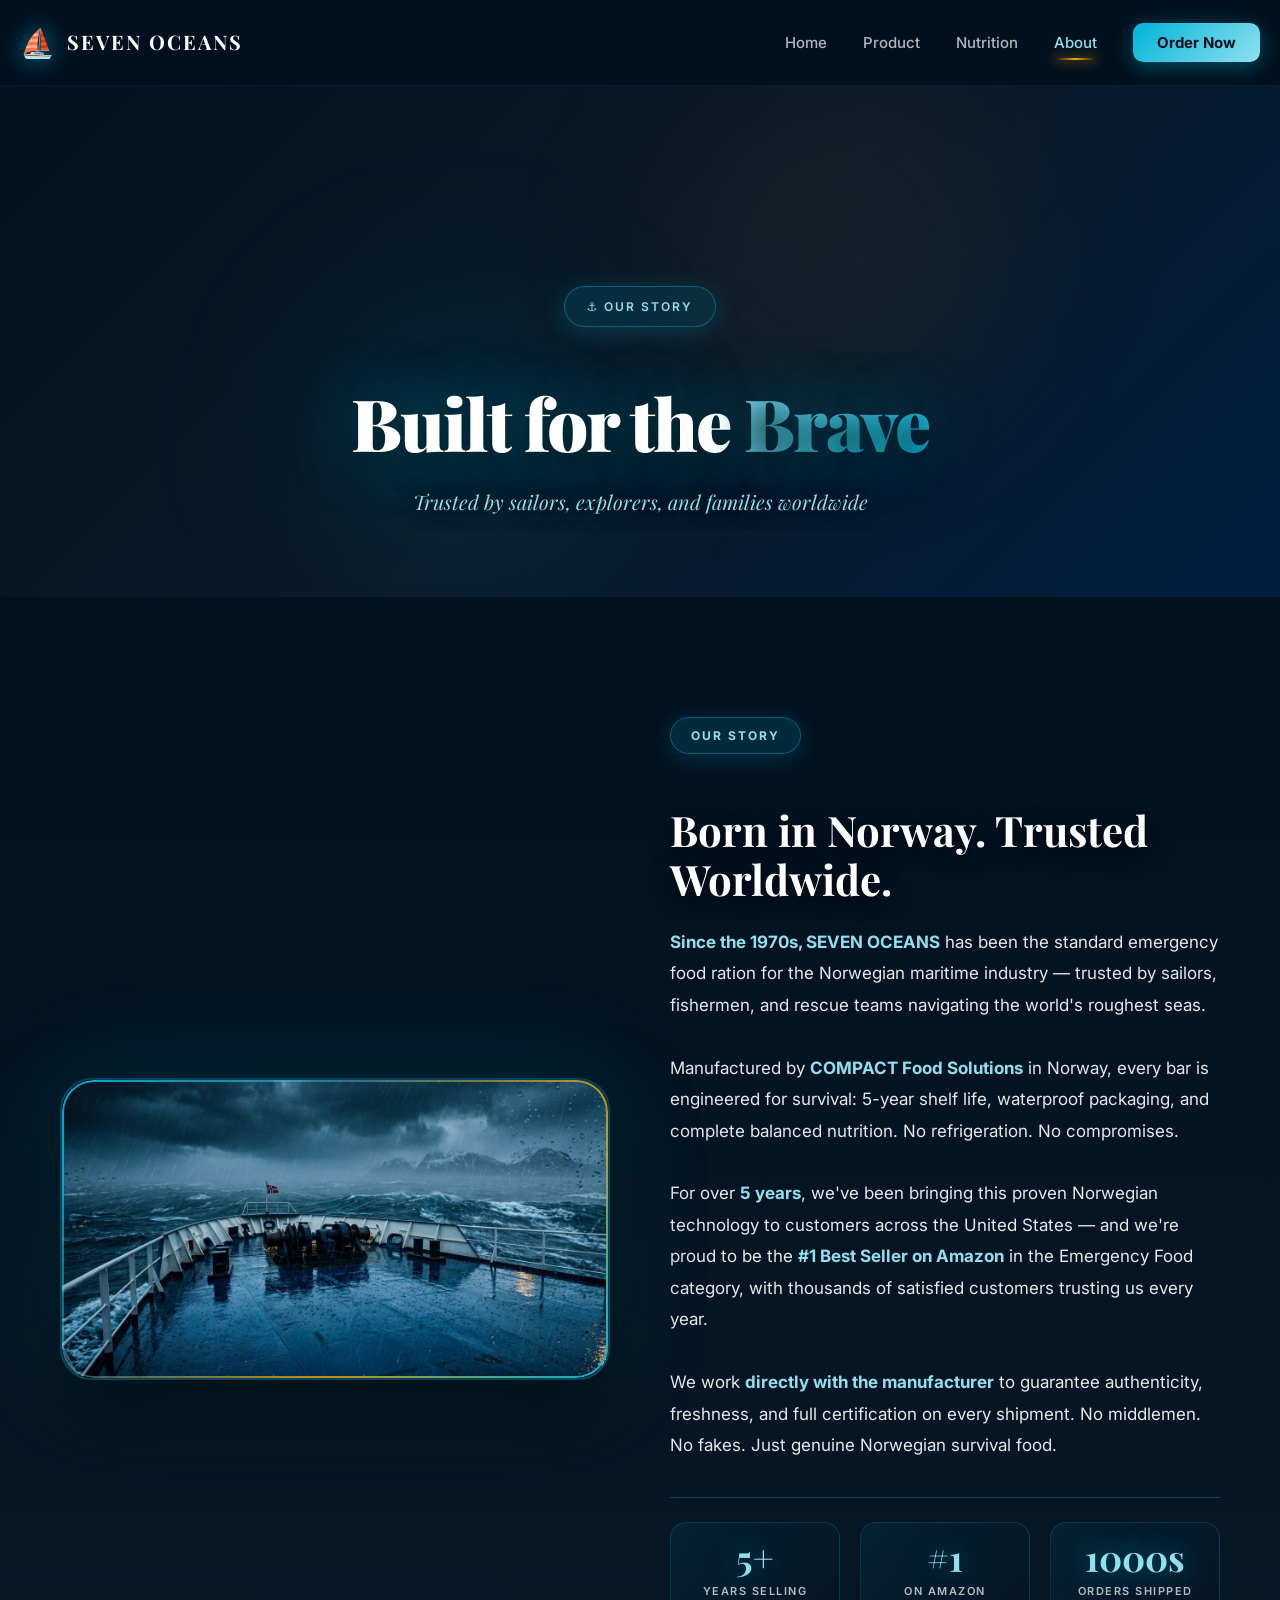
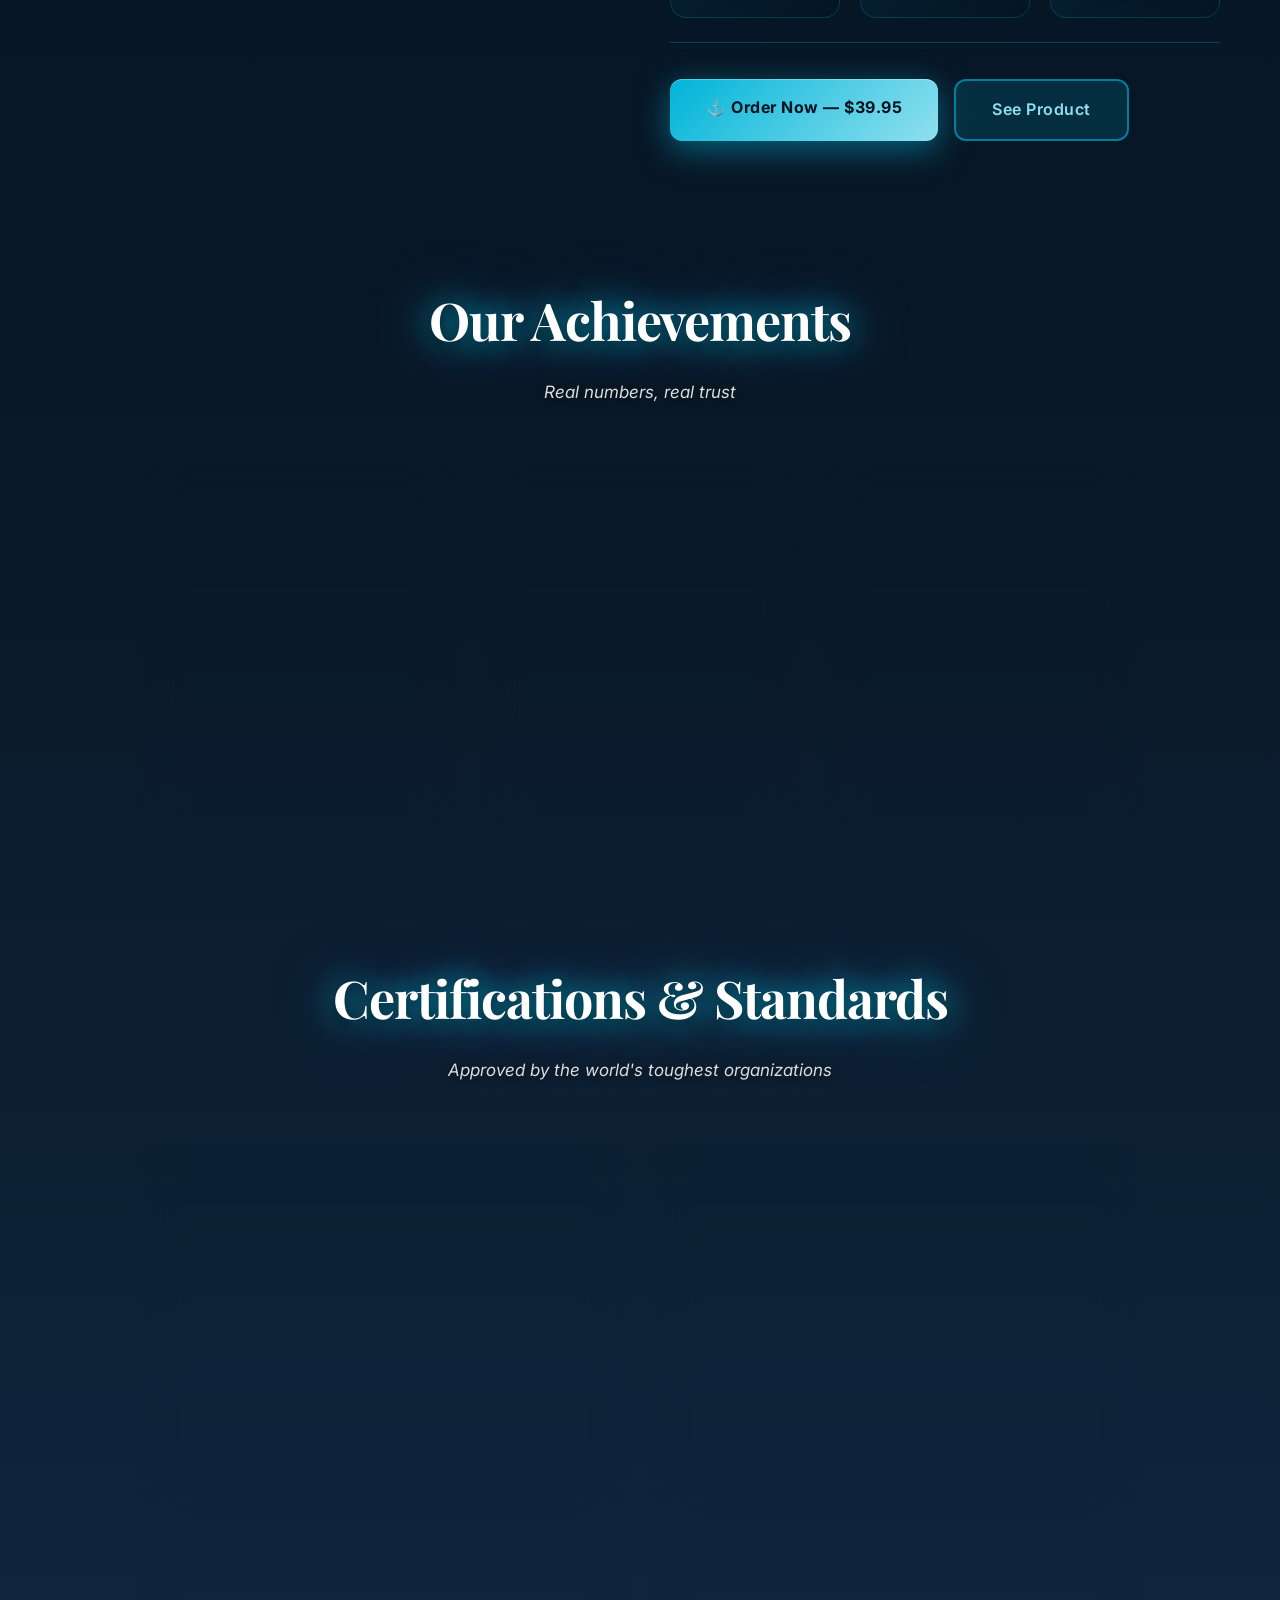
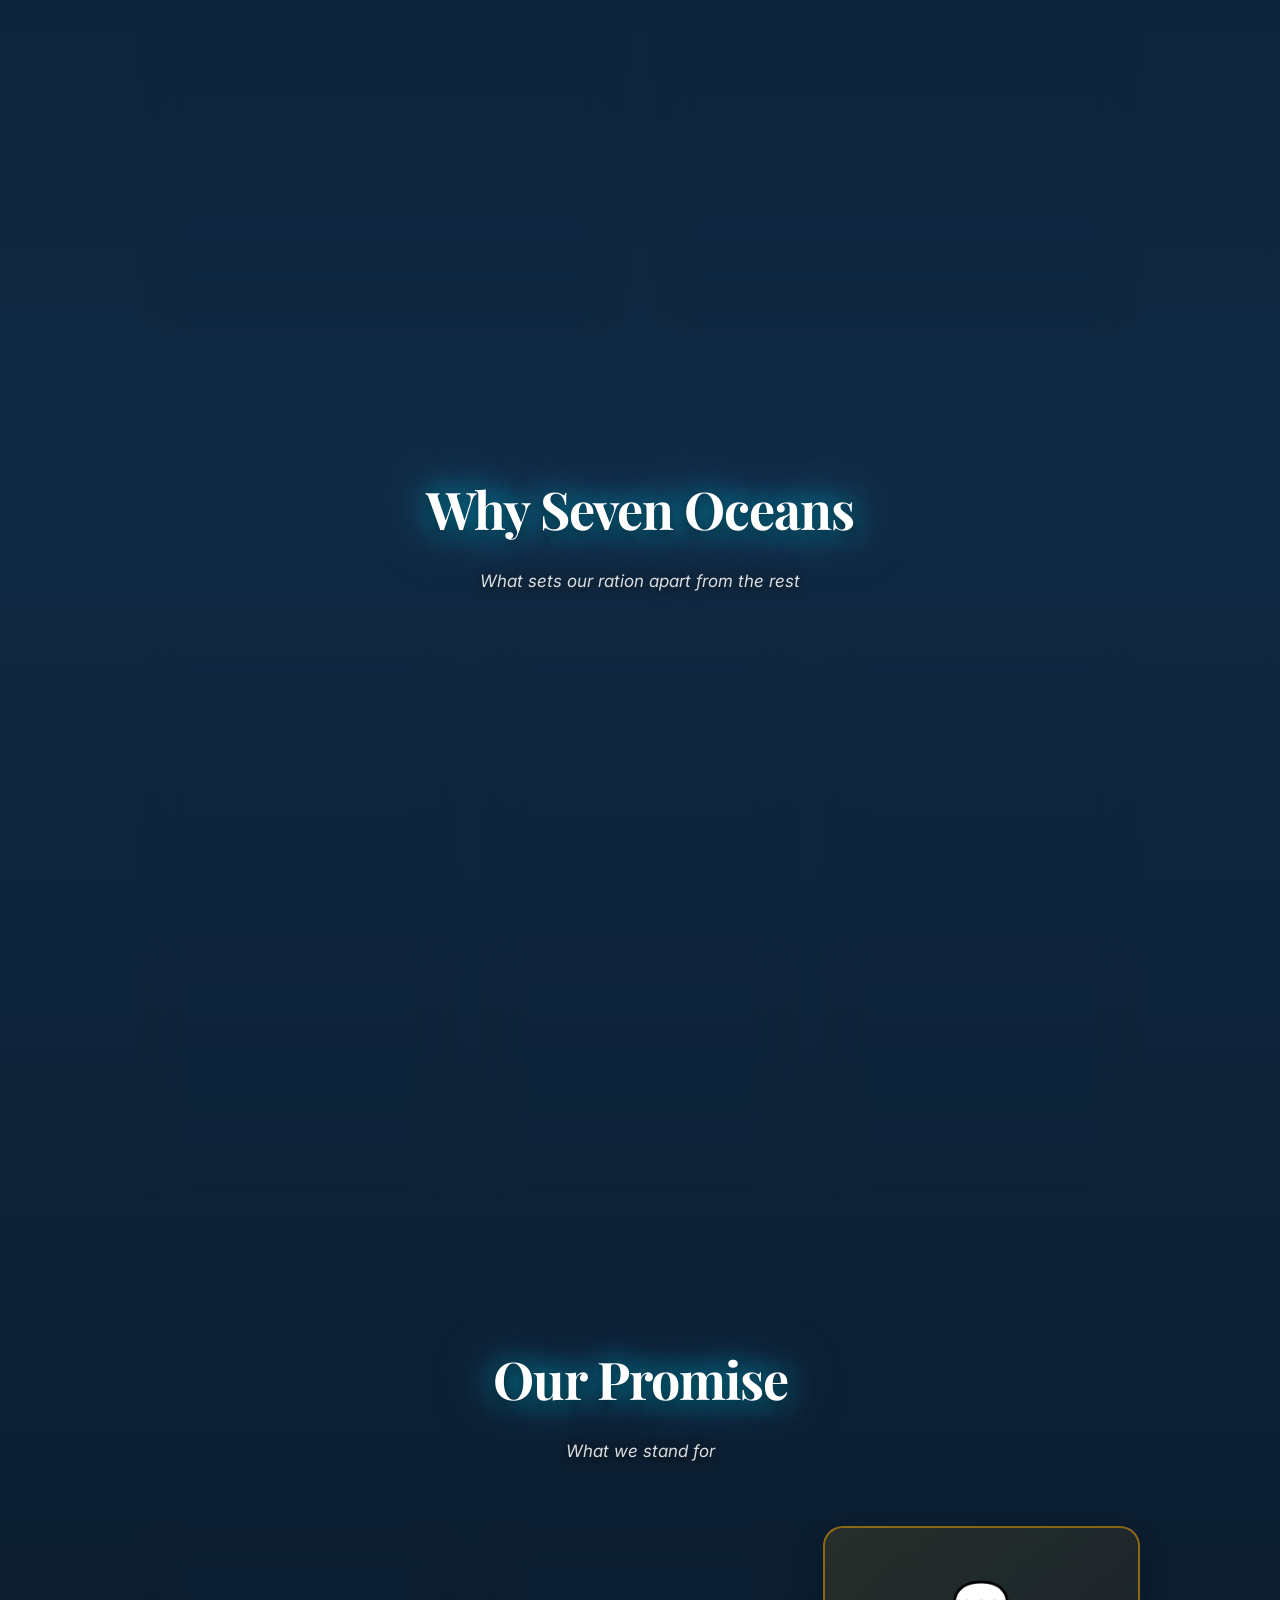
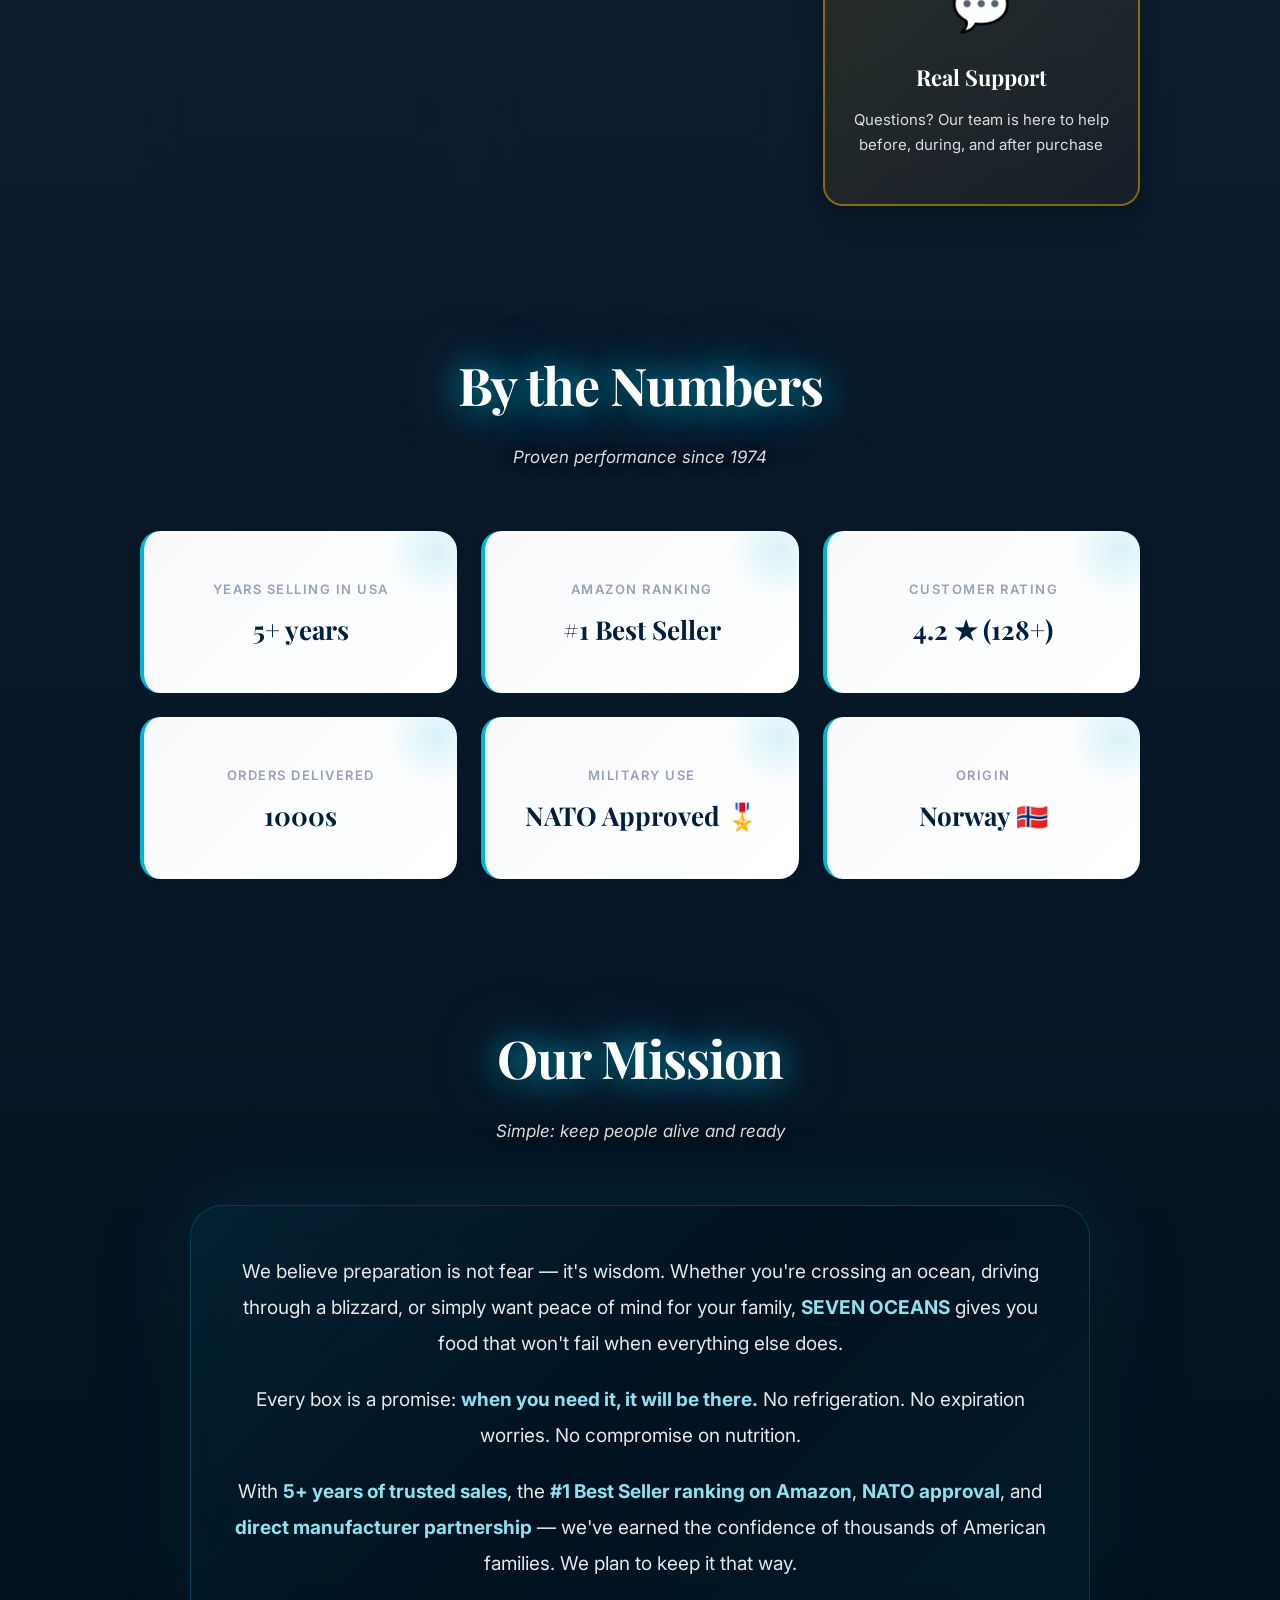
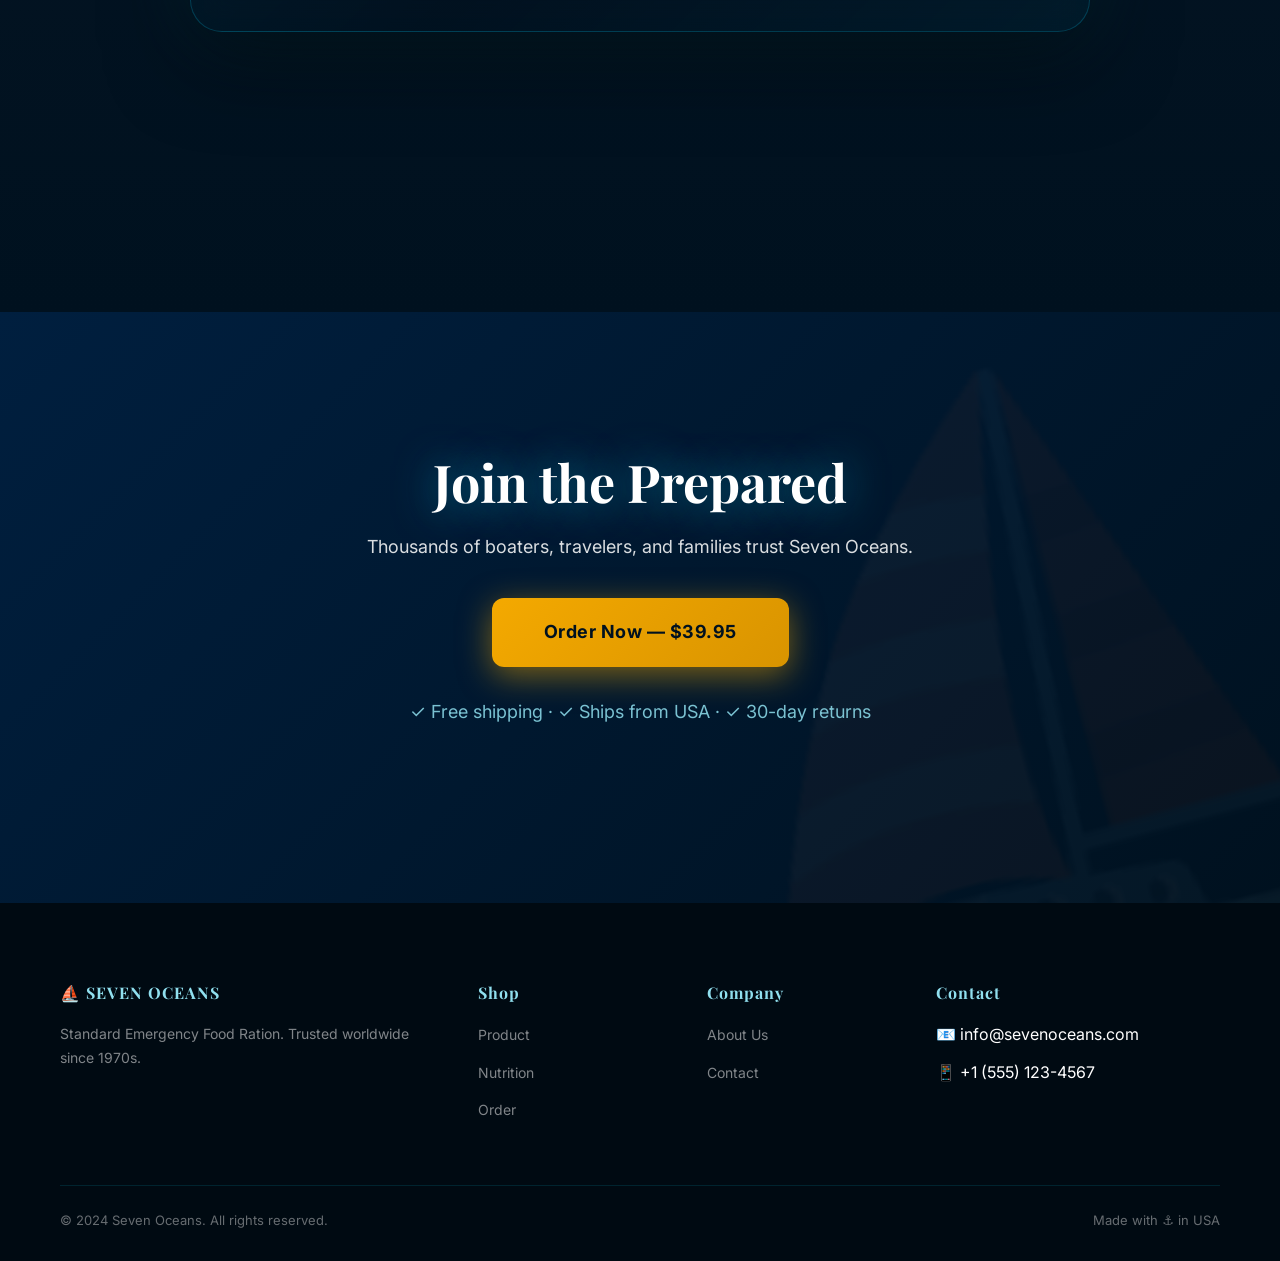
==== about.html @ dc9777b7 "Create about.html" ====
<!DOCTYPE html>
<html lang="en">
<head>
  <meta charset="UTF-8">
  <meta name="viewport" content="width=device-width, initial-scale=1.0">
  <title>About — Seven Oceans Emergency Food Ration</title>
  <link rel="preconnect" href="https://fonts.googleapis.com">
  <link rel="preconnect" href="https://fonts.gstatic.com" crossorigin>
  <link href="https://fonts.googleapis.com/css2?family=Playfair+Display:wght@600;700;900&family=Inter:wght@300;400;500;600;700&display=swap" rel="stylesheet">
  <link rel="stylesheet" href="style.css">
  <link rel="stylesheet" href="pages.css">
</head>
<body>

  <nav class="navbar">
    <div class="nav-container">
      <a href="index.html" class="logo">
        <span class="logo-ship">⛵</span>
        <span class="logo-text">SEVEN OCEANS</span>
      </a>
      <button class="menu-toggle" id="menuToggle">☰</button>
      <ul class="nav-menu" id="navMenu">
        <li><a href="index.html">Home</a></li>
        <li><a href="product.html">Product</a></li>
        <li><a href="nutrition.html">Nutrition</a></li>
        <li><a href="about.html" class="active">About</a></li>
        <li><a href="contact.html" class="btn-nav">Order Now</a></li>
      </ul>
    </div>
  </nav>

  <section class="page-hero">
    <div class="page-hero-content">
      <div class="hero-badge">⚓ Our Story</div>
      <h1 class="page-title">Built for the <span>Brave</span></h1>
      <p class="page-subtitle">Trusted by sailors, explorers, and families worldwide</p>
    </div>
  </section>

  <section class="page-content">
    <div class="container">

      <div class="about-grid">
        <div class="about-image">
          <img src="images/hero-ship.jpg" alt="Seven Oceans Story">
        </div>

        <div class="about-info">
          <div class="hero-badge">Our Story</div>
          <h2>Born in Norway. Trusted Worldwide.</h2>

          <p class="about-desc">
            <strong>Since the 1970s, SEVEN OCEANS</strong> has been the standard emergency food ration for the Norwegian maritime industry — trusted by sailors, fishermen, and rescue teams navigating the world's roughest seas.<br><br>
            Manufactured by <strong>COMPACT Food Solutions</strong> in Norway, every bar is engineered for survival: 5-year shelf life, waterproof packaging, and complete balanced nutrition. No refrigeration. No compromises.<br><br>
            For over <strong>5 years</strong>, we've been bringing this proven Norwegian technology to customers across the United States — and we're proud to be the <strong>#1 Best Seller on Amazon</strong> in the Emergency Food category, with thousands of satisfied customers trusting us every year.<br><br>
            We work <strong>directly with the manufacturer</strong> to guarantee authenticity, freshness, and full certification on every shipment. No middlemen. No fakes. Just genuine Norwegian survival food.
          </p>

          <div class="about-highlights">
            <div class="highlight-item">
              <div class="highlight-value">5+</div>
              <div class="highlight-label">Years Selling</div>
            </div>
            <div class="highlight-item">
              <div class="highlight-value">#1</div>
              <div class="highlight-label">On Amazon</div>
            </div>
            <div class="highlight-item">
              <div class="highlight-value">1000s</div>
              <div class="highlight-label">Orders Shipped</div>
            </div>
          </div>

          <div class="product-actions">
            <a href="contact.html" class="btn btn-primary">⚓ Order Now — $39.95</a>
            <a href="product.html" class="btn btn-secondary">See Product</a>
          </div>
        </div>
      </div>

      <div class="specs-section">
        <h2 class="section-title">Our Achievements</h2>
        <p class="section-subtitle">Real numbers, real trust</p>

        <div class="achievements-grid">
          <div class="achievement-card gold">
            <div class="achievement-icon">🥇</div>
            <div class="achievement-value">#1</div>
            <h3>Best Seller on Amazon</h3>
            <p>Top-ranked Emergency Food Ration in the United States</p>
          </div>
          <div class="achievement-card blue">
            <div class="achievement-icon">⭐</div>
            <div class="achievement-value">4.2★</div>
            <h3>128+ Reviews</h3>
            <p>Consistently rated 4+ stars by verified customers</p>
          </div>
          <div class="achievement-card cyan">
            <div class="achievement-icon">📦</div>
            <div class="achievement-value">1000s</div>
            <h3>Orders Shipped</h3>
            <p>Sold across all 50 US states and beyond</p>
          </div>
        </div>
      </div>

      <div class="specs-section">
        <h2 class="section-title">Certifications & Standards</h2>
        <p class="section-subtitle">Approved by the world's toughest organizations</p>

        <div class="cert-grid">
          <div class="cert-card nato">
            <div class="cert-icon">🎖️</div>
            <h3>NATO Approved</h3>
            <p><strong>On active duty with NATO forces.</strong> This ration is officially approved and used by NATO military forces for field operations and emergency deployments.</p>
            <div class="cert-badge">NATO STANAG</div>
          </div>
          <div class="cert-card solas">
            <div class="cert-icon">🚢</div>
            <h3>SOLAS Certified</h3>
            <p>Meets <strong>International Maritime Organization</strong> safety standards for lifeboat and life raft rations.</p>
            <div class="cert-badge">IMO SOLAS</div>
          </div>
          <div class="cert-card halal">
            <div class="cert-icon">✅</div>
            <h3>Halal & Vegetarian</h3>
            <p>Officially certified <strong>Halal</strong> and <strong>Vegetarian</strong> — no meat, no animal fat, suitable for all diets.</p>
            <div class="cert-badge">HALAL</div>
          </div>
          <div class="cert-card direct">
            <div class="cert-icon">🤝</div>
            <h3>Direct from Manufacturer</h3>
            <p>We work <strong>directly with COMPACT Food Solutions</strong> in Norway. Guaranteed authenticity — no middlemen, no fakes.</p>
            <div class="cert-badge">AUTHORIZED</div>
          </div>
        </div>
      </div>

      <div class="specs-section">
        <h2 class="section-title">Why Seven Oceans</h2>
        <p class="section-subtitle">What sets our ration apart from the rest</p>

        <div class="ingredients-grid">
          <div class="ingredient-card">
            <div class="ingredient-icon">⏱️</div>
            <h3>5-Year Shelf Life</h3>
            <p>Store it for years without refrigeration — it's ready when you need it</p>
          </div>
          <div class="ingredient-card">
            <div class="ingredient-icon">💧</div>
            <h3>Waterproof Packaging</h3>
            <p>Airtight, floating box engineered for the harshest maritime conditions</p>
          </div>
          <div class="ingredient-card">
            <div class="ingredient-icon">🔥</div>
            <h3>2,430 kcal per Box</h3>
            <p>9 bars of complete balanced nutrition — enough for 1 full day of survival</p>
          </div>
          <div class="ingredient-card">
            <div class="ingredient-icon">✅</div>
            <h3>Halal & Vegetarian</h3>
            <p>No meat, no animal fat — suitable for all diets and religions</p>
          </div>
          <div class="ingredient-card">
            <div class="ingredient-icon">🏆</div>
            <h3>SOLAS Approved</h3>
            <p>Meets international maritime safety standards for lifeboat rations</p>
          </div>
          <div class="ingredient-card">
            <div class="ingredient-icon">🚚</div>
            <h3>Ships from USA</h3>
            <p>Fast delivery across the United States — usually within 3-5 business days</p>
          </div>
        </div>
      </div>

      <div class="specs-section">
        <h2 class="section-title">Our Promise</h2>
        <p class="section-subtitle">What we stand for</p>

        <div class="info-grid">
          <div class="info-card good">
            <div class="info-icon">🛡️</div>
            <h3>Quality First</h3>
            <p>Every bar is tested and certified before it leaves Norway</p>
          </div>
          <div class="info-card storage">
            <div class="info-icon">🤝</div>
            <h3>Trusted Worldwide</h3>
            <p>Used by NATO forces, maritime professionals, and rescue teams</p>
          </div>
          <div class="info-card warning">
            <div class="info-icon">💬</div>
            <h3>Real Support</h3>
            <p>Questions? Our team is here to help before, during, and after purchase</p>
          </div>
        </div>
      </div>

      <div class="specs-section">
        <h2 class="section-title">By the Numbers</h2>
        <p class="section-subtitle">Proven performance since 1974</p>

        <div class="specs-grid">
          <div class="spec-item">
            <div class="spec-label">Years Selling in USA</div>
            <div class="spec-value">5+ years</div>
          </div>
          <div class="spec-item">
            <div class="spec-label">Amazon Ranking</div>
            <div class="spec-value">#1 Best Seller</div>
          </div>
          <div class="spec-item">
            <div class="spec-label">Customer Rating</div>
            <div class="spec-value">4.2 ★ (128+)</div>
          </div>
          <div class="spec-item">
            <div class="spec-label">Orders Delivered</div>
            <div class="spec-value">1000s</div>
          </div>
          <div class="spec-item">
            <div class="spec-label">Military Use</div>
            <div class="spec-value">NATO Approved 🎖️</div>
          </div>
          <div class="spec-item">
            <div class="spec-label">Origin</div>
            <div class="spec-value">Norway 🇳🇴</div>
          </div>
        </div>
      </div>

      <div class="specs-section">
        <h2 class="section-title">Our Mission</h2>
        <p class="section-subtitle">Simple: keep people alive and ready</p>

        <div class="about-mission">
          <p>
            We believe preparation is not fear — it's wisdom. Whether you're crossing an ocean, driving through a blizzard, or simply want peace of mind for your family, <strong>SEVEN OCEANS</strong> gives you food that won't fail when everything else does.
          </p>
          <p>
            Every box is a promise: <strong>when you need it, it will be there.</strong> No refrigeration. No expiration worries. No compromise on nutrition.
          </p>
          <p>
            With <strong>5+ years of trusted sales</strong>, the <strong>#1 Best Seller ranking on Amazon</strong>, <strong>NATO approval</strong>, and <strong>direct manufacturer partnership</strong> — we've earned the confidence of thousands of American families. We plan to keep it that way.
          </p>
        </div>
      </div>

    </div>
  </section>

  <section class="cta">
    <div class="container">
      <h2>Join the Prepared</h2>
      <p>Thousands of boaters, travelers, and families trust Seven Oceans.</p>
      <div class="cta-buttons">
        <a href="contact.html" class="btn btn-primary btn-large">Order Now — $39.95</a>
      </div>
      <p class="cta-note">✓ Free shipping · ✓ Ships from USA · ✓ 30-day returns</p>
    </div>
  </section>

  <footer class="footer">
    <div class="container">
      <div class="footer-grid">
        <div class="footer-col">
          <h4>⛵ SEVEN OCEANS</h4>
          <p>Standard Emergency Food Ration. Trusted worldwide since 1970s.</p>
        </div>
        <div class="footer-col">
          <h4>Shop</h4>
          <ul>
            <li><a href="product.html">Product</a></li>
            <li><a href="nutrition.html">Nutrition</a></li>
            <li><a href="contact.html">Order</a></li>
          </ul>
        </div>
        <div class="footer-col">
          <h4>Company</h4>
          <ul>
            <li><a href="about.html">About Us</a></li>
            <li><a href="contact.html">Contact</a></li>
          </ul>
        </div>
        <div class="footer-col">
          <h4>Contact</h4>
          <ul>
            <li>📧 info@sevenoceans.com</li>
            <li>📱 +1 (555) 123-4567</li>
          </ul>
        </div>
      </div>
      <div class="footer-bottom">
        <p>© 2024 Seven Oceans. All rights reserved.</p>
        <p>Made with ⚓ in USA</p>
      </div>
    </div>
  </footer>

  <script src="script.js"></script>
</body>
</html>
---- style.css ----
/* ===== RESET ===== */
* { margin: 0; padding: 0; box-sizing: border-box; }

:root {
  --navy: #001f3f;
  --navy-deep: #00111f;
  --blue: #00b4d8;
  --blue-light: #90e0ef;
  --gold: #f4a900;
  --white: #ffffff;
  --gray: #94a3b8;
}

html { scroll-behavior: smooth; }

body {
  font-family: 'Inter', system-ui, sans-serif;
  color: var(--white);
  background: var(--navy-deep);
  line-height: 1.6;
  overflow-x: hidden;
  min-height: 100vh;
}

h1, h2, h3, h4 {
  font-family: 'Playfair Display', serif;
  font-weight: 700;
  line-height: 1.2;
}

.container { max-width: 1200px; margin: 0 auto; padding: 0 20px; }

/* ===== NAVBAR ===== */
.navbar {
  position: sticky; top: 0; z-index: 1000;
  background: rgba(0,17,31,0.75);
  backdrop-filter: blur(24px);
  -webkit-backdrop-filter: blur(24px);
  border-bottom: 1px solid rgba(0,180,216,0.1);
}
.nav-container {
  max-width: 1300px; margin: 0 auto; padding: 20px;
  display: flex; justify-content: space-between; align-items: center;
}
.logo {
  display: flex; align-items: center; gap: 10px;
  text-decoration: none; color: var(--white);
  font-family: 'Playfair Display', serif;
  font-weight: 700; font-size: 20px; letter-spacing: 2px;
}
.logo-ship { font-size: 28px; filter: drop-shadow(0 0 12px rgba(0,180,216,0.8)); }
.nav-menu { display: flex; list-style: none; gap: 36px; align-items: center; }
.nav-menu a {
  text-decoration: none; color: rgba(255,255,255,0.7);
  font-weight: 500; font-size: 15px;
  transition: all 0.3s; position: relative;
}
.nav-menu a:hover, .nav-menu a.active { color: var(--blue-light); }
.nav-menu a.active::after {
  content: ''; position: absolute;
  bottom: -8px; left: 0; right: 0; height: 2px;
  background: linear-gradient(90deg, transparent, var(--gold), transparent);
  box-shadow: 0 0 12px var(--gold);
}
.btn-nav {
  background: linear-gradient(135deg, var(--blue), var(--blue-light)) !important;
  color: var(--navy-deep) !important;
  padding: 10px 24px; border-radius: 10px;
  font-weight: 700 !important;
  transition: all 0.3s;
  box-shadow: 0 4px 20px rgba(0,180,216,0.4);
}
.btn-nav:hover { transform: translateY(-2px); box-shadow: 0 8px 30px rgba(0,180,216,0.7); }
.btn-nav.active::after { display: none; }
.menu-toggle {
  display: none; background: none; border: none;
  font-size: 24px; color: var(--white); cursor: pointer;
}

/* ===== HERO ===== */
.hero {
  position: relative; min-height: 100vh;
  display: grid; grid-template-columns: 1fr 1fr;
  align-items: center; gap: 60px;
  max-width: 1400px; margin: 0 auto;
  padding: 140px 40px 60px;
  overflow: hidden; z-index: 2;
}
.hero::before {
  content: '';
  position: absolute; top: 0; left: 50%;
  transform: translateX(-50%);
  width: 100vw; height: 100%;
  z-index: -2;
  background-image: url('images/hero-ship.jpg');
  background-size: cover; background-position: center;
  animation: shipSway 12s ease-in-out infinite;
}
.hero::after {
  content: '';
  position: absolute; top: 0; left: 50%;
  transform: translateX(-50%);
  width: 100vw; height: 100%;
  z-index: -1;
  background: linear-gradient(90deg,
    rgba(0,11,20,0.92) 0%,
    rgba(0,17,31,0.75) 35%,
    rgba(0,17,31,0.4) 60%,
    rgba(0,17,31,0.15) 100%
  );
}
@keyframes shipSway {
  0%, 100% { transform: translateX(-50%) translateY(0) scale(1.05); }
  25% { transform: translateX(-50%) translateY(-6px) scale(1.05); }
  50% { transform: translateX(-50%) translateY(3px) scale(1.05); }
  75% { transform: translateX(-50%) translateY(-3px) scale(1.05); }
}
.hero-content { position: relative; z-index: 3; animation: fadeInUp 1.2s ease; }

@keyframes fadeInUp {
  from { opacity: 0; transform: translateY(40px); }
  to { opacity: 1; transform: translateY(0); }
}

.hero-badge {
  display: inline-block; padding: 10px 22px;
  background: rgba(0,180,216,0.12);
  color: var(--blue-light);
  border: 1px solid rgba(0,180,216,0.4);
  border-radius: 40px; font-size: 12px;
  font-weight: 600; letter-spacing: 2px;
  margin-bottom: 32px; text-transform: uppercase;
  backdrop-filter: blur(12px);
  box-shadow: 0 4px 24px rgba(0,180,216,0.2);
  animation: badgeGlow 3s ease-in-out infinite;
}

@keyframes badgeGlow {
  0%, 100% { box-shadow: 0 4px 24px rgba(0,180,216,0.2); }
  50% { box-shadow: 0 4px 32px rgba(0,180,216,0.5); }
}

.hero-title {
  font-family: 'Playfair Display', serif;
  font-size: 92px; font-weight: 900;
  line-height: 0.95; letter-spacing: -2px;
  margin-bottom: 24px;
  display: flex; flex-direction: column;
  position: relative; padding-left: 4px;
}
.title-line1 {
  color: var(--blue-light);
  text-shadow: 0 0 60px rgba(0,180,216,0.7), 0 6px 30px rgba(0,0,0,0.9);
}
.title-line2 {
  background: linear-gradient(135deg, var(--white) 0%, var(--blue-light) 100%);
  -webkit-background-clip: text;
  -webkit-text-fill-color: transparent;
  background-clip: text;
  filter: drop-shadow(0 8px 30px rgba(0,180,216,0.6));
}

.hero-divider {
  width: 100px; height: 3px;
  background: linear-gradient(90deg, var(--gold), transparent);
  margin-bottom: 24px;
  box-shadow: 0 0 15px var(--gold);
  animation: dividerPulse 4s ease-in-out infinite;
}

@keyframes dividerPulse {
  0%, 100% { width: 100px; opacity: 1; }
  50% { width: 140px; opacity: 0.8; }
}

.hero-subtitle {
  font-size: 22px; color: var(--blue-light);
  font-weight: 400; margin-bottom: 28px;
  font-family: 'Playfair Display', serif;
  font-style: italic; letter-spacing: 0.5px;
  text-shadow: 0 3px 20px rgba(0,0,0,0.9);
}
.hero-desc {
  font-size: 16px; color: rgba(255,255,255,0.85);
  margin-bottom: 32px; max-width: 520px;
  line-height: 1.75;
  text-shadow: 0 2px 15px rgba(0,0,0,0.9);
}
.hero-desc strong { color: var(--blue-light); font-weight: 600; }
.hero-desc em { color: var(--gold); font-style: italic; }

.hero-stats {
  display: flex; gap: 36px;
  margin-bottom: 32px; padding: 20px 0;
  border-top: 1px solid rgba(0,180,216,0.3);
  border-bottom: 1px solid rgba(0,180,216,0.3);
}
.stat { display: flex; flex-direction: column; }
.stat-value {
  font-family: 'Playfair Display', serif;
  font-size: 30px; font-weight: 700;
  color: var(--white); line-height: 1;
  text-shadow: 0 3px 20px rgba(0,0,0,0.9);
  transition: all 0.3s;
}
.stat:hover .stat-value { color: var(--blue-light); transform: scale(1.05); }
.stat-value span {
  font-size: 15px; color: var(--blue-light);
  margin-left: 4px;
  font-family: 'Inter', sans-serif;
}
.stat-label {
  font-size: 11px; color: rgba(255,255,255,0.65);
  text-transform: uppercase; letter-spacing: 2px;
  margin-top: 8px; font-weight: 600;
}
.hero-rating { display: flex; align-items: center; gap: 12px; margin-bottom: 20px; }
.stars { font-size: 18px; filter: drop-shadow(0 0 10px rgba(244,169,0,0.9)); }
.rating-text {
  font-size: 14px; color: rgba(255,255,255,0.75);
  font-weight: 500;
  text-shadow: 0 2px 10px rgba(0,0,0,0.9);
}
.hero-price { display: flex; align-items: baseline; gap: 14px; margin-bottom: 32px; }
.price {
  font-family: 'Playfair Display', serif;
  font-size: 52px; font-weight: 700;
  color: var(--white);
  text-shadow: 0 0 40px rgba(0,180,216,0.8), 0 6px 30px rgba(0,0,0,0.9);
}
.price-detail {
  font-size: 14px; color: rgba(255,255,255,0.7);
  text-shadow: 0 2px 10px rgba(0,0,0,0.9);
}
.hero-buttons { display: flex; gap: 16px; flex-wrap: wrap; }

/* ===== PRODUCT CARD ===== */
.hero-product {
  position: relative; z-index: 3;
  display: flex; justify-content: center; align-items: center;
  animation: fadeInRight 1.4s ease;
}

@keyframes fadeInRight {
  from { opacity: 0; transform: translateX(60px); }
  to { opacity: 1; transform: translateX(0); }
}

.product-card {
  position: relative; width: 100%; max-width: 620px;
  padding: 32px 28px; border-radius: 32px;
  background: linear-gradient(135deg, rgba(0,180,216,0.08) 0%, rgba(0,17,31,0.5) 50%, rgba(0,180,216,0.05) 100%);
  backdrop-filter: blur(20px);
  -webkit-backdrop-filter: blur(20px);
  border: 1px solid rgba(0,180,216,0.35);
  box-shadow: 0 30px 80px rgba(0,0,0,0.7), 0 0 100px rgba(0,180,216,0.25), inset 0 1px 0 rgba(255,255,255,0.15);
  animation: productFloat 6s ease-in-out infinite;
  overflow: visible;
  transition: all 0.4s ease;
}
.product-card:hover {
  border-color: rgba(0,180,216,0.7);
  box-shadow: 0 40px 100px rgba(0,0,0,0.8), 0 0 150px rgba(0,180,216,0.5), inset 0 1px 0 rgba(255,255,255,0.25);
  transform: translateY(-6px);
}
.product-card::before {
  content: ''; position: absolute;
  inset: -2px; border-radius: 34px; padding: 2px;
  background: linear-gradient(135deg, rgba(0,180,216,0.9), rgba(144,224,239,0.3), rgba(244,169,0,0.7), rgba(0,180,216,0.9));
  -webkit-mask: linear-gradient(#fff 0 0) content-box, linear-gradient(#fff 0 0);
  -webkit-mask-composite: xor;
  mask-composite: exclude;
  animation: borderRotate 4s linear infinite;
  pointer-events: none; z-index: 0;
}

@keyframes borderRotate {
  0% { background-position: 0% 0%; }
  100% { background-position: 200% 200%; }
}

.product-card::after {
  content: ''; position: absolute;
  inset: 0; border-radius: 32px;
  pointer-events: none;
  background-image: 
    radial-gradient(circle 8px at 0% 0%, rgba(0,180,216,1), transparent 60%),
    radial-gradient(circle 8px at 100% 0%, rgba(0,180,216,1), transparent 60%),
    radial-gradient(circle 8px at 0% 100%, rgba(0,180,216,1), transparent 60%),
    radial-gradient(circle 8px at 100% 100%, rgba(0,180,216,1), transparent 60%);
  z-index: 1;
  animation: cornerPulse 3s ease-in-out infinite;
}

@keyframes cornerPulse {
  0%, 100% { opacity: 0.7; }
  50% { opacity: 1; }
}

@keyframes productFloat {
  0%, 100% { transform: translateY(0); }
  50% { transform: translateY(-14px); }
}

.product-card img {
  position: relative; z-index: 2;
  width: 100%; max-width: 100%; height: auto;
  margin: 0 auto; display: block;
  background: transparent; border-radius: 20px;
  filter: drop-shadow(0 20px 40px rgba(0,0,0,0.7)) drop-shadow(0 0 40px rgba(0,180,216,0.2));
  transition: transform 0.5s ease;
}
.product-card:hover img { transform: scale(1.03); }

/* ===== BUTTONS ===== */
.btn {
  display: inline-block; padding: 16px 36px;
  border-radius: 12px; font-weight: 600;
  text-decoration: none; transition: all 0.3s ease;
  font-size: 16px; cursor: pointer;
  border: none; font-family: 'Inter', sans-serif;
  letter-spacing: 0.5px;
  position: relative;
  overflow: hidden;
}
.btn-primary {
  background: linear-gradient(135deg, var(--blue), var(--blue-light));
  color: var(--navy-deep); font-weight: 700;
  box-shadow: 0 8px 32px rgba(0,180,216,0.5), inset 0 1px 0 rgba(255,255,255,0.3);
}
.btn-primary:hover {
  transform: translateY(-3px);
  box-shadow: 0 16px 48px rgba(0,180,216,0.8);
}
.btn-secondary {
  background: rgba(255,255,255,0.08); color: var(--white);
  border: 2px solid rgba(255,255,255,0.4);
  backdrop-filter: blur(12px);
}
.btn-secondary:hover {
  background: rgba(255,255,255,0.2);
  border-color: var(--blue-light);
  transform: translateY(-3px);
  box-shadow: 0 12px 32px rgba(0,180,216,0.4);
}
.btn-large { padding: 20px 52px; font-size: 18px; }

/* ============================================ */
/* ===== SECTION TITLES — СВІТЛІ + GLOW ===== */
/* ============================================ */

.section-title {
  font-family: 'Playfair Display', serif;
  font-size: 52px;
  text-align: center;
  margin-bottom: 20px;
  font-weight: 700;
  letter-spacing: -1px;
  color: #ffffff;
  text-shadow: 
    0 0 20px rgba(255, 255, 255, 0.9),
    0 0 40px rgba(144, 224, 239, 0.8),
    0 0 80px rgba(0, 180, 216, 0.6),
    0 4px 12px rgba(0, 0, 0, 0.9);
  position: relative;
  z-index: 10;
  padding: 8px 24px;
}

.section-subtitle {
  text-align: center;
  font-size: 17px;
  margin-bottom: 60px;
  font-style: italic;
  position: relative;
  z-index: 10;
  color: rgba(255, 255, 255, 0.9);
  text-shadow: 
    0 2px 10px rgba(0, 0, 0, 0.95),
    0 0 20px rgba(0, 0, 0, 0.7);
}

/* Центрування */
.features .container,
.gallery .container,
.specs .container {
  text-align: center;
}

/* ===== FEATURES ===== */
.features {
  position: relative;
  padding: 140px 0 120px;
  background: linear-gradient(180deg, 
    #00111f 0%, 
    #0a1929 30%,
    #1a3a5c 70%,
    #102a44 100%
  );
  z-index: 2;
  margin-top: -1px;
}

.features-grid {
  display: grid;
  grid-template-columns: repeat(auto-fit, minmax(280px, 1fr));
  gap: 30px;
  position: relative;
  z-index: 5;
}
.feature-card {
  padding: 44px 32px; background: var(--white);
  border-radius: 24px; text-align: center;
  transition: all 0.4s ease;
  border: 1px solid rgba(0,61,122,0.08);
  box-shadow: 0 4px 20px rgba(0,61,122,0.06);
  position: relative;
  overflow: hidden;
}
.feature-card::before {
  content: '';
  position: absolute;
  top: 0; left: 0; right: 0;
  height: 3px;
  background: linear-gradient(90deg, var(--blue), var(--blue-light));
  transform: scaleX(0);
  transition: transform 0.4s ease;
}
.feature-card:hover::before { transform: scaleX(1); }
.feature-card:hover {
  transform: translateY(-10px);
  box-shadow: 0 30px 60px rgba(0,61,122,0.15);
  border-color: rgba(0,180,216,0.3);
}
.feature-icon {
  font-size: 56px; margin-bottom: 24px;
  display: inline-block;
  filter: drop-shadow(0 8px 16px rgba(0,180,216,0.3));
  transition: transform 0.4s ease;
}
.feature-card:hover .feature-icon { transform: scale(1.15) rotate(5deg); }
.feature-card h3 {
  font-family: 'Playfair Display', serif;
  font-size: 24px; color: var(--navy);
  margin-bottom: 14px; font-weight: 700;
}
.feature-card p { color: var(--gray); font-size: 15px; line-height: 1.7; }

/* ===== GALLERY ===== */
.gallery {
  padding: 140px 0 120px;
  background: linear-gradient(180deg,
    #102a44 0%,
    #0a1929 20%,
    #001f3f 50%,
    #0a1929 80%,
    #00111f 100%
  );
  position: relative;
  overflow: hidden;
  margin-top: -1px;
}

.gallery .container { position: relative; z-index: 5; }

.gallery-grid {
  display: grid; grid-template-columns: repeat(4, 1fr);
  grid-auto-rows: 220px; gap: 16px;
  position: relative;
  z-index: 5;
}
.gallery-item {
  overflow: hidden; border-radius: 16px;
  cursor: pointer;
  transition: transform 0.4s ease, box-shadow 0.4s ease;
  background: rgba(255,255,255,0.05);
  border: 1px solid rgba(0,180,216,0.2);
  position: relative;
}
.gallery-item::after {
  content: '';
  position: absolute;
  inset: 0;
  background: linear-gradient(135deg, transparent 0%, rgba(0,180,216,0.2) 100%);
  opacity: 0;
  transition: opacity 0.4s ease;
  pointer-events: none;
}
.gallery-item:hover::after { opacity: 1; }
.gallery-item.large { grid-column: span 2; grid-row: span 2; }
.gallery-item img {
  width: 100%; height: 100%;
  object-fit: cover; transition: transform 0.6s ease;
}
.gallery-item:hover {
  transform: translateY(-4px);
  box-shadow: 0 20px 40px rgba(0,180,216,0.3);
  border-color: rgba(0,180,216,0.5);
}
.gallery-item:hover img { transform: scale(1.08); }

/* ===== SPECS ===== */
.specs {
  position: relative;
  padding: 140px 0 120px;
  background: linear-gradient(180deg,
    #00111f 0%,
    #0a1929 30%,
    #102a44 70%,
    #001f3f 100%
  );
  margin-top: -1px;
}

.specs-grid {
  display: grid;
  grid-template-columns: repeat(3, 1fr);
  gap: 24px;
  max-width: 1000px;
  margin: 0 auto;
  position: relative;
  z-index: 5;
}
.spec-item {
  padding: 48px 32px;
  background: linear-gradient(135deg, #f8fafc, #ffffff);
  border-radius: 20px;
  border-left: 4px solid var(--blue);
  transition: all 0.3s ease;
  box-shadow: 0 4px 12px rgba(0,61,122,0.05);
  position: relative;
  overflow: hidden;
  text-align: center;
}
.spec-item::before {
  content: '';
  position: absolute;
  top: 0; right: 0;
  width: 100px; height: 100px;
  background: radial-gradient(circle, rgba(0,180,216,0.15), transparent 70%);
  border-radius: 50%;
  transform: translate(30%, -30%);
  transition: all 0.4s ease;
}
.spec-item:hover::before {
  width: 180px; height: 180px;
}
.spec-item:hover {
  transform: translateY(-6px);
  box-shadow: 0 20px 40px rgba(0,180,216,0.2);
  border-left-color: var(--gold);
}
.spec-label {
  font-size: 13px;
  color: var(--gray);
  text-transform: uppercase;
  letter-spacing: 1.5px;
  font-weight: 600;
  margin-bottom: 14px;
}
.spec-value {
  font-size: 26px;
  font-weight: 700;
  color: var(--navy);
  font-family: 'Playfair Display', serif;
  line-height: 1.2;
}

/* ===== CTA ===== */
.cta {
  padding: 140px 0;
  background: linear-gradient(135deg, var(--navy) 0%, var(--navy-deep) 100%);
  color: var(--white); text-align: center;
  position: relative; overflow: hidden;
  margin-top: -1px;
}

.cta::before {
  content: '⛵'; position: absolute;
  font-size: 600px; opacity: 0.04;
  right: -100px; top: -100px;
  transform: rotate(-15deg);
  animation: shipRotate 20s ease-in-out infinite;
}

@keyframes shipRotate {
  0%, 100% { transform: rotate(-15deg) translateY(0); }
  50% { transform: rotate(-12deg) translateY(-20px); }
}

.cta .container { position: relative; z-index: 2; }
.cta h2 {
  font-family: 'Playfair Display', serif;
  font-size: 52px; margin-bottom: 20px;
  color: var(--white);
  text-shadow: 0 0 40px rgba(0, 180, 216, 0.6);
}
.cta p { font-size: 18px; opacity: 0.85; margin-bottom: 36px; }
.cta-buttons { margin-bottom: 24px; }
.cta .btn-primary {
  background: linear-gradient(135deg, var(--gold), #d99400);
  color: var(--navy-deep);
  box-shadow: 0 8px 32px rgba(244,169,0,0.5);
}
.cta .btn-primary:hover { box-shadow: 0 16px 48px rgba(244,169,0,0.7); }
.cta-note { font-size: 14px; opacity: 0.7; margin-top: 20px; color: var(--blue-light); }

/* ===== FOOTER ===== */
.footer { background: #000a12; color: var(--white); padding: 80px 0 30px; position: relative; z-index: 2; }
.footer-grid {
  display: grid; grid-template-columns: 2fr 1fr 1fr 1.5fr;
  gap: 40px; margin-bottom: 50px;
}
.footer-col h4 {
  color: var(--blue-light); margin-bottom: 20px;
  font-size: 16px; letter-spacing: 1px;
  font-family: 'Playfair Display', serif;
}
.footer-col p { color: rgba(255,255,255,0.5); font-size: 14px; line-height: 1.7; }
.footer-col ul { list-style: none; }
.footer-col ul li { margin-bottom: 12px; }
.footer-col a {
  color: rgba(255,255,255,0.5);
  text-decoration: none; font-size: 14px;
  transition: color 0.2s;
}
.footer-col a:hover { color: var(--blue-light); }
.footer-bottom {
  border-top: 1px solid rgba(0,180,216,0.15);
  padding-top: 24px;
  display: flex; justify-content: space-between;
  flex-wrap: wrap; gap: 12px;
  font-size: 13px; color: rgba(255,255,255,0.4);
}

/* ===== RESPONSIVE ===== */
@media (max-width: 1024px) {
  .hero { grid-template-columns: 1fr; text-align: center; padding: 120px 20px 60px; }
  .hero-content { margin: 0 auto; }
  .hero-desc { margin-left: auto; margin-right: auto; }
  .hero-rating, .hero-price, .hero-buttons, .hero-stats { justify-content: center; }
  .hero-divider { margin-left: auto; margin-right: auto; }
  .hero-title { font-size: 72px; }
  .product-card { max-width: 520px; padding: 24px 20px; }
}

@media (max-width: 968px) {
  .specs-grid { grid-template-columns: repeat(2, 1fr); }
  .section-title { font-size: 40px; }
}

@media (max-width: 768px) {
  .menu-toggle { display: block; }
  .nav-menu {
    position: absolute; top: 100%; left: 0; right: 0;
    background: rgba(0,17,31,0.98);
    flex-direction: column; padding: 24px; gap: 20px;
    display: none;
    border-bottom: 1px solid rgba(0,180,216,0.3);
    backdrop-filter: blur(20px);
  }
  .nav-menu.active { display: flex; }
  .section-title { font-size: 32px; padding: 6px 16px; }
  .hero-title { font-size: 56px; letter-spacing: -2px; }
  .hero-subtitle { font-size: 19px; }
  .price { font-size: 44px; }
  .cta h2 { font-size: 32px; }
  .footer-grid { grid-template-columns: 1fr; text-align: center; }
  .footer-bottom { justify-content: center; text-align: center; }
  .gallery-grid { grid-template-columns: repeat(2, 1fr); }
  .gallery-item.large { grid-column: span 2; grid-row: span 1; }
  .product-card { max-width: 440px; padding: 20px 16px; }
}

@media (max-width: 480px) {
  .hero-title { font-size: 42px; letter-spacing: -1.5px; }
  .product-card { padding: 16px 12px; }
  .hero-stats { flex-wrap: wrap; gap: 20px; }
  .gallery-grid { grid-template-columns: 1fr; grid-auto-rows: 240px; }
  .gallery-item.large { grid-column: span 1; grid-row: span 1; }
  .btn { width: 100%; text-align: center; }
  .specs-grid { grid-template-columns: 1fr; }
}
---- pages.css ----
/* ============================================= */
/* ===== STYLES FOR INNER PAGES ===== */
/* ============================================= */

/* ===== PAGE HERO ===== */
.page-hero {
  position: relative;
  min-height: 50vh;
  display: flex;
  align-items: center;
  justify-content: center;
  text-align: center;
  padding: 200px 20px 80px;
  overflow: hidden;
  background: linear-gradient(135deg, #00111f 0%, #0a1929 50%, #001f3f 100%);
  z-index: 2;
}
.page-hero::before {
  content: '';
  position: absolute;
  top: 30%; left: 20%;
  width: 400px; height: 400px;
  background: radial-gradient(circle, rgba(0, 180, 216, 0.15) 0%, transparent 70%);
  border-radius: 50%;
  filter: blur(80px);
  animation: floatGlow 8s ease-in-out infinite;
}
.page-hero::after {
  content: '';
  position: absolute;
  bottom: 20%; right: 15%;
  width: 500px; height: 500px;
  background: radial-gradient(circle, rgba(244, 169, 0, 0.08) 0%, transparent 70%);
  border-radius: 50%;
  filter: blur(80px);
  animation: floatGlow 10s ease-in-out infinite reverse;
}
@keyframes floatGlow {
  0%, 100% { transform: translate(0, 0) scale(1); }
  50% { transform: translate(30px, -20px) scale(1.1); }
}
.page-hero-content {
  position: relative;
  z-index: 3;
  max-width: 900px;
  margin: 0 auto;
  animation: fadeInUp 1.2s ease;
}
@keyframes fadeInUp {
  from { opacity: 0; transform: translateY(40px); }
  to { opacity: 1; transform: translateY(0); }
}
.page-title {
  font-family: 'Playfair Display', serif;
  font-size: 72px;
  font-weight: 900;
  line-height: 1.1;
  letter-spacing: -2px;
  margin: 24px 0;
  color: var(--white);
  text-shadow: 0 0 60px rgba(0, 180, 216, 0.5), 0 6px 30px rgba(0, 0, 0, 0.9);
}
.page-title span {
  background: linear-gradient(135deg, var(--blue-light), var(--blue));
  -webkit-background-clip: text;
  -webkit-text-fill-color: transparent;
  background-clip: text;
}
.page-subtitle {
  font-size: 20px;
  color: var(--blue-light);
  font-style: italic;
  font-family: 'Playfair Display', serif;
  margin-top: 16px;
  text-shadow: 0 2px 20px rgba(0, 0, 0, 0.9);
}

/* ===== PAGE CONTENT ===== */
.page-content {
  position: relative;
  padding: 120px 0 140px;
  background: linear-gradient(180deg, #00111f 0%, #0a1929 25%, #102a44 50%, #0a1929 75%, #00111f 100%);
  z-index: 2;
  margin-top: -1px;
}

/* ===== PRODUCT DETAIL GRID (product.html) ===== */
.product-detail-grid {
  display: grid;
  grid-template-columns: 1fr 1fr;
  gap: 60px;
  align-items: center;
  margin-bottom: 140px;
}
.product-detail-image {
  position: relative;
  display: flex;
  justify-content: center;
  align-items: center;
  padding: 48px 40px;
  background: linear-gradient(135deg, rgba(0, 180, 216, 0.06) 0%, rgba(0, 17, 31, 0.4) 50%, rgba(0, 180, 216, 0.04) 100%);
  border-radius: 32px;
  backdrop-filter: blur(20px);
  box-shadow: 0 30px 80px rgba(0, 0, 0, 0.5), 0 0 120px rgba(0, 180, 216, 0.2), inset 0 1px 0 rgba(255, 255, 255, 0.08);
  overflow: hidden;
}
.product-detail-image::before {
  content: '';
  position: absolute;
  inset: 0;
  border-radius: 32px;
  padding: 2px;
  background: linear-gradient(135deg, rgba(0, 180, 216, 1), rgba(144, 224, 239, 0.3), rgba(244, 169, 0, 0.8), rgba(0, 180, 216, 1));
  -webkit-mask: linear-gradient(#fff 0 0) content-box, linear-gradient(#fff 0 0);
  -webkit-mask-composite: xor;
  mask-composite: exclude;
  animation: borderRotate 4s linear infinite;
  pointer-events: none;
  z-index: 1;
}
.product-detail-image::after {
  content: '';
  position: absolute;
  inset: 0;
  border-radius: 32px;
  pointer-events: none;
  background-image: 
    radial-gradient(circle 8px at 0% 0%, rgba(0, 180, 216, 1), transparent 60%),
    radial-gradient(circle 8px at 100% 0%, rgba(0, 180, 216, 1), transparent 60%),
    radial-gradient(circle 8px at 0% 100%, rgba(0, 180, 216, 1), transparent 60%),
    radial-gradient(circle 8px at 100% 100%, rgba(0, 180, 216, 1), transparent 60%);
  z-index: 2;
  animation: cornerPulse 3s ease-in-out infinite;
}
@keyframes cornerPulse {
  0%, 100% { opacity: 0.7; }
  50% { opacity: 1; }
}
@keyframes borderRotate {
  0% { background-position: 0% 0%; }
  100% { background-position: 200% 200%; }
}
.product-detail-image img {
  width: 100%;
  max-width: 520px;
  height: auto;
  display: block;
  background: transparent;
  position: relative;
  z-index: 3;
  filter: drop-shadow(0 20px 40px rgba(0, 0, 0, 0.6)) drop-shadow(0 0 40px rgba(0, 180, 216, 0.2));
}
.product-detail-info h2 {
  font-family: 'Playfair Display', serif;
  font-size: 42px;
  color: var(--white);
  margin: 20px 0 16px;
  line-height: 1.1;
  letter-spacing: -1px;
  text-shadow: 0 4px 20px rgba(0, 0, 0, 0.7);
}
.product-detail-info .hero-badge {
  display: inline-block;
  padding: 8px 20px;
  background: rgba(0, 180, 216, 0.15);
  color: var(--blue-light);
  border: 1px solid rgba(0, 180, 216, 0.4);
  border-radius: 40px;
  font-size: 12px;
  font-weight: 700;
  letter-spacing: 2px;
  text-transform: uppercase;
  backdrop-filter: blur(8px);
}
.product-price {
  font-family: 'Playfair Display', serif;
  font-size: 48px;
  color: var(--blue-light);
  font-weight: 700;
  margin-bottom: 24px;
  text-shadow: 0 0 30px rgba(0, 180, 216, 0.5);
}
.product-price span {
  font-size: 16px;
  color: rgba(255, 255, 255, 0.6);
  font-family: 'Inter', sans-serif;
  font-weight: 400;
  margin-left: 8px;
}
.product-desc {
  font-size: 17px;
  color: rgba(255, 255, 255, 0.85);
  line-height: 1.8;
  margin-bottom: 32px;
}
.product-features {
  list-style: none;
  padding: 0;
  margin-bottom: 36px;
}
.product-features li {
  padding: 12px 0;
  font-size: 16px;
  color: rgba(255, 255, 255, 0.85);
  border-bottom: 1px solid rgba(0, 180, 216, 0.15);
}
.product-actions {
  display: flex;
  gap: 16px;
  flex-wrap: wrap;
}
.product-actions .btn-secondary {
  background: rgba(0, 180, 216, 0.15);
  color: var(--blue-light);
  border: 2px solid rgba(0, 180, 216, 0.6);
  backdrop-filter: blur(12px);
  font-weight: 600;
}
.product-actions .btn-secondary:hover {
  background: rgba(0, 180, 216, 0.3);
  border-color: var(--blue-light);
  color: var(--white);
  transform: translateY(-3px);
}

/* ============================================= */
/* ===== NUTRITION PAGE STYLES ===== */
/* ============================================= */

.nutrition-grid {
  display: grid;
  grid-template-columns: 1fr 1fr;
  gap: 60px;
  align-items: center;
  margin-bottom: 140px;
}
.nutrition-image {
  position: relative;
  display: flex;
  justify-content: center;
  align-items: center;
  padding: 48px 40px;
  background: linear-gradient(135deg, rgba(0, 180, 216, 0.06) 0%, rgba(0, 17, 31, 0.4) 50%, rgba(0, 180, 216, 0.04) 100%);
  border-radius: 32px;
  backdrop-filter: blur(20px);
  box-shadow: 0 30px 80px rgba(0, 0, 0, 0.5), 0 0 120px rgba(0, 180, 216, 0.2), inset 0 1px 0 rgba(255, 255, 255, 0.08);
  overflow: hidden;
}
.nutrition-image::before {
  content: '';
  position: absolute;
  inset: 0;
  border-radius: 32px;
  padding: 2px;
  background: linear-gradient(135deg, rgba(0, 180, 216, 1), rgba(144, 224, 239, 0.3), rgba(244, 169, 0, 0.8), rgba(0, 180, 216, 1));
  -webkit-mask: linear-gradient(#fff 0 0) content-box, linear-gradient(#fff 0 0);
  -webkit-mask-composite: xor;
  mask-composite: exclude;
  animation: borderRotate 4s linear infinite;
  pointer-events: none;
  z-index: 1;
}
.nutrition-image::after {
  content: '';
  position: absolute;
  inset: 0;
  border-radius: 32px;
  pointer-events: none;
  background-image: 
    radial-gradient(circle 8px at 0% 0%, rgba(0, 180, 216, 1), transparent 60%),
    radial-gradient(circle 8px at 100% 0%, rgba(0, 180, 216, 1), transparent 60%),
    radial-gradient(circle 8px at 0% 100%, rgba(0, 180, 216, 1), transparent 60%),
    radial-gradient(circle 8px at 100% 100%, rgba(0, 180, 216, 1), transparent 60%);
  z-index: 2;
  animation: cornerPulse 3s ease-in-out infinite;
}
.nutrition-image img {
  width: 100%;
  max-width: 450px;
  height: auto;
  display: block;
  position: relative;
  z-index: 3;
  filter: drop-shadow(0 20px 40px rgba(0, 0, 0, 0.6));
}
.nutrition-info h2 {
  font-family: 'Playfair Display', serif;
  font-size: 42px;
  color: var(--white);
  margin: 20px 0 20px;
  line-height: 1.1;
  text-shadow: 0 4px 20px rgba(0, 0, 0, 0.7);
}
.nutrition-info .hero-badge {
  display: inline-block;
  padding: 8px 20px;
  background: rgba(0, 180, 216, 0.15);
  color: var(--blue-light);
  border: 1px solid rgba(0, 180, 216, 0.4);
  border-radius: 40px;
  font-size: 12px;
  font-weight: 700;
  letter-spacing: 2px;
  text-transform: uppercase;
  backdrop-filter: blur(8px);
}
.nutrition-desc {
  font-size: 17px;
  color: rgba(255, 255, 255, 0.9);
  line-height: 1.8;
  margin-bottom: 32px;
}
.nutrition-highlights {
  display: grid;
  grid-template-columns: repeat(3, 1fr);
  gap: 20px;
  margin-bottom: 36px;
  padding: 24px 0;
  border-top: 1px solid rgba(0, 180, 216, 0.3);
  border-bottom: 1px solid rgba(0, 180, 216, 0.3);
}
.highlight-item {
  text-align: center;
  padding: 16px 12px;
  background: linear-gradient(135deg, rgba(0, 180, 216, 0.08), rgba(0, 17, 31, 0.3));
  border-radius: 16px;
  border: 1px solid rgba(0, 180, 216, 0.2);
  transition: all 0.3s ease;
}
.highlight-item:hover {
  transform: translateY(-4px);
  border-color: rgba(0, 180, 216, 0.6);
  box-shadow: 0 12px 24px rgba(0, 180, 216, 0.2);
}
.highlight-value {
  font-family: 'Playfair Display', serif;
  font-size: 36px;
  font-weight: 700;
  color: var(--blue-light);
  text-shadow: 0 0 30px rgba(0, 180, 216, 0.6);
  line-height: 1;
}
.highlight-label {
  font-size: 11px;
  color: rgba(255, 255, 255, 0.7);
  text-transform: uppercase;
  letter-spacing: 1.5px;
  margin-top: 8px;
  font-weight: 600;
}

/* ===== SECTION ===== */
.specs-section {
  margin-bottom: 140px;
  position: relative;
}
.specs-section .section-title {
  color: var(--white);
  text-shadow: 
    0 0 30px rgba(0, 180, 216, 0.9),
    0 0 60px rgba(0, 180, 216, 0.6),
    0 4px 12px rgba(0, 0, 0, 0.9);
}
.specs-section .section-subtitle {
  color: rgba(255, 255, 255, 0.85);
  text-shadow: 0 2px 12px rgba(0, 0, 0, 0.9);
}

/* ===== NUTRITION TABLE ===== */
.nutrition-table {
  max-width: 800px;
  margin: 0 auto;
  background: linear-gradient(135deg, rgba(30, 41, 59, 0.85), rgba(15, 23, 42, 0.9));
  border-radius: 24px;
  padding: 24px 32px;
  backdrop-filter: blur(20px);
  box-shadow: 
    0 20px 60px rgba(0, 0, 0, 0.5),
    0 0 60px rgba(0, 180, 216, 0.15),
    inset 0 1px 0 rgba(255, 255, 255, 0.05);
  border: 1px solid rgba(0, 180, 216, 0.25);
}
.nutrition-row {
  display: grid;
  grid-template-columns: 2fr 1fr 1fr;
  gap: 16px;
  padding: 16px 0;
  border-bottom: 1px solid rgba(0, 180, 216, 0.1);
  transition: all 0.2s ease;
  align-items: center;
}
.nutrition-row:last-child {
  border-bottom: none;
}
.nutrition-row.header {
  border-bottom: 2px solid rgba(0, 180, 216, 0.4);
  padding-bottom: 16px;
  margin-bottom: 8px;
}
.nutrition-row.header .nutrition-key,
.nutrition-row.header .nutrition-val,
.nutrition-row.header .nutrition-dv {
  font-size: 12px;
  color: var(--blue-light);
  text-transform: uppercase;
  letter-spacing: 1.5px;
  font-weight: 700;
}
.nutrition-row.highlight {
  background: rgba(244, 169, 0, 0.1);
  margin: 0 -32px;
  padding-left: 32px;
  padding-right: 32px;
  border-left: 4px solid var(--gold);
  border-radius: 8px;
}
.nutrition-row.highlight .nutrition-key {
  color: var(--gold);
  font-size: 17px;
}
.nutrition-row.highlight .nutrition-val {
  color: var(--gold);
  font-size: 20px;
  text-shadow: 0 0 20px rgba(244, 169, 0, 0.5);
}
.nutrition-row.sub {
  padding-left: 24px;
}
.nutrition-row.sub .nutrition-key {
  font-size: 14px;
  color: rgba(255, 255, 255, 0.65);
}
.nutrition-row.vitamin .nutrition-key {
  color: var(--blue-light);
}
.nutrition-row:hover {
  background: rgba(0, 180, 216, 0.08);
  margin: 0 -32px;
  padding-left: 32px;
  padding-right: 32px;
  border-radius: 8px;
}
.nutrition-key {
  font-size: 15px;
  color: rgba(255, 255, 255, 0.9);
  font-weight: 500;
}
.nutrition-val {
  font-family: 'Playfair Display', serif;
  font-size: 16px;
  font-weight: 700;
  color: var(--white);
  text-align: center;
}
.nutrition-dv {
  font-size: 14px;
  color: var(--blue-light);
  font-weight: 600;
  text-align: right;
}

/* ===== INGREDIENTS GRID ===== */
.ingredients-grid {
  display: grid;
  grid-template-columns: repeat(3, 1fr);
  gap: 24px;
  max-width: 1000px;
  margin: 0 auto;
}
.ingredient-card {
  padding: 40px 28px;
  background: linear-gradient(135deg, rgba(30, 41, 59, 0.85), rgba(15, 23, 42, 0.9));
  border-radius: 20px;
  border: 1px solid rgba(0, 180, 216, 0.25);
  text-align: center;
  transition: all 0.3s ease;
  backdrop-filter: blur(20px);
  box-shadow: 0 10px 30px rgba(0, 0, 0, 0.3);
}
.ingredient-card:hover {
  transform: translateY(-6px);
  border-color: rgba(0, 180, 216, 0.6);
  box-shadow: 0 20px 40px rgba(0, 180, 216, 0.25);
}
.ingredient-icon {
  font-size: 48px;
  margin-bottom: 20px;
  display: block;
  filter: drop-shadow(0 8px 16px rgba(0, 180, 216, 0.4));
}
.ingredient-card h3 {
  font-family: 'Playfair Display', serif;
  font-size: 20px;
  color: var(--white);
  margin-bottom: 10px;
  font-weight: 700;
}
.ingredient-card p {
  color: rgba(255, 255, 255, 0.75);
  font-size: 14px;
  line-height: 1.7;
}

/* ===== INFO GRID (Allergens) ===== */
.info-grid {
  display: grid;
  grid-template-columns: repeat(3, 1fr);
  gap: 24px;
  max-width: 1000px;
  margin: 0 auto;
}
.info-card {
  padding: 40px 28px;
  border-radius: 20px;
  text-align: center;
  transition: all 0.3s ease;
  backdrop-filter: blur(20px);
  border: 2px solid;
  box-shadow: 0 10px 30px rgba(0, 0, 0, 0.3);
}
.info-card.warning {
  background: linear-gradient(135deg, rgba(244, 169, 0, 0.12), rgba(217, 119, 6, 0.06));
  border-color: rgba(244, 169, 0, 0.5);
}
.info-card.good {
  background: linear-gradient(135deg, rgba(0, 180, 216, 0.12), rgba(0, 100, 140, 0.06));
  border-color: rgba(0, 180, 216, 0.5);
}
.info-card.storage {
  background: linear-gradient(135deg, rgba(144, 224, 239, 0.12), rgba(0, 180, 216, 0.06));
  border-color: rgba(144, 224, 239, 0.5);
}
.info-card:hover {
  transform: translateY(-6px);
  box-shadow: 0 20px 40px rgba(0, 180, 216, 0.25);
}
.info-icon {
  font-size: 48px;
  margin-bottom: 20px;
  display: block;
}
.info-card h3 {
  font-family: 'Playfair Display', serif;
  font-size: 22px;
  color: var(--white);
  margin-bottom: 16px;
  font-weight: 700;
}
.info-card p {
  color: rgba(255, 255, 255, 0.85);
  font-size: 15px;
  line-height: 1.7;
  margin-bottom: 6px;
}
.info-card p strong {
  color: var(--blue-light);
}

/* ============================================= */
/* ===== ABOUT PAGE STYLES ===== */
/* ============================================= */

.about-grid {
  display: grid;
  grid-template-columns: 1fr 1fr;
  gap: 60px;
  align-items: center;
  margin-bottom: 140px;
}
.about-image {
  position: relative;
  display: flex;
  justify-content: center;
  align-items: center;
  padding: 0;
  border-radius: 32px;
  overflow: hidden;
  box-shadow: 0 30px 80px rgba(0, 0, 0, 0.6), 0 0 100px rgba(0, 180, 216, 0.2);
  border: 2px solid rgba(0, 180, 216, 0.3);
}
.about-image::before {
  content: '';
  position: absolute;
  inset: 0;
  border-radius: 32px;
  padding: 2px;
  background: linear-gradient(135deg, rgba(0, 180, 216, 1), rgba(144, 224, 239, 0.3), rgba(244, 169, 0, 0.8), rgba(0, 180, 216, 1));
  -webkit-mask: linear-gradient(#fff 0 0) content-box, linear-gradient(#fff 0 0);
  -webkit-mask-composite: xor;
  mask-composite: exclude;
  animation: borderRotate 4s linear infinite;
  pointer-events: none;
  z-index: 2;
}
.about-image img {
  width: 100%;
  height: auto;
  display: block;
  transition: transform 0.6s ease;
}
.about-image:hover img {
  transform: scale(1.05);
}
.about-info h2 {
  font-family: 'Playfair Display', serif;
  font-size: 42px;
  color: var(--white);
  margin: 20px 0 24px;
  line-height: 1.15;
  text-shadow: 0 4px 20px rgba(0, 0, 0, 0.7);
}
.about-info .hero-badge {
  display: inline-block;
  padding: 8px 20px;
  background: rgba(0, 180, 216, 0.15);
  color: var(--blue-light);
  border: 1px solid rgba(0, 180, 216, 0.4);
  border-radius: 40px;
  font-size: 12px;
  font-weight: 700;
  letter-spacing: 2px;
  text-transform: uppercase;
  backdrop-filter: blur(8px);
}
.about-desc {
  font-size: 17px;
  color: rgba(255, 255, 255, 0.9);
  line-height: 1.85;
  margin-bottom: 36px;
}
.about-desc strong {
  color: var(--blue-light);
  font-weight: 700;
}
.about-highlights {
  display: grid;
  grid-template-columns: repeat(3, 1fr);
  gap: 20px;
  margin-bottom: 36px;
  padding: 24px 0;
  border-top: 1px solid rgba(0, 180, 216, 0.3);
  border-bottom: 1px solid rgba(0, 180, 216, 0.3);
}
.about-mission {
  max-width: 900px;
  margin: 0 auto;
  padding: 48px 40px;
  background: linear-gradient(135deg, rgba(0, 180, 216, 0.08) 0%, rgba(0, 17, 31, 0.5) 50%, rgba(0, 180, 216, 0.05) 100%);
  border-radius: 32px;
  backdrop-filter: blur(20px);
  border: 1px solid rgba(0, 180, 216, 0.25);
  box-shadow: 0 30px 80px rgba(0, 0, 0, 0.5), 0 0 80px rgba(0, 180, 216, 0.15);
  text-align: center;
}
.about-mission p {
  font-size: 19px;
  color: rgba(255, 255, 255, 0.9);
  line-height: 1.9;
  margin-bottom: 20px;
}
.about-mission p:last-child {
  margin-bottom: 0;
}
.about-mission strong {
  color: var(--blue-light);
  font-weight: 700;
}

/* ===== ACHIEVEMENTS GRID ===== */
.achievements-grid {
  display: grid;
  grid-template-columns: repeat(3, 1fr);
  gap: 24px;
  max-width: 1000px;
  margin: 0 auto;
}
.achievement-card {
  padding: 48px 32px;
  border-radius: 24px;
  text-align: center;
  transition: all 0.4s ease;
  backdrop-filter: blur(20px);
  border: 2px solid;
  position: relative;
  overflow: hidden;
}
.achievement-card::before {
  content: '';
  position: absolute;
  top: -50%;
  right: -50%;
  width: 200%;
  height: 200%;
  border-radius: 50%;
  opacity: 0.1;
  transition: all 0.6s ease;
}
.achievement-card.gold {
  background: linear-gradient(135deg, rgba(244, 169, 0, 0.15), rgba(217, 119, 6, 0.05));
  border-color: rgba(244, 169, 0, 0.5);
  box-shadow: 0 10px 40px rgba(244, 169, 0, 0.2);
}
.achievement-card.gold::before {
  background: radial-gradient(circle, rgba(244, 169, 0, 0.4), transparent 70%);
}
.achievement-card.blue {
  background: linear-gradient(135deg, rgba(0, 180, 216, 0.15), rgba(0, 100, 140, 0.05));
  border-color: rgba(0, 180, 216, 0.5);
  box-shadow: 0 10px 40px rgba(0, 180, 216, 0.2);
}
.achievement-card.blue::before {
  background: radial-gradient(circle, rgba(0, 180, 216, 0.4), transparent 70%);
}
.achievement-card.cyan {
  background: linear-gradient(135deg, rgba(144, 224, 239, 0.15), rgba(0, 180, 216, 0.05));
  border-color: rgba(144, 224, 239, 0.5);
  box-shadow: 0 10px 40px rgba(144, 224, 239, 0.2);
}
.achievement-card.cyan::before {
  background: radial-gradient(circle, rgba(144, 224, 239, 0.4), transparent 70%);
}
.achievement-card:hover {
  transform: translateY(-10px) scale(1.02);
  box-shadow: 0 25px 60px rgba(0, 180, 216, 0.35);
}
.achievement-card.gold:hover {
  box-shadow: 0 25px 60px rgba(244, 169, 0, 0.4);
}
.achievement-card:hover::before {
  transform: scale(1.2);
  opacity: 0.2;
}
.achievement-icon {
  font-size: 56px;
  margin-bottom: 16px;
  display: block;
  filter: drop-shadow(0 8px 16px rgba(0, 0, 0, 0.4));
  position: relative;
  z-index: 1;
}
.achievement-value {
  font-family: 'Playfair Display', serif;
  font-size: 52px;
  font-weight: 900;
  line-height: 1;
  margin-bottom: 16px;
  position: relative;
  z-index: 1;
  background: linear-gradient(135deg, #ffffff, #90e0ef);
  -webkit-background-clip: text;
  -webkit-text-fill-color: transparent;
  background-clip: text;
  filter: drop-shadow(0 4px 12px rgba(0, 180, 216, 0.5));
}
.achievement-card.gold .achievement-value {
  background: linear-gradient(135deg, #ffd700, #f4a900);
  -webkit-background-clip: text;
  -webkit-text-fill-color: transparent;
  background-clip: text;
  filter: drop-shadow(0 4px 12px rgba(244, 169, 0, 0.6));
}
.achievement-card h3 {
  font-family: 'Playfair Display', serif;
  font-size: 20px;
  color: var(--white);
  margin-bottom: 10px;
  font-weight: 700;
  position: relative;
  z-index: 1;
}
.achievement-card p {
  color: rgba(255, 255, 255, 0.8);
  font-size: 14px;
  line-height: 1.6;
  position: relative;
  z-index: 1;
}

/* ============================================= */
/* ===== CERTIFICATIONS GRID (About page) ===== */
/* ============================================= */

.cert-grid {
  display: grid;
  grid-template-columns: repeat(2, 1fr);
  gap: 24px;
  max-width: 1000px;
  margin: 0 auto;
}
.cert-card {
  padding: 44px 32px;
  border-radius: 24px;
  text-align: center;
  transition: all 0.4s ease;
  backdrop-filter: blur(20px);
  border: 2px solid;
  position: relative;
  overflow: hidden;
}
.cert-card::before {
  content: '';
  position: absolute;
  top: 0;
  left: -100%;
  width: 100%;
  height: 100%;
  background: linear-gradient(90deg, transparent, rgba(255, 255, 255, 0.1), transparent);
  transition: left 0.6s ease;
}
.cert-card:hover::before {
  left: 100%;
}
.cert-card.nato {
  background: linear-gradient(135deg, rgba(30, 58, 138, 0.25), rgba(15, 23, 42, 0.4));
  border-color: rgba(59, 130, 246, 0.6);
  box-shadow: 0 10px 40px rgba(30, 58, 138, 0.3);
}
.cert-card.nato:hover {
  box-shadow: 0 25px 60px rgba(30, 58, 138, 0.5);
  border-color: rgba(59, 130, 246, 0.9);
}
.cert-card.solas {
  background: linear-gradient(135deg, rgba(0, 180, 216, 0.15), rgba(0, 17, 31, 0.4));
  border-color: rgba(0, 180, 216, 0.5);
  box-shadow: 0 10px 40px rgba(0, 180, 216, 0.25);
}
.cert-card.solas:hover {
  box-shadow: 0 25px 60px rgba(0, 180, 216, 0.5);
  border-color: rgba(0, 180, 216, 0.9);
}
.cert-card.halal {
  background: linear-gradient(135deg, rgba(34, 197, 94, 0.15), rgba(0, 17, 31, 0.4));
  border-color: rgba(34, 197, 94, 0.5);
  box-shadow: 0 10px 40px rgba(34, 197, 94, 0.25);
}
.cert-card.halal:hover {
  box-shadow: 0 25px 60px rgba(34, 197, 94, 0.5);
  border-color: rgba(34, 197, 94, 0.9);
}
.cert-card.direct {
  background: linear-gradient(135deg, rgba(244, 169, 0, 0.15), rgba(0, 17, 31, 0.4));
  border-color: rgba(244, 169, 0, 0.5);
  box-shadow: 0 10px 40px rgba(244, 169, 0, 0.25);
}
.cert-card.direct:hover {
  box-shadow: 0 25px 60px rgba(244, 169, 0, 0.5);
  border-color: rgba(244, 169, 0, 0.9);
}
.cert-card:hover {
  transform: translateY(-8px);
}
.cert-icon {
  font-size: 56px;
  margin-bottom: 20px;
  display: block;
  filter: drop-shadow(0 8px 16px rgba(0, 0, 0, 0.4));
  position: relative;
  z-index: 1;
}
.cert-card h3 {
  font-family: 'Playfair Display', serif;
  font-size: 24px;
  color: var(--white);
  margin-bottom: 16px;
  font-weight: 700;
  position: relative;
  z-index: 1;
}
.cert-card p {
  color: rgba(255, 255, 255, 0.85);
  font-size: 15px;
  line-height: 1.75;
  margin-bottom: 20px;
  position: relative;
  z-index: 1;
}
.cert-card p strong {
  color: var(--blue-light);
  font-weight: 700;
}
.cert-badge {
  display: inline-block;
  padding: 8px 20px;
  background: rgba(0, 0, 0, 0.4);
  color: var(--white);
  border: 1px solid rgba(255, 255, 255, 0.3);
  border-radius: 30px;
  font-size: 11px;
  font-weight: 700;
  letter-spacing: 2px;
  text-transform: uppercase;
  position: relative;
  z-index: 1;
}
.cert-card.nato .cert-badge {
  background: rgba(30, 58, 138, 0.6);
  border-color: rgba(59, 130, 246, 0.8);
  color: #93c5fd;
}
.cert-card.solas .cert-badge {
  background: rgba(0, 180, 216, 0.2);
  border-color: rgba(0, 180, 216, 0.6);
  color: var(--blue-light);
}
.cert-card.halal .cert-badge {
  background: rgba(34, 197, 94, 0.2);
  border-color: rgba(34, 197, 94, 0.6);
  color: #86efac;
}
.cert-card.direct .cert-badge {
  background: rgba(244, 169, 0, 0.2);
  border-color: rgba(244, 169, 0, 0.6);
  color: #fcd34d;
}

/* ===== GALLERY SECTION ===== */
.gallery-section {
  margin-bottom: 100px;
  position: relative;
}

/* ===== RESPONSIVE ===== */
@media (max-width: 968px) {
  .page-hero {
    min-height: 40vh;
    padding: 160px 20px 60px;
  }
  .page-title { font-size: 48px; }
  .product-detail-grid,
  .nutrition-grid,
  .about-grid {
    grid-template-columns: 1fr;
    gap: 40px;
  }
  .product-detail-info h2,
  .nutrition-info h2,
  .about-info h2 { font-size: 32px; }
  .product-price { font-size: 36px; }
  .product-detail-image img,
  .nutrition-image img { max-width: 420px; }
  .ingredients-grid,
  .info-grid {
    grid-template-columns: repeat(2, 1fr);
  }
  .achievements-grid {
    grid-template-columns: repeat(3, 1fr);
    gap: 16px;
  }
  .achievement-card { padding: 32px 20px; }
  .achievement-value { font-size: 40px; }
  .achievement-icon { font-size: 40px; }
  .cert-grid { grid-template-columns: 1fr; }
}

@media (max-width: 768px) {
  .page-hero { padding: 140px 20px 60px; }
  .page-title { font-size: 36px; letter-spacing: -1px; }
  .page-subtitle { font-size: 16px; }
  .product-detail-info h2,
  .nutrition-info h2,
  .about-info h2 { font-size: 26px; }
  .product-detail-image img,
  .nutrition-image img { max-width: 100%; }
  .nutrition-table { padding: 20px 20px; }
  .nutrition-row:hover,
  .nutrition-row.highlight {
    margin: 0 -20px;
    padding-left: 20px;
    padding-right: 20px;
  }
  .nutrition-row.sub { padding-left: 16px; }
  .ingredients-grid,
  .info-grid {
    grid-template-columns: 1fr;
  }
  .nutrition-highlights {
    grid-template-columns: repeat(3, 1fr);
    gap: 12px;
  }
  .highlight-value { font-size: 28px; }
  .achievements-grid {
    grid-template-columns: 1fr;
  }
  .achievement-value { font-size: 44px; }
  .cert-card { padding: 32px 24px; }
  .cert-card h3 { font-size: 20px; }
  .cert-icon { font-size: 44px; }
  .about-mission { padding: 32px 24px; }
  .about-mission p { font-size: 16px; }
}

@media (max-width: 480px) {
  .nutrition-row {
    grid-template-columns: 2fr 1fr 1fr;
    gap: 8px;
    font-size: 14px;
  }
  .nutrition-key { font-size: 13px; }
  .nutrition-val { font-size: 14px; }
  .nutrition-dv { font-size: 12px; }
  .nutrition-highlights { grid-template-columns: 1fr; }
  .about-highlights { grid-template-columns: 1fr; gap: 16px; }
}
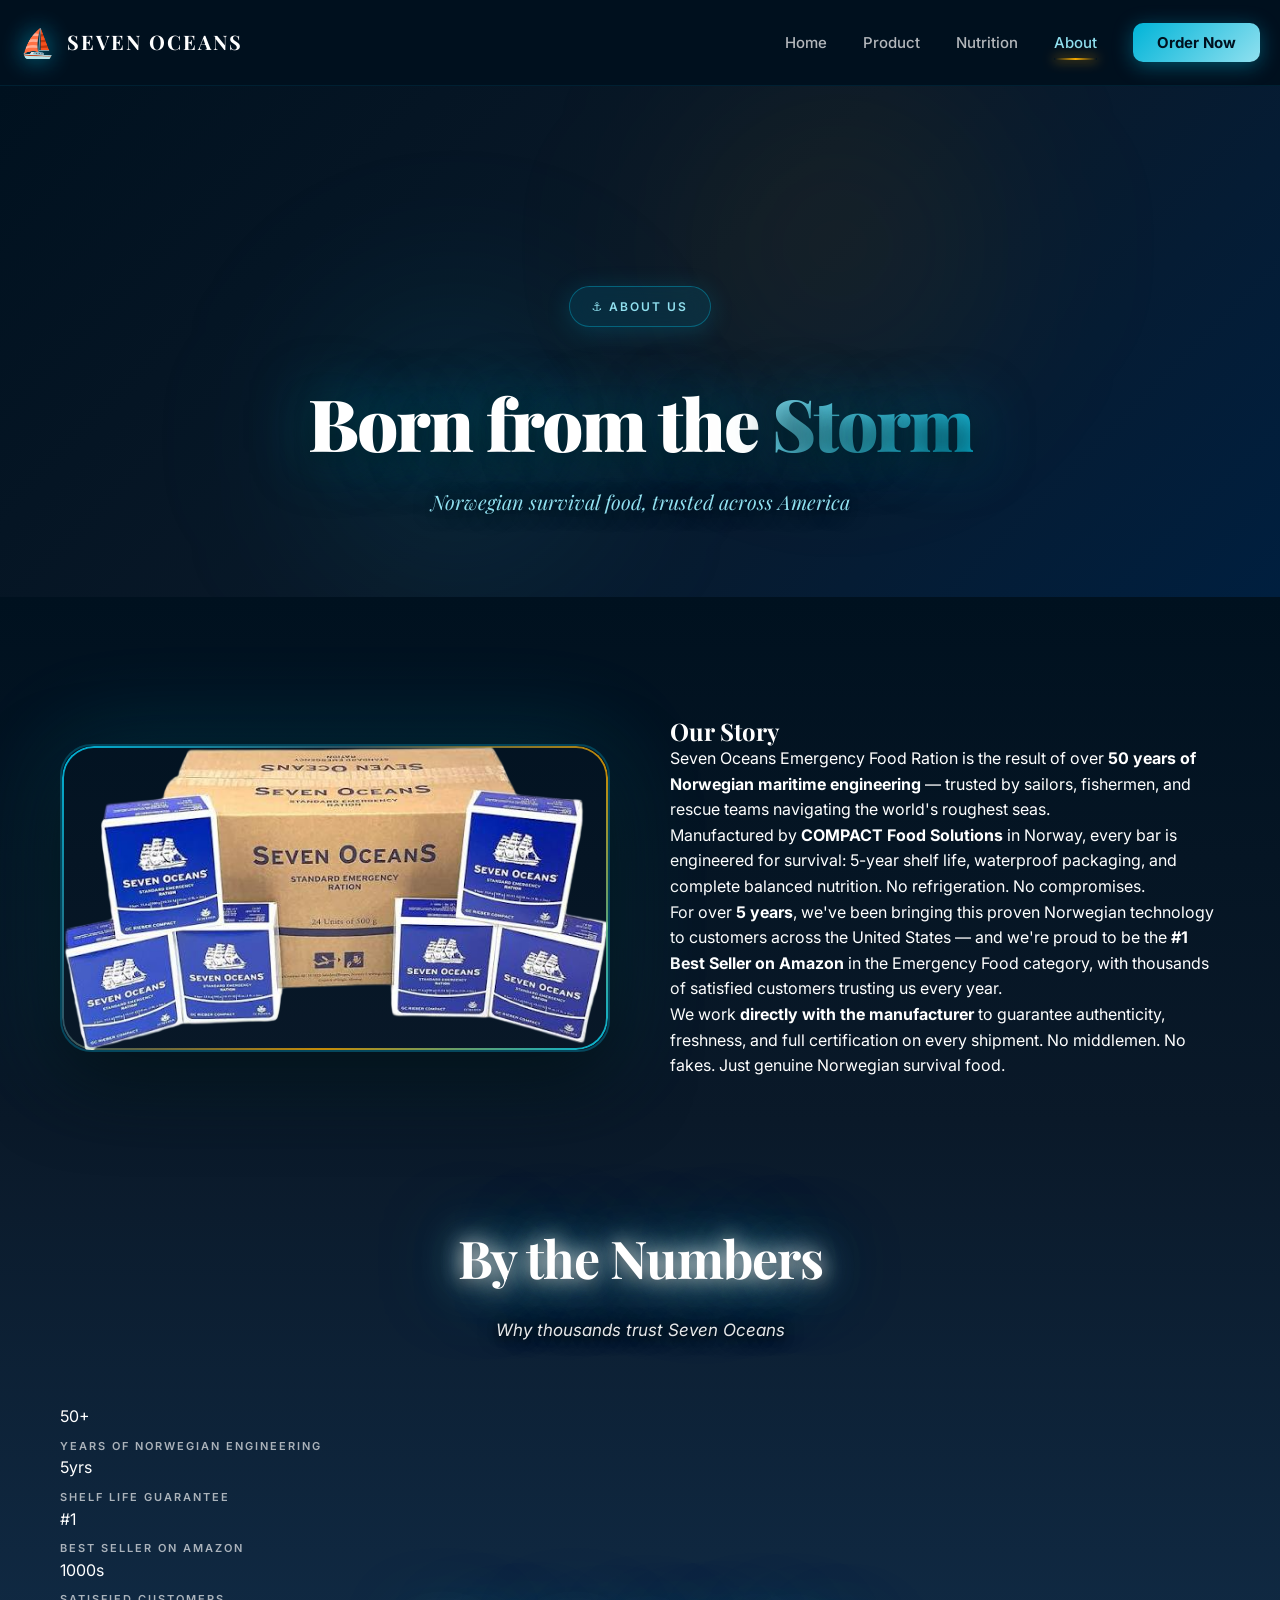
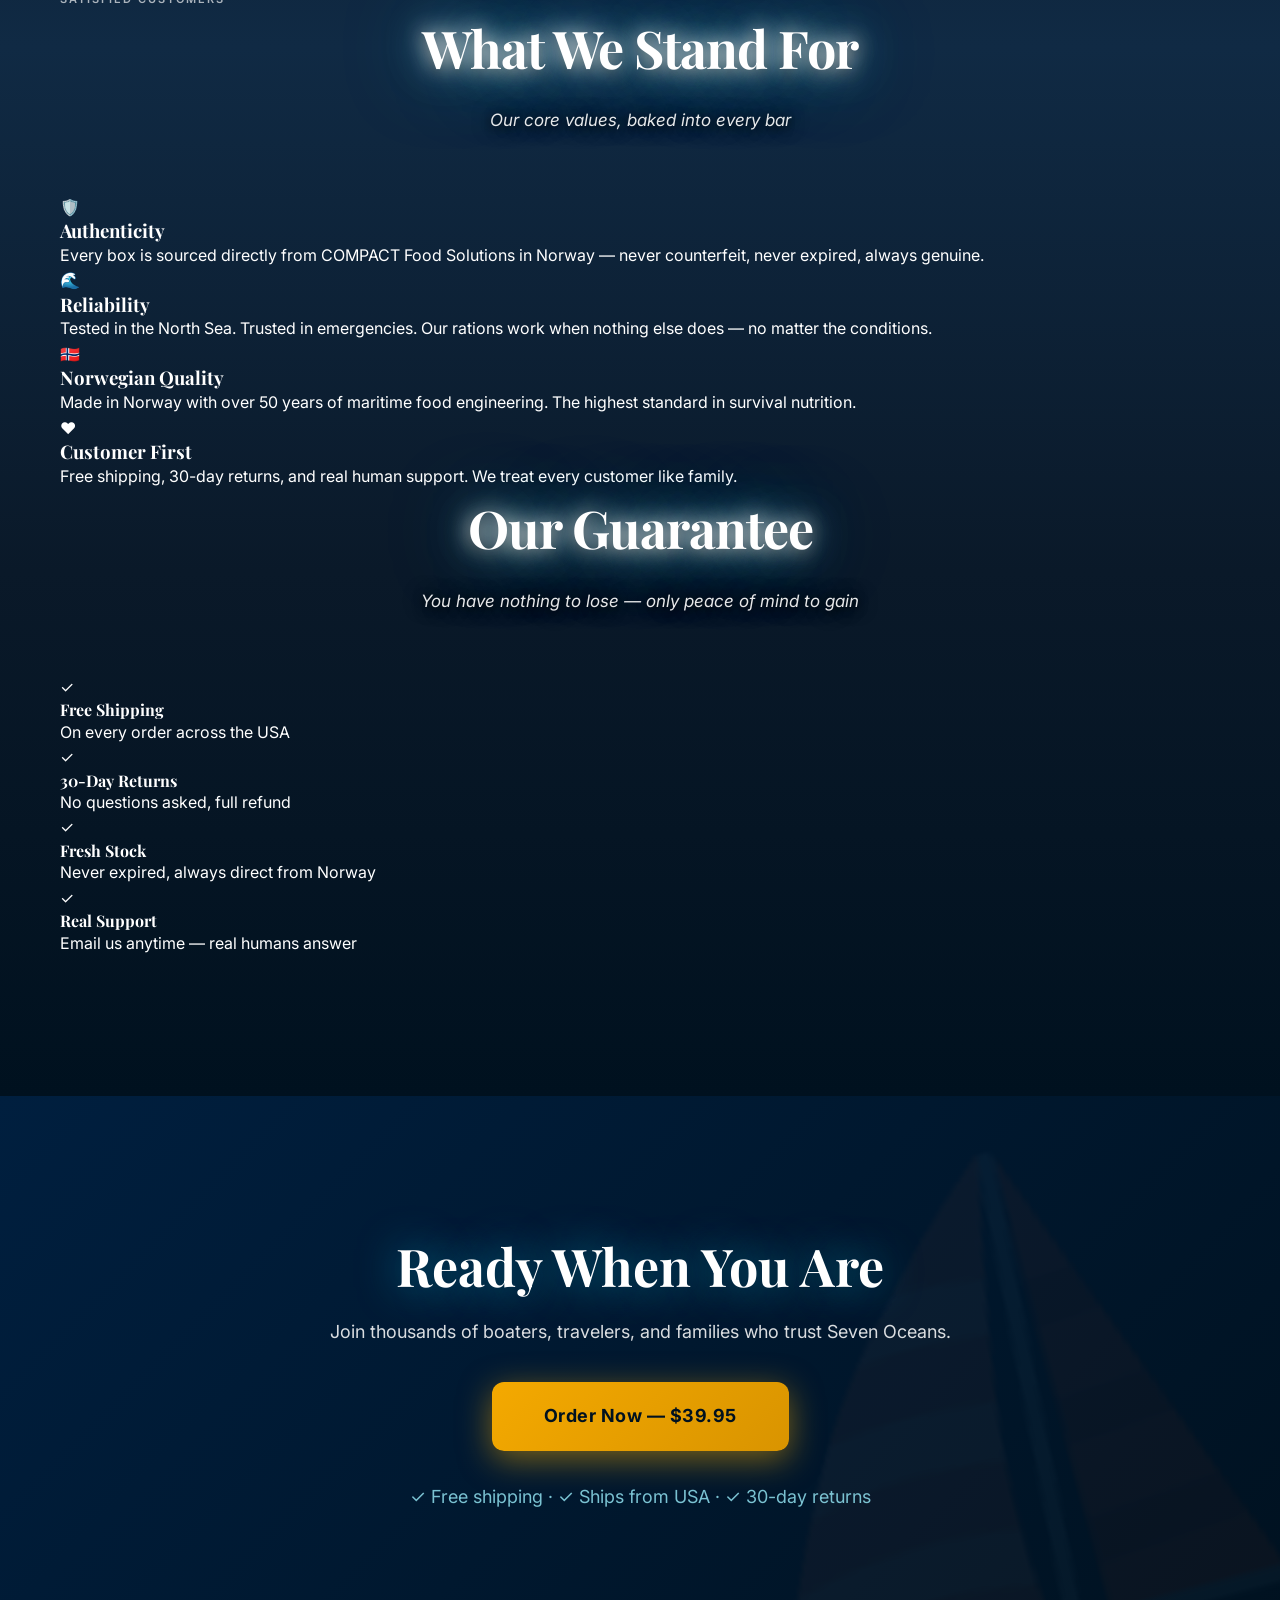
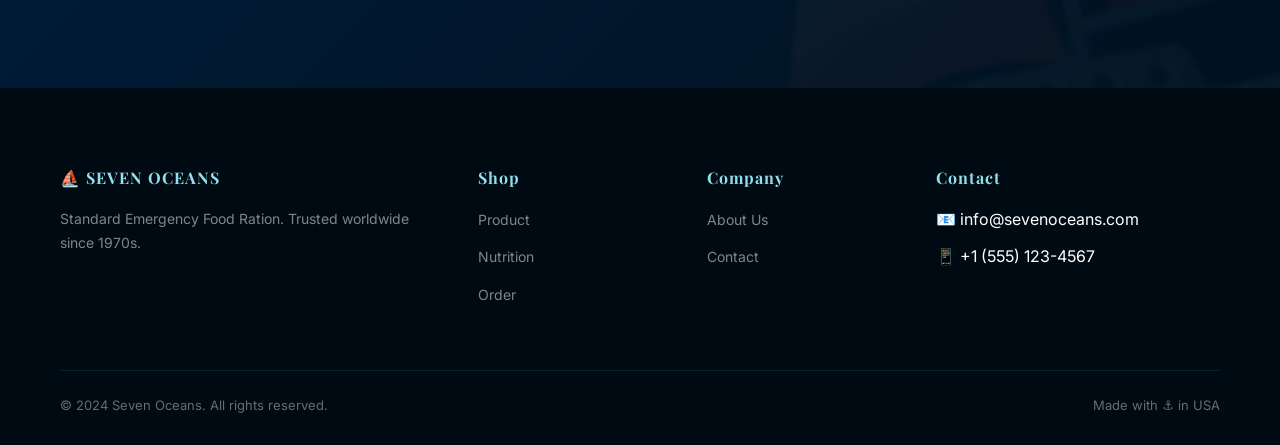
==== commit 2f6fd905: "Update about.html" ====
--- a/about.html
+++ b/about.html
@@ -3,14 +3,17 @@
 <head>
   <meta charset="UTF-8">
   <meta name="viewport" content="width=device-width, initial-scale=1.0">
-  <title>About — Seven Oceans Emergency Food Ration</title>
+  <title>About Us — Seven Oceans Emergency Food Ration</title>
   <link rel="preconnect" href="https://fonts.googleapis.com">
   <link rel="preconnect" href="https://fonts.gstatic.com" crossorigin>
   <link href="https://fonts.googleapis.com/css2?family=Playfair+Display:wght@600;700;900&family=Inter:wght@300;400;500;600;700&display=swap" rel="stylesheet">
   <link rel="stylesheet" href="style.css">
   <link rel="stylesheet" href="pages.css">
 </head>
-<body>
+<body class="storm">
+
+  <div class="rain" id="rain"></div>
+  <div class="lightning" id="lightning"></div>
 
   <nav class="navbar">
     <div class="nav-container">
@@ -31,9 +34,9 @@
 
   <section class="page-hero">
     <div class="page-hero-content">
-      <div class="hero-badge">⚓ Our Story</div>
-      <h1 class="page-title">Built for the <span>Brave</span></h1>
-      <p class="page-subtitle">Trusted by sailors, explorers, and families worldwide</p>
+      <div class="hero-badge">⚓ About Us</div>
+      <h1 class="page-title">Born from the <span>Storm</span></h1>
+      <p class="page-subtitle">Norwegian survival food, trusted across America</p>
     </div>
   </section>
 
@@ -42,207 +45,113 @@
 
       <div class="about-grid">
         <div class="about-image">
-          <img src="images/hero-ship.jpg" alt="Seven Oceans Story">
-        </div>
-
-        <div class="about-info">
-          <div class="hero-badge">Our Story</div>
-          <h2>Born in Norway. Trusted Worldwide.</h2>
-
-          <p class="about-desc">
-            <strong>Since the 1970s, SEVEN OCEANS</strong> has been the standard emergency food ration for the Norwegian maritime industry — trusted by sailors, fishermen, and rescue teams navigating the world's roughest seas.<br><br>
-            Manufactured by <strong>COMPACT Food Solutions</strong> in Norway, every bar is engineered for survival: 5-year shelf life, waterproof packaging, and complete balanced nutrition. No refrigeration. No compromises.<br><br>
-            For over <strong>5 years</strong>, we've been bringing this proven Norwegian technology to customers across the United States — and we're proud to be the <strong>#1 Best Seller on Amazon</strong> in the Emergency Food category, with thousands of satisfied customers trusting us every year.<br><br>
+          <img src="images/about-us.png" alt="About Seven Oceans">
+        </div>
+
+        <div class="about-text">
+          <h2>Our Story</h2>
+          <p>
+            Seven Oceans Emergency Food Ration is the result of over <strong>50 years of Norwegian maritime engineering</strong> — trusted by sailors, fishermen, and rescue teams navigating the world's roughest seas.
+          </p>
+          <p>
+            Manufactured by <strong>COMPACT Food Solutions</strong> in Norway, every bar is engineered for survival: 5-year shelf life, waterproof packaging, and complete balanced nutrition. No refrigeration. No compromises.
+          </p>
+          <p>
+            For over <strong>5 years</strong>, we've been bringing this proven Norwegian technology to customers across the United States — and we're proud to be the <strong>#1 Best Seller on Amazon</strong> in the Emergency Food category, with thousands of satisfied customers trusting us every year.
+          </p>
+          <p>
             We work <strong>directly with the manufacturer</strong> to guarantee authenticity, freshness, and full certification on every shipment. No middlemen. No fakes. Just genuine Norwegian survival food.
           </p>
-
-          <div class="about-highlights">
-            <div class="highlight-item">
-              <div class="highlight-value">5+</div>
-              <div class="highlight-label">Years Selling</div>
-            </div>
-            <div class="highlight-item">
-              <div class="highlight-value">#1</div>
-              <div class="highlight-label">On Amazon</div>
-            </div>
-            <div class="highlight-item">
-              <div class="highlight-value">1000s</div>
-              <div class="highlight-label">Orders Shipped</div>
-            </div>
-          </div>
-
-          <div class="product-actions">
-            <a href="contact.html" class="btn btn-primary">⚓ Order Now — $39.95</a>
-            <a href="product.html" class="btn btn-secondary">See Product</a>
-          </div>
-        </div>
-      </div>
-
-      <div class="specs-section">
-        <h2 class="section-title">Our Achievements</h2>
-        <p class="section-subtitle">Real numbers, real trust</p>
-
-        <div class="achievements-grid">
-          <div class="achievement-card gold">
-            <div class="achievement-icon">🥇</div>
-            <div class="achievement-value">#1</div>
-            <h3>Best Seller on Amazon</h3>
-            <p>Top-ranked Emergency Food Ration in the United States</p>
-          </div>
-          <div class="achievement-card blue">
-            <div class="achievement-icon">⭐</div>
-            <div class="achievement-value">4.2★</div>
-            <h3>128+ Reviews</h3>
-            <p>Consistently rated 4+ stars by verified customers</p>
-          </div>
-          <div class="achievement-card cyan">
-            <div class="achievement-icon">📦</div>
-            <div class="achievement-value">1000s</div>
-            <h3>Orders Shipped</h3>
-            <p>Sold across all 50 US states and beyond</p>
-          </div>
-        </div>
-      </div>
-
-      <div class="specs-section">
-        <h2 class="section-title">Certifications & Standards</h2>
-        <p class="section-subtitle">Approved by the world's toughest organizations</p>
-
-        <div class="cert-grid">
-          <div class="cert-card nato">
-            <div class="cert-icon">🎖️</div>
-            <h3>NATO Approved</h3>
-            <p><strong>On active duty with NATO forces.</strong> This ration is officially approved and used by NATO military forces for field operations and emergency deployments.</p>
-            <div class="cert-badge">NATO STANAG</div>
-          </div>
-          <div class="cert-card solas">
-            <div class="cert-icon">🚢</div>
-            <h3>SOLAS Certified</h3>
-            <p>Meets <strong>International Maritime Organization</strong> safety standards for lifeboat and life raft rations.</p>
-            <div class="cert-badge">IMO SOLAS</div>
-          </div>
-          <div class="cert-card halal">
-            <div class="cert-icon">✅</div>
-            <h3>Halal & Vegetarian</h3>
-            <p>Officially certified <strong>Halal</strong> and <strong>Vegetarian</strong> — no meat, no animal fat, suitable for all diets.</p>
-            <div class="cert-badge">HALAL</div>
-          </div>
-          <div class="cert-card direct">
-            <div class="cert-icon">🤝</div>
-            <h3>Direct from Manufacturer</h3>
-            <p>We work <strong>directly with COMPACT Food Solutions</strong> in Norway. Guaranteed authenticity — no middlemen, no fakes.</p>
-            <div class="cert-badge">AUTHORIZED</div>
-          </div>
-        </div>
-      </div>
-
-      <div class="specs-section">
-        <h2 class="section-title">Why Seven Oceans</h2>
-        <p class="section-subtitle">What sets our ration apart from the rest</p>
-
-        <div class="ingredients-grid">
-          <div class="ingredient-card">
-            <div class="ingredient-icon">⏱️</div>
-            <h3>5-Year Shelf Life</h3>
-            <p>Store it for years without refrigeration — it's ready when you need it</p>
-          </div>
-          <div class="ingredient-card">
-            <div class="ingredient-icon">💧</div>
-            <h3>Waterproof Packaging</h3>
-            <p>Airtight, floating box engineered for the harshest maritime conditions</p>
-          </div>
-          <div class="ingredient-card">
-            <div class="ingredient-icon">🔥</div>
-            <h3>2,430 kcal per Box</h3>
-            <p>9 bars of complete balanced nutrition — enough for 1 full day of survival</p>
-          </div>
-          <div class="ingredient-card">
-            <div class="ingredient-icon">✅</div>
-            <h3>Halal & Vegetarian</h3>
-            <p>No meat, no animal fat — suitable for all diets and religions</p>
-          </div>
-          <div class="ingredient-card">
-            <div class="ingredient-icon">🏆</div>
-            <h3>SOLAS Approved</h3>
-            <p>Meets international maritime safety standards for lifeboat rations</p>
-          </div>
-          <div class="ingredient-card">
-            <div class="ingredient-icon">🚚</div>
-            <h3>Ships from USA</h3>
-            <p>Fast delivery across the United States — usually within 3-5 business days</p>
-          </div>
-        </div>
-      </div>
-
-      <div class="specs-section">
-        <h2 class="section-title">Our Promise</h2>
-        <p class="section-subtitle">What we stand for</p>
-
-        <div class="info-grid">
-          <div class="info-card good">
-            <div class="info-icon">🛡️</div>
-            <h3>Quality First</h3>
-            <p>Every bar is tested and certified before it leaves Norway</p>
-          </div>
-          <div class="info-card storage">
-            <div class="info-icon">🤝</div>
-            <h3>Trusted Worldwide</h3>
-            <p>Used by NATO forces, maritime professionals, and rescue teams</p>
-          </div>
-          <div class="info-card warning">
-            <div class="info-icon">💬</div>
-            <h3>Real Support</h3>
-            <p>Questions? Our team is here to help before, during, and after purchase</p>
-          </div>
-        </div>
-      </div>
-
-      <div class="specs-section">
+        </div>
+      </div>
+
+      <div class="stats-section">
         <h2 class="section-title">By the Numbers</h2>
-        <p class="section-subtitle">Proven performance since 1974</p>
-
-        <div class="specs-grid">
-          <div class="spec-item">
-            <div class="spec-label">Years Selling in USA</div>
-            <div class="spec-value">5+ years</div>
-          </div>
-          <div class="spec-item">
-            <div class="spec-label">Amazon Ranking</div>
-            <div class="spec-value">#1 Best Seller</div>
-          </div>
-          <div class="spec-item">
-            <div class="spec-label">Customer Rating</div>
-            <div class="spec-value">4.2 ★ (128+)</div>
-          </div>
-          <div class="spec-item">
-            <div class="spec-label">Orders Delivered</div>
-            <div class="spec-value">1000s</div>
-          </div>
-          <div class="spec-item">
-            <div class="spec-label">Military Use</div>
-            <div class="spec-value">NATO Approved 🎖️</div>
-          </div>
-          <div class="spec-item">
-            <div class="spec-label">Origin</div>
-            <div class="spec-value">Norway 🇳🇴</div>
-          </div>
-        </div>
-      </div>
-
-      <div class="specs-section">
-        <h2 class="section-title">Our Mission</h2>
-        <p class="section-subtitle">Simple: keep people alive and ready</p>
-
-        <div class="about-mission">
-          <p>
-            We believe preparation is not fear — it's wisdom. Whether you're crossing an ocean, driving through a blizzard, or simply want peace of mind for your family, <strong>SEVEN OCEANS</strong> gives you food that won't fail when everything else does.
-          </p>
-          <p>
-            Every box is a promise: <strong>when you need it, it will be there.</strong> No refrigeration. No expiration worries. No compromise on nutrition.
-          </p>
-          <p>
-            With <strong>5+ years of trusted sales</strong>, the <strong>#1 Best Seller ranking on Amazon</strong>, <strong>NATO approval</strong>, and <strong>direct manufacturer partnership</strong> — we've earned the confidence of thousands of American families. We plan to keep it that way.
-          </p>
+        <p class="section-subtitle">Why thousands trust Seven Oceans</p>
+
+        <div class="stats-grid">
+          <div class="stat-block">
+            <div class="stat-number">50<span>+</span></div>
+            <div class="stat-label">Years of Norwegian Engineering</div>
+          </div>
+          <div class="stat-block">
+            <div class="stat-number">5<span>yrs</span></div>
+            <div class="stat-label">Shelf Life Guarantee</div>
+          </div>
+          <div class="stat-block">
+            <div class="stat-number">#1</div>
+            <div class="stat-label">Best Seller on Amazon</div>
+          </div>
+          <div class="stat-block">
+            <div class="stat-number">1000<span>s</span></div>
+            <div class="stat-label">Satisfied Customers</div>
+          </div>
+        </div>
+      </div>
+
+      <div class="values-section">
+        <h2 class="section-title">What We Stand For</h2>
+        <p class="section-subtitle">Our core values, baked into every bar</p>
+
+        <div class="values-grid">
+          <div class="value-card">
+            <div class="value-icon">🛡️</div>
+            <h3>Authenticity</h3>
+            <p>Every box is sourced directly from COMPACT Food Solutions in Norway — never counterfeit, never expired, always genuine.</p>
+          </div>
+          <div class="value-card">
+            <div class="value-icon">🌊</div>
+            <h3>Reliability</h3>
+            <p>Tested in the North Sea. Trusted in emergencies. Our rations work when nothing else does — no matter the conditions.</p>
+          </div>
+          <div class="value-card">
+            <div class="value-icon">🇳🇴</div>
+            <h3>Norwegian Quality</h3>
+            <p>Made in Norway with over 50 years of maritime food engineering. The highest standard in survival nutrition.</p>
+          </div>
+          <div class="value-card">
+            <div class="value-icon">❤️</div>
+            <h3>Customer First</h3>
+            <p>Free shipping, 30-day returns, and real human support. We treat every customer like family.</p>
+          </div>
+        </div>
+      </div>
+
+      <div class="guarantee-section">
+        <h2 class="section-title">Our Guarantee</h2>
+        <p class="section-subtitle">You have nothing to lose — only peace of mind to gain</p>
+
+        <div class="guarantee-box">
+          <div class="guarantee-grid">
+            <div class="guarantee-item">
+              <div class="guarantee-icon">✓</div>
+              <div>
+                <h4>Free Shipping</h4>
+                <p>On every order across the USA</p>
+              </div>
+            </div>
+            <div class="guarantee-item">
+              <div class="guarantee-icon">✓</div>
+              <div>
+                <h4>30-Day Returns</h4>
+                <p>No questions asked, full refund</p>
+              </div>
+            </div>
+            <div class="guarantee-item">
+              <div class="guarantee-icon">✓</div>
+              <div>
+                <h4>Fresh Stock</h4>
+                <p>Never expired, always direct from Norway</p>
+              </div>
+            </div>
+            <div class="guarantee-item">
+              <div class="guarantee-icon">✓</div>
+              <div>
+                <h4>Real Support</h4>
+                <p>Email us anytime — real humans answer</p>
+              </div>
+            </div>
+          </div>
         </div>
       </div>
 
@@ -251,8 +160,8 @@
 
   <section class="cta">
     <div class="container">
-      <h2>Join the Prepared</h2>
-      <p>Thousands of boaters, travelers, and families trust Seven Oceans.</p>
+      <h2>Ready When You Are</h2>
+      <p>Join thousands of boaters, travelers, and families who trust Seven Oceans.</p>
       <div class="cta-buttons">
         <a href="contact.html" class="btn btn-primary btn-large">Order Now — $39.95</a>
       </div>
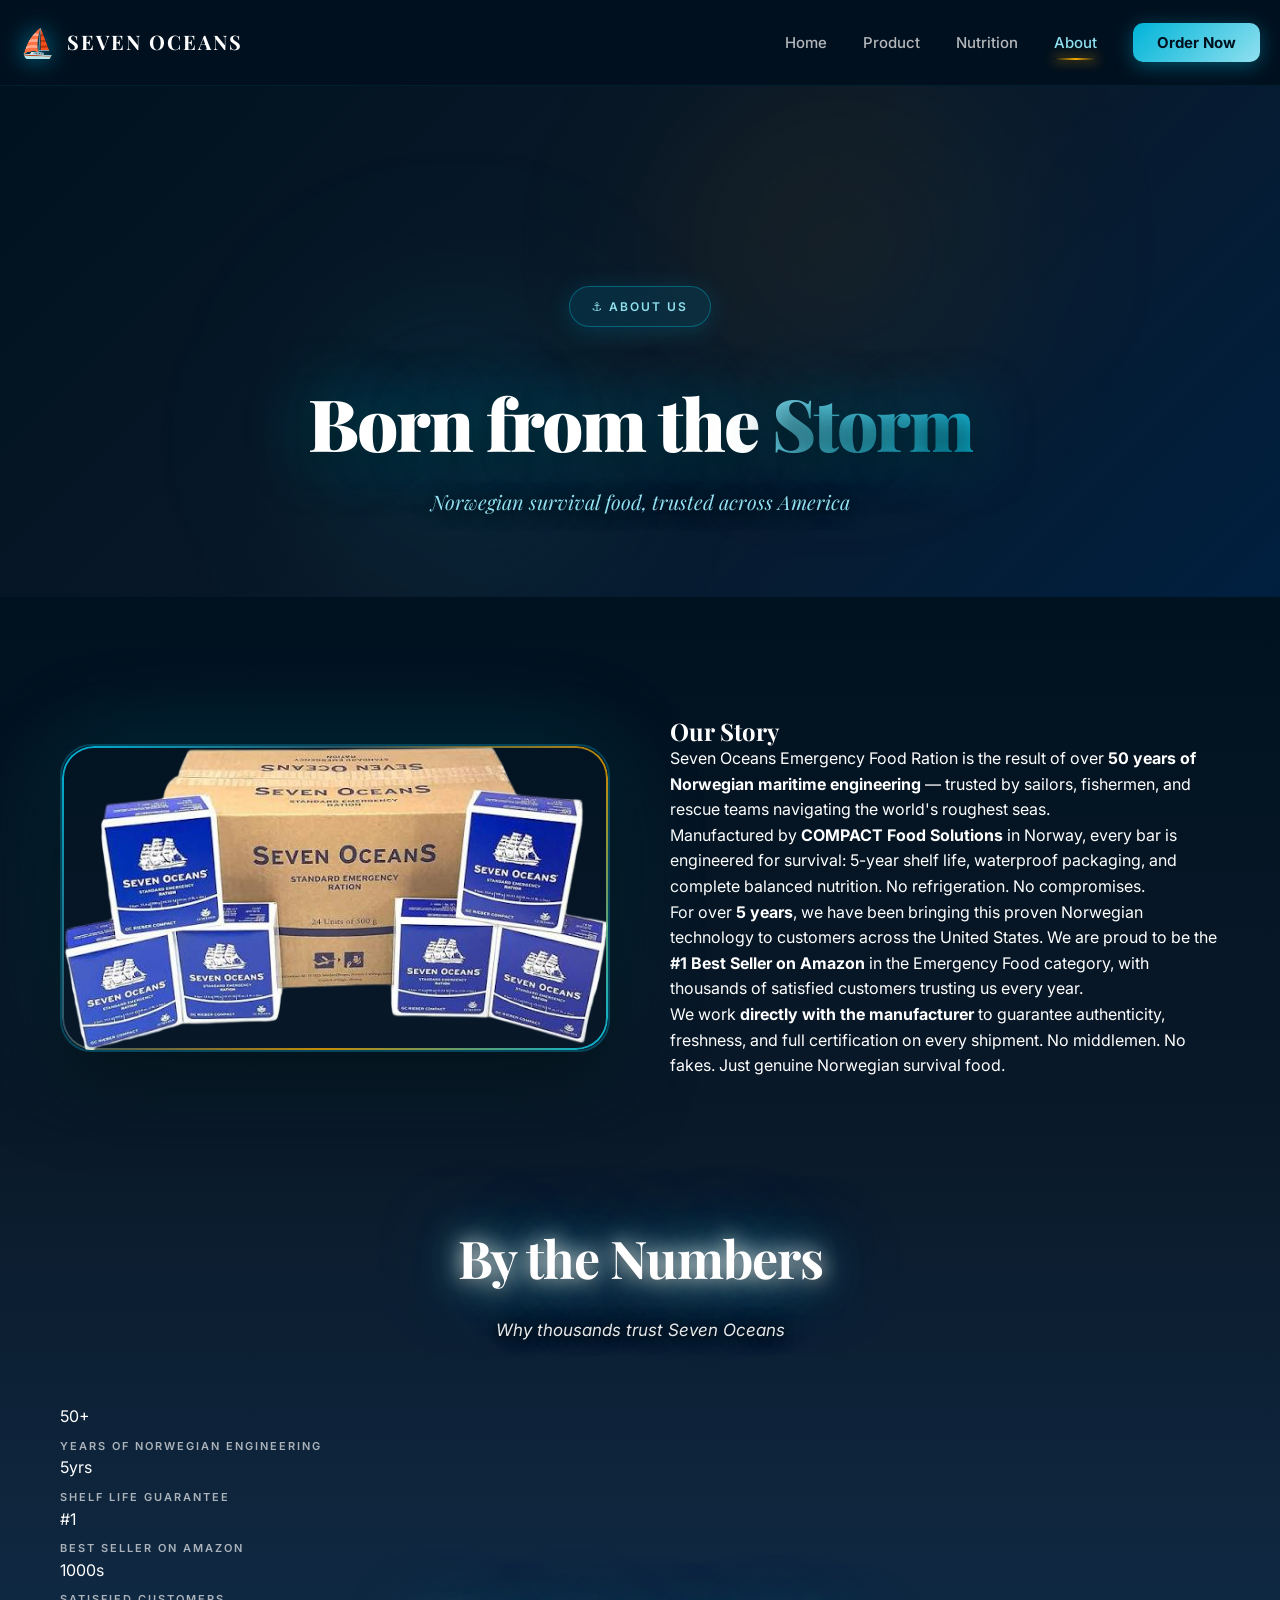
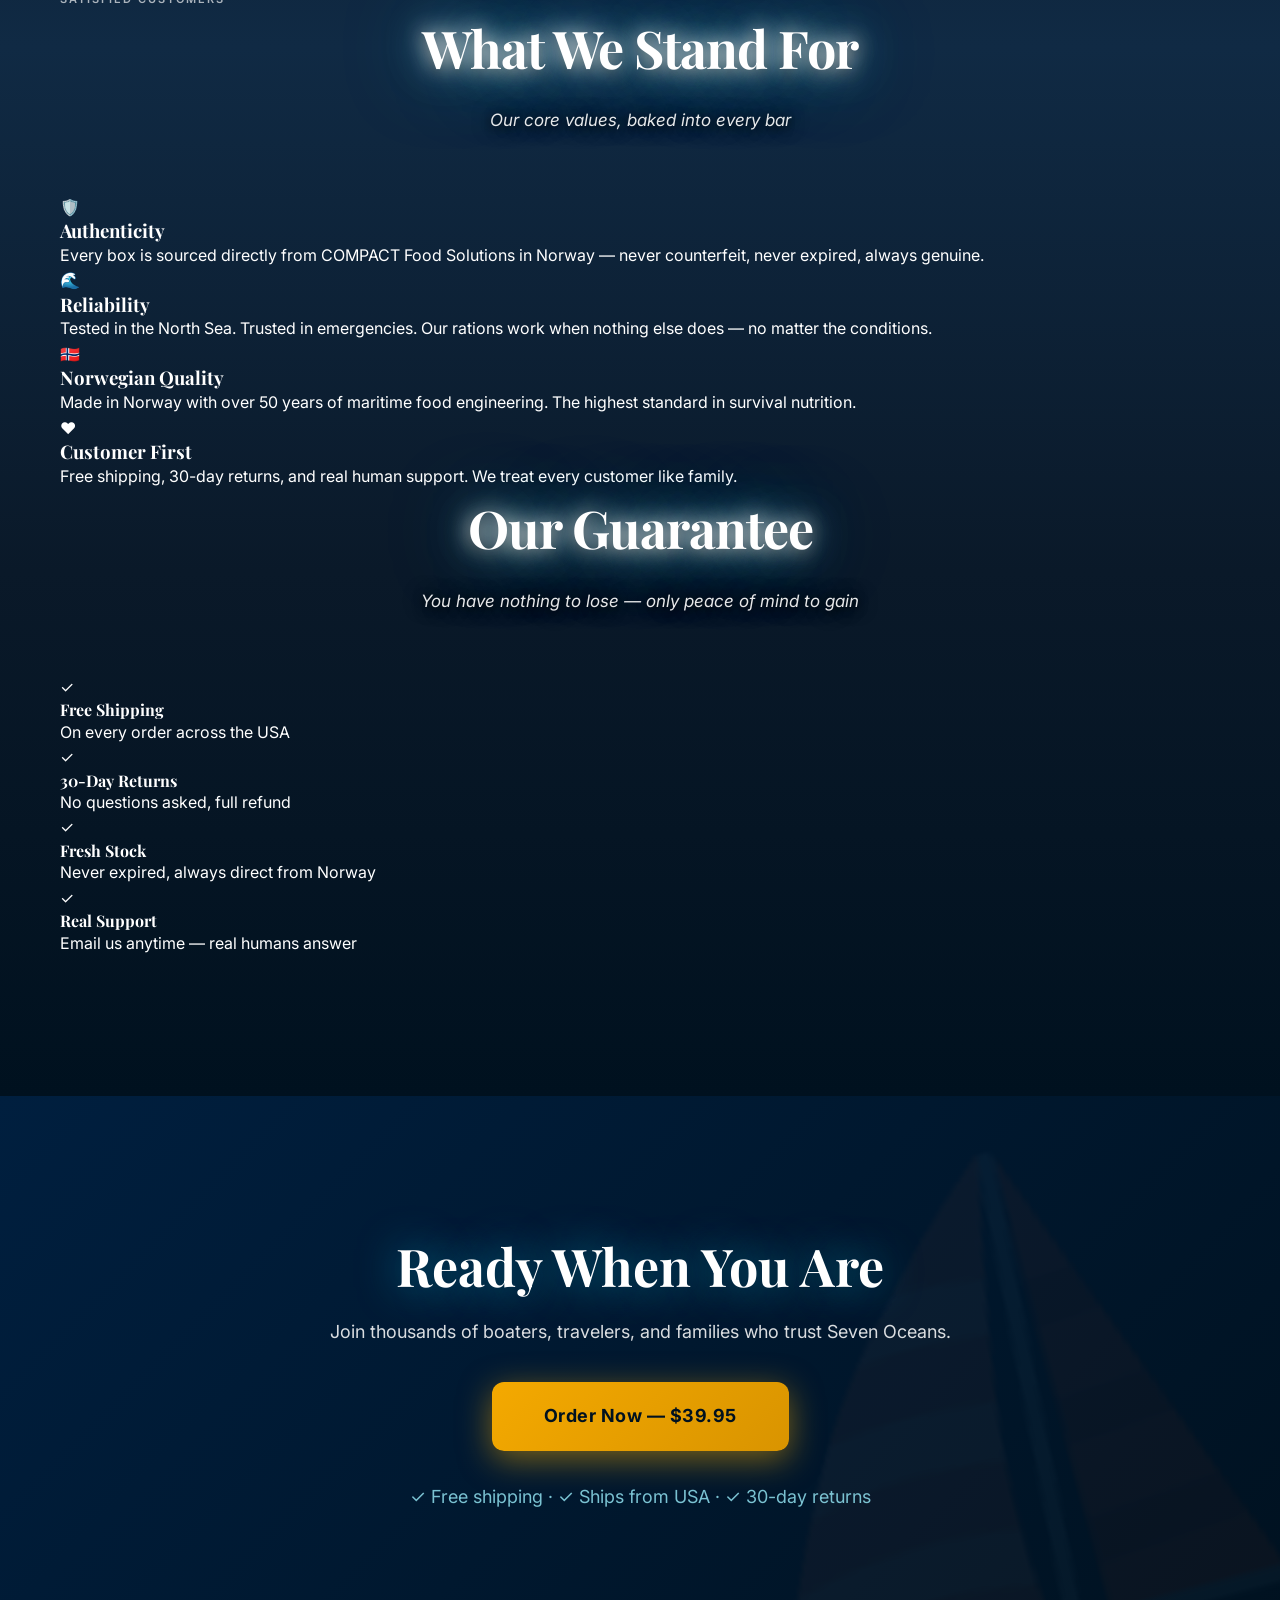
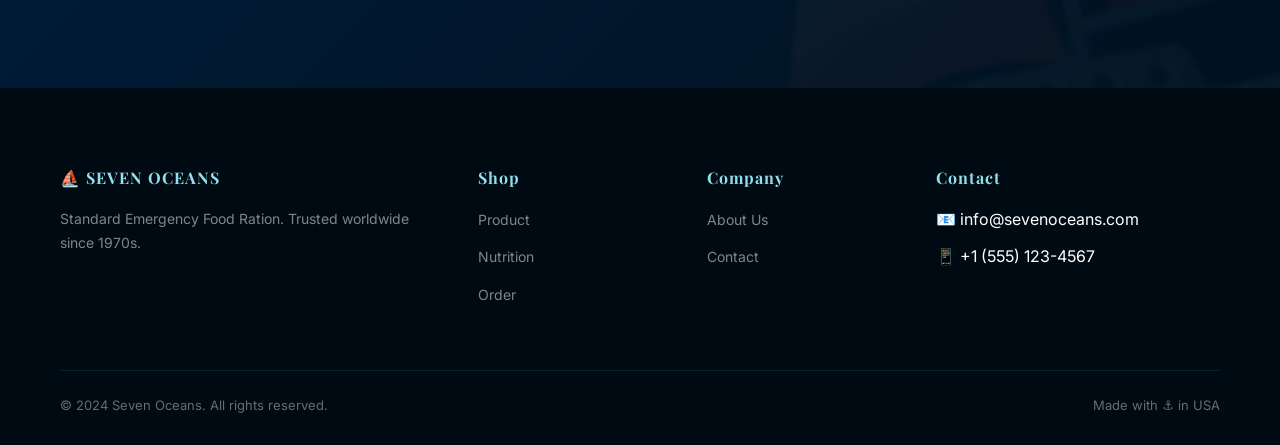
==== commit 686e9d7b: "Update about.html" ====
--- a/about.html
+++ b/about.html
@@ -57,7 +57,7 @@
             Manufactured by <strong>COMPACT Food Solutions</strong> in Norway, every bar is engineered for survival: 5-year shelf life, waterproof packaging, and complete balanced nutrition. No refrigeration. No compromises.
           </p>
           <p>
-            For over <strong>5 years</strong>, we've been bringing this proven Norwegian technology to customers across the United States — and we're proud to be the <strong>#1 Best Seller on Amazon</strong> in the Emergency Food category, with thousands of satisfied customers trusting us every year.
+            For over <strong>5 years</strong>, we have been bringing this proven Norwegian technology to customers across the United States. We are proud to be the <strong>#1 Best Seller on Amazon</strong> in the Emergency Food category, with thousands of satisfied customers trusting us every year.
           </p>
           <p>
             We work <strong>directly with the manufacturer</strong> to guarantee authenticity, freshness, and full certification on every shipment. No middlemen. No fakes. Just genuine Norwegian survival food.
@@ -121,36 +121,26 @@
         <h2 class="section-title">Our Guarantee</h2>
         <p class="section-subtitle">You have nothing to lose — only peace of mind to gain</p>
 
-        <div class="guarantee-box">
-          <div class="guarantee-grid">
-            <div class="guarantee-item">
-              <div class="guarantee-icon">✓</div>
-              <div>
-                <h4>Free Shipping</h4>
-                <p>On every order across the USA</p>
-              </div>
-            </div>
-            <div class="guarantee-item">
-              <div class="guarantee-icon">✓</div>
-              <div>
-                <h4>30-Day Returns</h4>
-                <p>No questions asked, full refund</p>
-              </div>
-            </div>
-            <div class="guarantee-item">
-              <div class="guarantee-icon">✓</div>
-              <div>
-                <h4>Fresh Stock</h4>
-                <p>Never expired, always direct from Norway</p>
-              </div>
-            </div>
-            <div class="guarantee-item">
-              <div class="guarantee-icon">✓</div>
-              <div>
-                <h4>Real Support</h4>
-                <p>Email us anytime — real humans answer</p>
-              </div>
-            </div>
+        <div class="guarantee-grid">
+          <div class="guarantee-card">
+            <div class="guarantee-icon">✓</div>
+            <h4>Free Shipping</h4>
+            <p>On every order across the USA</p>
+          </div>
+          <div class="guarantee-card">
+            <div class="guarantee-icon">✓</div>
+            <h4>30-Day Returns</h4>
+            <p>No questions asked, full refund</p>
+          </div>
+          <div class="guarantee-card">
+            <div class="guarantee-icon">✓</div>
+            <h4>Fresh Stock</h4>
+            <p>Never expired, always direct from Norway</p>
+          </div>
+          <div class="guarantee-card">
+            <div class="guarantee-icon">✓</div>
+            <h4>Real Support</h4>
+            <p>Email us anytime — real humans answer</p>
           </div>
         </div>
       </div>
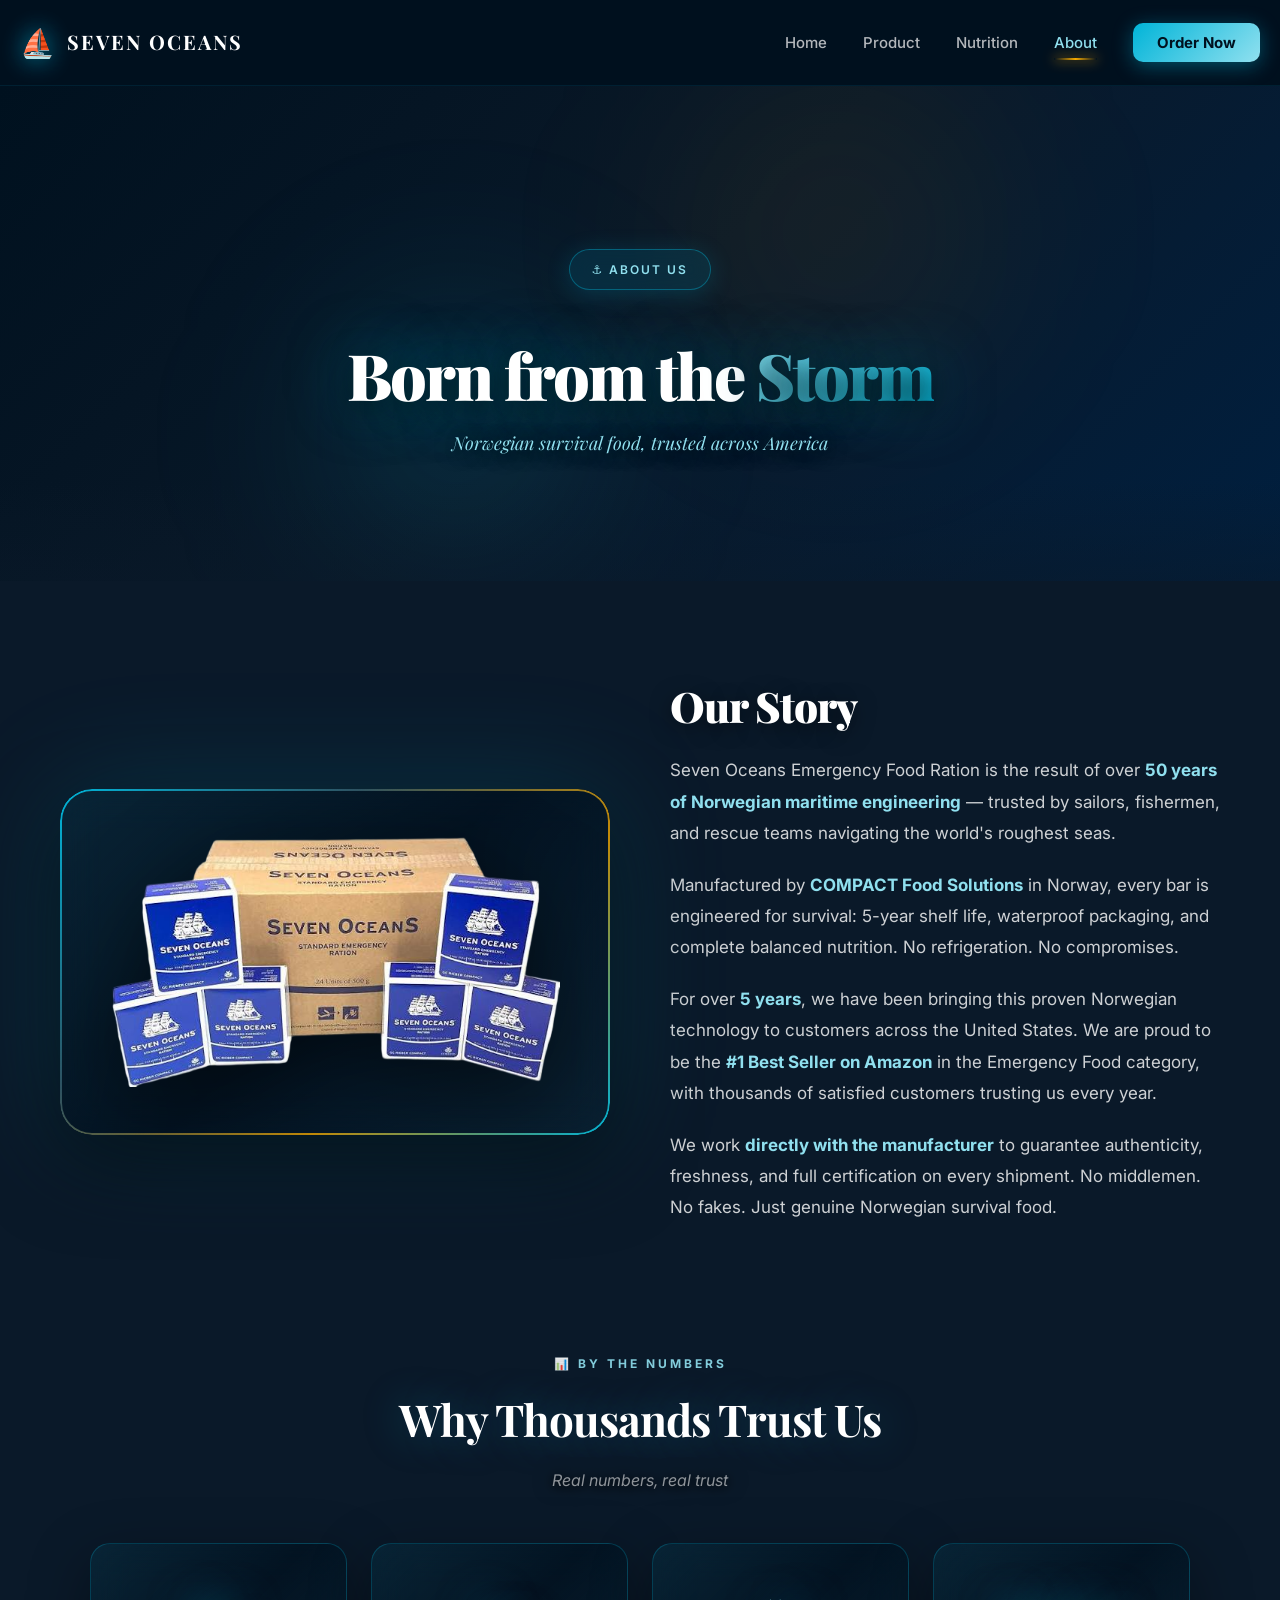
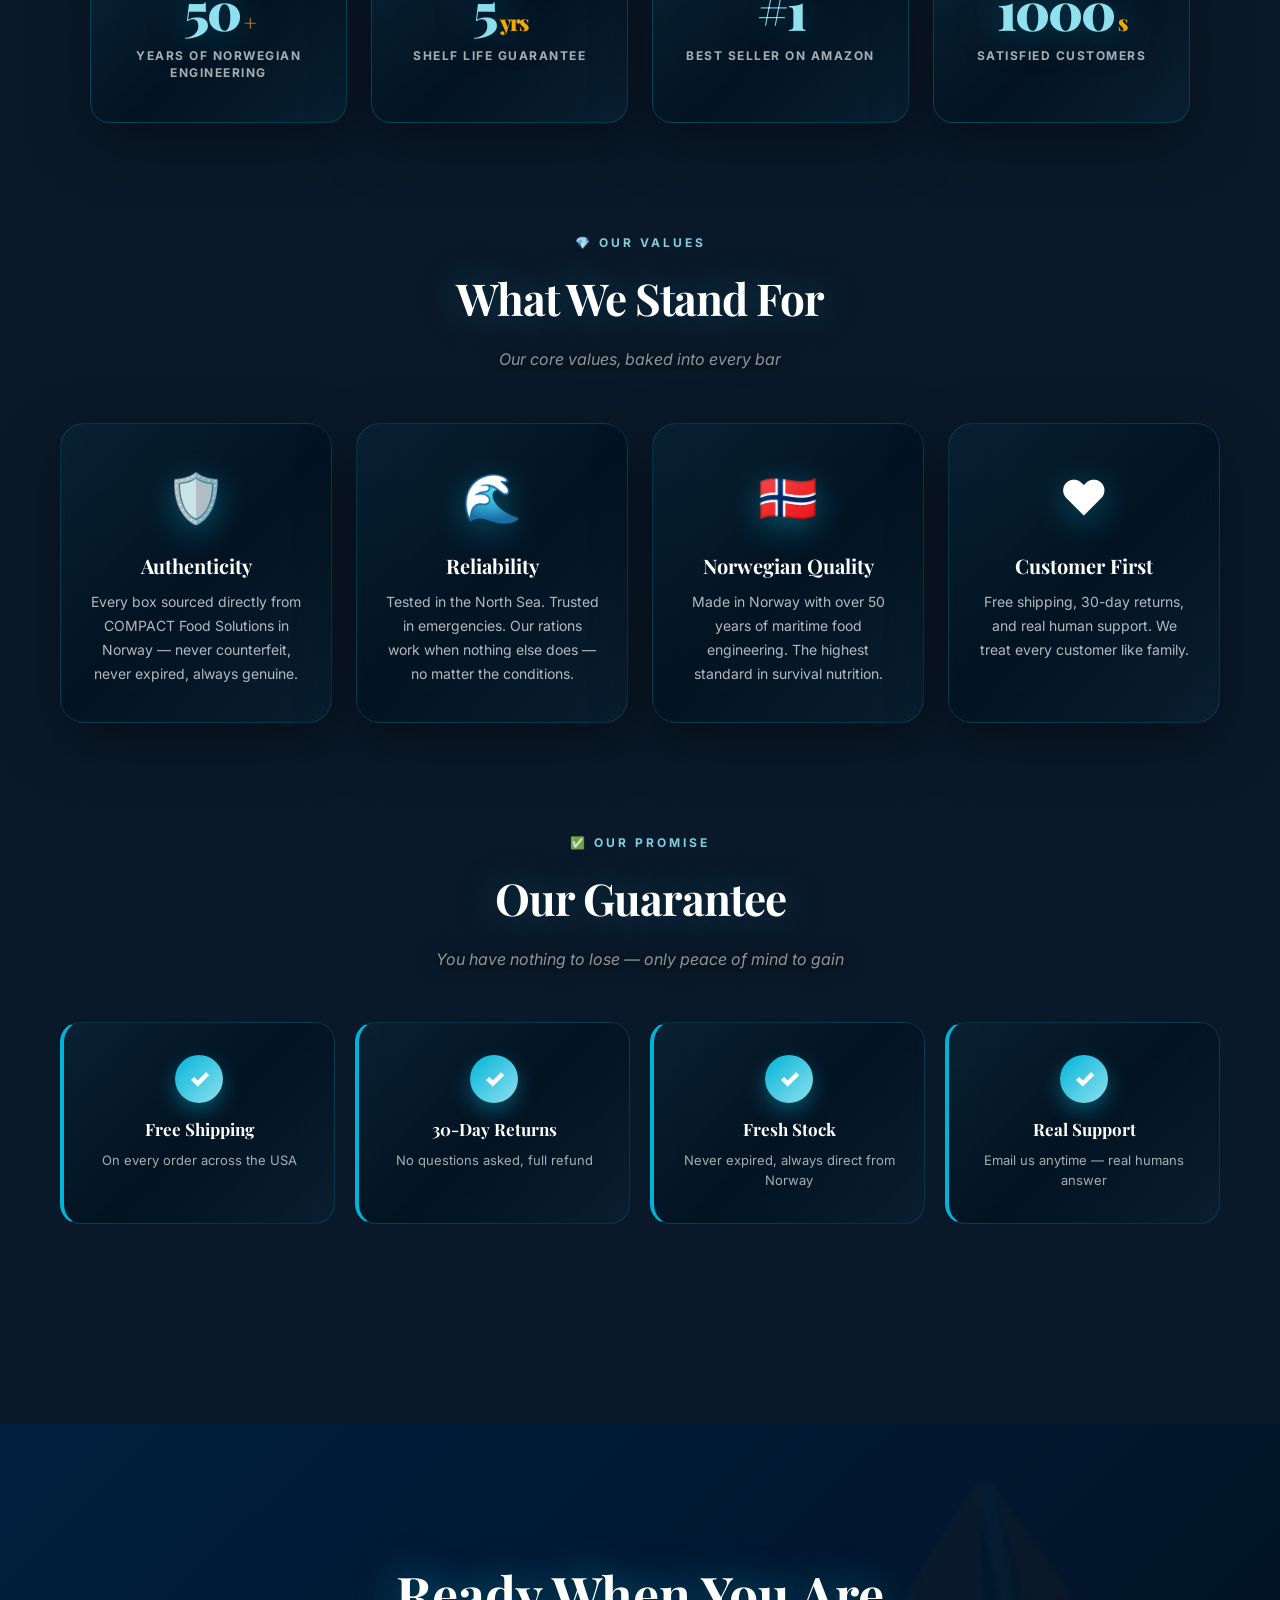
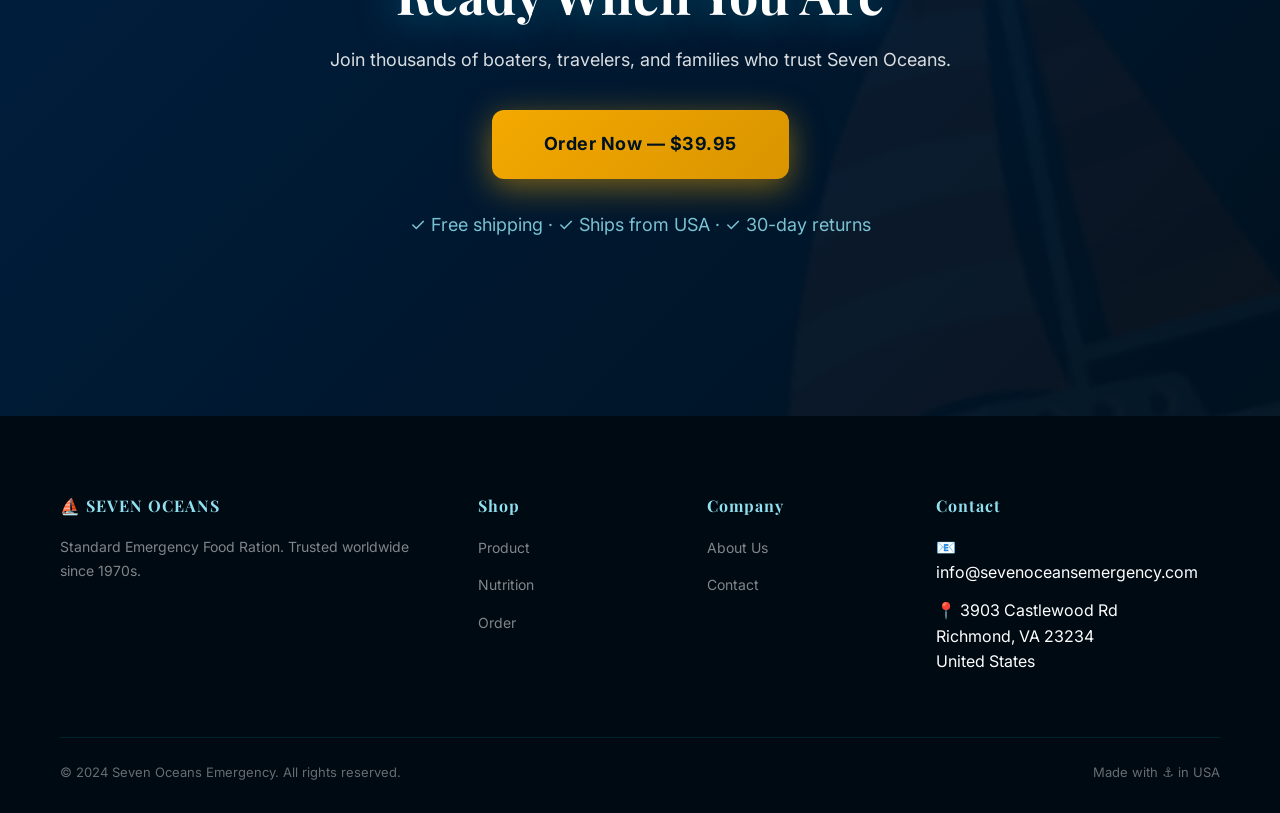
==== commit 7abea45d: "Update about.html" ====
--- a/about.html
+++ b/about.html
@@ -3,10 +3,30 @@
 <head>
   <meta charset="UTF-8">
   <meta name="viewport" content="width=device-width, initial-scale=1.0">
-  <title>About Us — Seven Oceans Emergency Food Ration</title>
+  
+  <title>About Us — Seven Oceans Emergency Food | Norwegian Quality Since 1970s</title>
+  <meta name="description" content="Learn about Seven Oceans Emergency Food — trusted by NATO forces, sailors, and families worldwide. Over 50 years of Norwegian maritime engineering. #1 Best Seller on Amazon.">
+  <meta name="keywords" content="about seven oceans, Norwegian emergency food, survival food company, emergency ration manufacturer">
+  <meta name="robots" content="index, follow">
+  
+  <link rel="canonical" href="https://sevenoceansemergency.com/about.html">
+  
+  <meta property="og:type" content="website">
+  <meta property="og:url" content="https://sevenoceansemergency.com/about.html">
+  <meta property="og:title" content="About Seven Oceans Emergency Food">
+  <meta property="og:description" content="Trusted by NATO forces and sailors worldwide. Made in Norway.">
+  <meta property="og:image" content="https://sevenoceansemergency.com/images/about-us.png">
+  
+  <meta name="twitter:card" content="summary_large_image">
+  
+  <link rel="icon" type="image/svg+xml" href="/favicon.svg">
+  <link rel="apple-touch-icon" href="/favicon.svg">
+  <meta name="theme-color" content="#001f3f">
+  
   <link rel="preconnect" href="https://fonts.googleapis.com">
   <link rel="preconnect" href="https://fonts.gstatic.com" crossorigin>
-  <link href="https://fonts.googleapis.com/css2?family=Playfair+Display:wght@600;700;900&family=Inter:wght@300;400;500;600;700&display=swap" rel="stylesheet">
+  <link href="https://fonts.googleapis.com/css2?family=Playfair+Display:wght@600;700;900&family=Inter:wght@300;400;500;600;700;800&display=swap" rel="stylesheet">
+  
   <link rel="stylesheet" href="style.css">
   <link rel="stylesheet" href="pages.css">
 </head>
@@ -66,8 +86,9 @@
       </div>
 
       <div class="stats-section">
-        <h2 class="section-title">By the Numbers</h2>
-        <p class="section-subtitle">Why thousands trust Seven Oceans</p>
+        <span class="section-eyebrow">📊 By The Numbers</span>
+        <h2 class="section-title">Why Thousands Trust Us</h2>
+        <p class="section-subtitle">Real numbers, real trust</p>
 
         <div class="stats-grid">
           <div class="stat-block">
@@ -90,6 +111,7 @@
       </div>
 
       <div class="values-section">
+        <span class="section-eyebrow">💎 Our Values</span>
         <h2 class="section-title">What We Stand For</h2>
         <p class="section-subtitle">Our core values, baked into every bar</p>
 
@@ -97,7 +119,7 @@
           <div class="value-card">
             <div class="value-icon">🛡️</div>
             <h3>Authenticity</h3>
-            <p>Every box is sourced directly from COMPACT Food Solutions in Norway — never counterfeit, never expired, always genuine.</p>
+            <p>Every box sourced directly from COMPACT Food Solutions in Norway — never counterfeit, never expired, always genuine.</p>
           </div>
           <div class="value-card">
             <div class="value-icon">🌊</div>
@@ -118,6 +140,7 @@
       </div>
 
       <div class="guarantee-section">
+        <span class="section-eyebrow">✅ Our Promise</span>
         <h2 class="section-title">Our Guarantee</h2>
         <p class="section-subtitle">You have nothing to lose — only peace of mind to gain</p>
 
@@ -184,13 +207,13 @@
         <div class="footer-col">
           <h4>Contact</h4>
           <ul>
-            <li>📧 info@sevenoceans.com</li>
-            <li>📱 +1 (555) 123-4567</li>
+            <li>📧 info@sevenoceansemergency.com</li>
+            <li>📍 3903 Castlewood Rd<br>Richmond, VA 23234<br>United States</li>
           </ul>
         </div>
       </div>
       <div class="footer-bottom">
-        <p>© 2024 Seven Oceans. All rights reserved.</p>
+        <p>© 2024 Seven Oceans Emergency. All rights reserved.</p>
         <p>Made with ⚓ in USA</p>
       </div>
     </div>
--- a/pages.css
+++ b/pages.css
@@ -1,30 +1,32 @@
 /* ============================================= */
-/* ===== STYLES FOR INNER PAGES ===== */
+/* ===== PAGES.CSS — INNER PAGES ===== */
 /* ============================================= */
 
 /* ===== PAGE HERO ===== */
 .page-hero {
   position: relative;
-  min-height: 50vh;
+  min-height: 55vh;
   display: flex;
   align-items: center;
   justify-content: center;
   text-align: center;
-  padding: 200px 20px 80px;
+  padding: 130px 20px 90px;
   overflow: hidden;
   background: linear-gradient(135deg, #00111f 0%, #0a1929 50%, #001f3f 100%);
   z-index: 2;
 }
+
 .page-hero::before {
   content: '';
   position: absolute;
   top: 30%; left: 20%;
   width: 400px; height: 400px;
-  background: radial-gradient(circle, rgba(0, 180, 216, 0.15) 0%, transparent 70%);
+  background: radial-gradient(circle, rgba(0, 180, 216, 0.18) 0%, transparent 70%);
   border-radius: 50%;
   filter: blur(80px);
   animation: floatGlow 8s ease-in-out infinite;
 }
+
 .page-hero::after {
   content: '';
   position: absolute;
@@ -35,10 +37,12 @@
   filter: blur(80px);
   animation: floatGlow 10s ease-in-out infinite reverse;
 }
+
 @keyframes floatGlow {
   0%, 100% { transform: translate(0, 0) scale(1); }
   50% { transform: translate(30px, -20px) scale(1.1); }
 }
+
 .page-hero-content {
   position: relative;
   z-index: 3;
@@ -46,71 +50,414 @@
   margin: 0 auto;
   animation: fadeInUp 1.2s ease;
 }
-@keyframes fadeInUp {
-  from { opacity: 0; transform: translateY(40px); }
-  to { opacity: 1; transform: translateY(0); }
-}
+
 .page-title {
   font-family: 'Playfair Display', serif;
-  font-size: 72px;
+  font-size: 64px;
   font-weight: 900;
   line-height: 1.1;
   letter-spacing: -2px;
-  margin: 24px 0;
+  margin: 18px 0;
   color: var(--white);
   text-shadow: 0 0 60px rgba(0, 180, 216, 0.5), 0 6px 30px rgba(0, 0, 0, 0.9);
 }
+
 .page-title span {
   background: linear-gradient(135deg, var(--blue-light), var(--blue));
   -webkit-background-clip: text;
   -webkit-text-fill-color: transparent;
   background-clip: text;
 }
+
 .page-subtitle {
-  font-size: 20px;
+  font-size: 18px;
   color: var(--blue-light);
   font-style: italic;
   font-family: 'Playfair Display', serif;
-  margin-top: 16px;
+  margin-top: 12px;
   text-shadow: 0 2px 20px rgba(0, 0, 0, 0.9);
 }
 
-/* ===== PAGE CONTENT ===== */
+/* ===== PAGE CONTENT + SMOOTH TRANSITION ===== */
 .page-content {
   position: relative;
-  padding: 120px 0 140px;
-  background: linear-gradient(180deg, #00111f 0%, #0a1929 25%, #102a44 50%, #0a1929 75%, #00111f 100%);
+  padding: 100px 0 140px;
+  background: #0a1929;
   z-index: 2;
-  margin-top: -1px;
-}
-
-/* ===== PRODUCT DETAIL GRID (product.html) ===== */
+}
+
+.page-content::before {
+  content: '';
+  position: absolute;
+  top: -100px;
+  left: 0;
+  right: 0;
+  height: 200px;
+  background: linear-gradient(180deg, transparent 0%, #0a1929 100%);
+  pointer-events: none;
+  z-index: 1;
+}
+
+.page-content .container {
+  position: relative;
+  z-index: 2;
+}
+
+/* ===== SECTION TITLES ===== */
+.page-content .section-title {
+  font-family: 'Playfair Display', serif;
+  font-size: 44px;
+  text-align: center;
+  color: var(--white);
+  margin-bottom: 14px;
+  font-weight: 700;
+  letter-spacing: -1px;
+  text-shadow: 0 0 40px rgba(0, 180, 216, 0.35);
+}
+
+.page-content .section-subtitle {
+  text-align: center;
+  font-size: 16px;
+  color: rgba(255, 255, 255, 0.55);
+  margin-bottom: 50px;
+  font-style: italic;
+}
+
+.section-eyebrow {
+  display: block;
+  text-align: center;
+  font-size: 12px;
+  letter-spacing: 3px;
+  text-transform: uppercase;
+  color: var(--blue-light);
+  font-weight: 700;
+  margin-bottom: 12px;
+  opacity: 0.9;
+}
+
+/* ===== INTRO BLOCK ===== */
+.intro-block {
+  max-width: 900px;
+  margin: 0 auto 70px;
+  padding: 36px 44px;
+  text-align: center;
+  background: linear-gradient(135deg,
+    rgba(0, 180, 216, 0.1) 0%,
+    rgba(0, 17, 31, 0.85) 50%,
+    rgba(0, 180, 216, 0.06) 100%
+  );
+  backdrop-filter: blur(20px);
+  border: 1px solid rgba(0, 180, 216, 0.35);
+  border-radius: 24px;
+  box-shadow: 0 20px 60px rgba(0, 0, 0, 0.5), 0 0 100px rgba(0, 180, 216, 0.15);
+  position: relative;
+  overflow: hidden;
+}
+
+.intro-block::before {
+  content: '';
+  position: absolute;
+  inset: 0;
+  border-radius: 24px;
+  padding: 2px;
+  background: linear-gradient(135deg,
+    rgba(0, 180, 216, 0.9),
+    rgba(144, 224, 239, 0.2),
+    rgba(244, 169, 0, 0.6),
+    rgba(0, 180, 216, 0.9)
+  );
+  -webkit-mask: linear-gradient(#fff 0 0) content-box, linear-gradient(#fff 0 0);
+  -webkit-mask-composite: xor;
+  mask-composite: exclude;
+  animation: borderRotate 6s linear infinite;
+  pointer-events: none;
+  z-index: 0;
+}
+
+@keyframes borderRotate {
+  0% { background-position: 0% 0%; }
+  100% { background-position: 200% 200%; }
+}
+
+.intro-block p {
+  position: relative;
+  z-index: 1;
+  font-size: 17px;
+  color: rgba(255, 255, 255, 0.9);
+  line-height: 1.8;
+  margin-bottom: 12px;
+}
+
+.intro-block p:last-child { margin-bottom: 0; }
+.intro-block p strong { color: var(--blue-light); font-weight: 700; }
+
+/* ============================================= */
+/* ===== NUTRITION BLOCKS — 4 В РЯДОК ===== */
+/* ============================================= */
+.nutrition-blocks {
+  max-width: 1200px;
+  margin: 0 auto 90px;
+  display: grid;
+  grid-template-columns: repeat(4, 1fr);
+  gap: 20px;
+}
+
+.nutrition-block {
+  padding: 26px 22px;
+  background: linear-gradient(135deg,
+    rgba(0, 180, 216, 0.08) 0%,
+    rgba(0, 17, 31, 0.75) 50%,
+    rgba(0, 180, 216, 0.05) 100%
+  );
+  backdrop-filter: blur(20px);
+  border-radius: 20px;
+  border: 1px solid rgba(0, 180, 216, 0.25);
+  box-shadow: 0 20px 60px rgba(0, 0, 0, 0.4);
+  transition: all 0.35s ease;
+  position: relative;
+  overflow: hidden;
+}
+
+.nutrition-block::before {
+  content: '';
+  position: absolute;
+  top: 0; left: 0;
+  width: 3px;
+  height: 100%;
+  background: linear-gradient(180deg, var(--blue), var(--blue-light));
+  box-shadow: 0 0 20px rgba(0, 180, 216, 0.6);
+}
+
+.nutrition-block:hover {
+  transform: translateY(-6px);
+  border-color: rgba(0, 180, 216, 0.55);
+  box-shadow: 0 30px 80px rgba(0, 0, 0, 0.5), 0 0 60px rgba(0, 180, 216, 0.25);
+}
+
+.nutrition-block .nutrient-name {
+  font-size: 12px;
+  color: rgba(255, 255, 255, 0.5);
+  text-transform: uppercase;
+  letter-spacing: 1.5px;
+  font-weight: 700;
+  margin-bottom: 10px;
+}
+
+.nutrition-block .nutrient-value {
+  font-family: 'Playfair Display', serif;
+  font-size: 32px;
+  font-weight: 900;
+  color: var(--blue-light);
+  line-height: 1;
+  margin-bottom: 6px;
+  letter-spacing: -1px;
+  text-shadow: 0 0 30px rgba(0, 180, 216, 0.4);
+}
+
+.nutrition-block .nutrient-unit {
+  font-size: 13px;
+  color: rgba(255, 255, 255, 0.5);
+  font-weight: 500;
+}
+
+/* ============================================= */
+/* ===== INGREDIENT CARDS — 3 В РЯДОК ===== */
+/* ============================================= */
+.ingredients-grid {
+  max-width: 1200px;
+  margin: 0 auto 90px;
+  display: grid;
+  grid-template-columns: repeat(3, 1fr);
+  gap: 22px;
+}
+
+.ingredient-card {
+  padding: 30px 26px;
+  background: linear-gradient(135deg,
+    rgba(0, 180, 216, 0.06) 0%,
+    rgba(0, 17, 31, 0.7) 50%,
+    rgba(0, 180, 216, 0.04) 100%
+  );
+  backdrop-filter: blur(20px);
+  border-radius: 20px;
+  border: 1px solid rgba(0, 180, 216, 0.2);
+  box-shadow: 0 20px 60px rgba(0, 0, 0, 0.4);
+  transition: all 0.35s ease;
+  position: relative;
+  overflow: hidden;
+}
+
+.ingredient-card::after {
+  content: '';
+  position: absolute;
+  top: -50%; right: -50%;
+  width: 200%; height: 200%;
+  background: radial-gradient(circle at 100% 0%, rgba(0, 180, 216, 0.1) 0%, transparent 50%);
+  pointer-events: none;
+}
+
+.ingredient-card:hover {
+  transform: translateY(-6px);
+  border-color: rgba(0, 180, 216, 0.5);
+  box-shadow: 0 30px 80px rgba(0, 0, 0, 0.5), 0 0 60px rgba(0, 180, 216, 0.25);
+}
+
+.ingredient-icon {
+  font-size: 38px;
+  margin-bottom: 12px;
+  display: block;
+  filter: drop-shadow(0 8px 16px rgba(0, 180, 216, 0.4));
+  position: relative;
+  z-index: 1;
+}
+
+.ingredient-card h3 {
+  font-family: 'Playfair Display', serif;
+  font-size: 20px;
+  color: var(--white);
+  margin-bottom: 10px;
+  font-weight: 700;
+  position: relative;
+  z-index: 1;
+}
+
+.ingredient-card p {
+  font-size: 14px;
+  color: rgba(255, 255, 255, 0.7);
+  line-height: 1.7;
+  position: relative;
+  z-index: 1;
+}
+
+/* ============================================= */
+/* ===== INFO CARDS — 4 В РЯДОК ===== */
+/* ============================================= */
+.info-grid {
+  max-width: 1200px;
+  margin: 0 auto;
+  display: grid;
+  grid-template-columns: repeat(4, 1fr);
+  gap: 20px;
+}
+
+.info-card {
+  padding: 30px 24px;
+  background: linear-gradient(135deg,
+    rgba(0, 180, 216, 0.06) 0%,
+    rgba(0, 17, 31, 0.75) 50%,
+    rgba(0, 180, 216, 0.04) 100%
+  );
+  backdrop-filter: blur(20px);
+  border-radius: 22px;
+  border: 1px solid rgba(0, 180, 216, 0.22);
+  box-shadow: 0 20px 60px rgba(0, 0, 0, 0.4);
+  transition: all 0.35s ease;
+  position: relative;
+  overflow: hidden;
+}
+
+.info-card::before {
+  content: '';
+  position: absolute;
+  top: 0; left: 0; right: 0;
+  height: 3px;
+  background: linear-gradient(90deg,
+    transparent 0%,
+    rgba(0, 180, 216, 0.8) 50%,
+    transparent 100%
+  );
+  opacity: 0.6;
+}
+
+.info-card:hover {
+  transform: translateY(-6px);
+  border-color: rgba(0, 180, 216, 0.55);
+  box-shadow: 0 30px 80px rgba(0, 0, 0, 0.5), 0 0 60px rgba(0, 180, 216, 0.3);
+}
+
+.info-card-icon {
+  font-size: 34px;
+  margin-bottom: 12px;
+  display: block;
+  filter: drop-shadow(0 8px 16px rgba(0, 180, 216, 0.4));
+}
+
+.info-card h3 {
+  font-family: 'Playfair Display', serif;
+  font-size: 19px;
+  color: var(--white);
+  margin-bottom: 12px;
+  font-weight: 700;
+}
+
+.info-card p {
+  font-size: 14px;
+  color: rgba(255, 255, 255, 0.75);
+  line-height: 1.7;
+  margin-bottom: 8px;
+}
+
+.info-card p:last-child { margin-bottom: 0; }
+.info-card p strong { color: var(--blue-light); font-weight: 700; }
+
+.info-card ul {
+  list-style: none;
+  padding: 0;
+  margin: 8px 0 0;
+}
+
+.info-card ul li {
+  padding: 6px 0;
+  color: rgba(255, 255, 255, 0.8);
+  font-size: 14px;
+  display: flex;
+  align-items: center;
+  gap: 8px;
+}
+
+.info-card ul li::before {
+  content: '✓';
+  color: var(--blue-light);
+  font-weight: 900;
+  font-size: 15px;
+}
+
+/* ============================================= */
+/* ===== PRODUCT PAGE ===== */
+/* ============================================= */
 .product-detail-grid {
   display: grid;
   grid-template-columns: 1fr 1fr;
   gap: 60px;
   align-items: center;
-  margin-bottom: 140px;
-}
+  margin-bottom: 110px;
+}
+
 .product-detail-image {
   position: relative;
   display: flex;
   justify-content: center;
   align-items: center;
   padding: 48px 40px;
-  background: linear-gradient(135deg, rgba(0, 180, 216, 0.06) 0%, rgba(0, 17, 31, 0.4) 50%, rgba(0, 180, 216, 0.04) 100%);
+  background: linear-gradient(135deg, rgba(0, 180, 216, 0.08) 0%, rgba(0, 17, 31, 0.7) 50%, rgba(0, 180, 216, 0.05) 100%);
   border-radius: 32px;
   backdrop-filter: blur(20px);
-  box-shadow: 0 30px 80px rgba(0, 0, 0, 0.5), 0 0 120px rgba(0, 180, 216, 0.2), inset 0 1px 0 rgba(255, 255, 255, 0.08);
+  box-shadow: 0 30px 80px rgba(0, 0, 0, 0.5), 0 0 120px rgba(0, 180, 216, 0.2);
   overflow: hidden;
 }
+
 .product-detail-image::before {
   content: '';
   position: absolute;
   inset: 0;
   border-radius: 32px;
   padding: 2px;
-  background: linear-gradient(135deg, rgba(0, 180, 216, 1), rgba(144, 224, 239, 0.3), rgba(244, 169, 0, 0.8), rgba(0, 180, 216, 1));
+  background: linear-gradient(135deg,
+    rgba(0, 180, 216, 1),
+    rgba(144, 224, 239, 0.3),
+    rgba(244, 169, 0, 0.8),
+    rgba(0, 180, 216, 1)
+  );
   -webkit-mask: linear-gradient(#fff 0 0) content-box, linear-gradient(#fff 0 0);
   -webkit-mask-composite: xor;
   mask-composite: exclude;
@@ -118,38 +465,19 @@
   pointer-events: none;
   z-index: 1;
 }
-.product-detail-image::after {
-  content: '';
-  position: absolute;
-  inset: 0;
-  border-radius: 32px;
-  pointer-events: none;
-  background-image: 
-    radial-gradient(circle 8px at 0% 0%, rgba(0, 180, 216, 1), transparent 60%),
-    radial-gradient(circle 8px at 100% 0%, rgba(0, 180, 216, 1), transparent 60%),
-    radial-gradient(circle 8px at 0% 100%, rgba(0, 180, 216, 1), transparent 60%),
-    radial-gradient(circle 8px at 100% 100%, rgba(0, 180, 216, 1), transparent 60%);
-  z-index: 2;
-  animation: cornerPulse 3s ease-in-out infinite;
-}
-@keyframes cornerPulse {
-  0%, 100% { opacity: 0.7; }
-  50% { opacity: 1; }
-}
-@keyframes borderRotate {
-  0% { background-position: 0% 0%; }
-  100% { background-position: 200% 200%; }
-}
+
 .product-detail-image img {
   width: 100%;
-  max-width: 520px;
+  max-width: 400px;
   height: auto;
   display: block;
+  border-radius: 0;
   background: transparent;
   position: relative;
   z-index: 3;
-  filter: drop-shadow(0 20px 40px rgba(0, 0, 0, 0.6)) drop-shadow(0 0 40px rgba(0, 180, 216, 0.2));
-}
+  filter: drop-shadow(0 20px 40px rgba(0, 0, 0, 0.5));
+}
+
 .product-detail-info h2 {
   font-family: 'Playfair Display', serif;
   font-size: 42px;
@@ -157,8 +485,9 @@
   margin: 20px 0 16px;
   line-height: 1.1;
   letter-spacing: -1px;
-  text-shadow: 0 4px 20px rgba(0, 0, 0, 0.7);
-}
+  text-shadow: 0 4px 20px rgba(0, 0, 0, 0.5);
+}
+
 .product-detail-info .hero-badge {
   display: inline-block;
   padding: 8px 20px;
@@ -170,8 +499,8 @@
   font-weight: 700;
   letter-spacing: 2px;
   text-transform: uppercase;
-  backdrop-filter: blur(8px);
-}
+}
+
 .product-price {
   font-family: 'Playfair Display', serif;
   font-size: 48px;
@@ -180,79 +509,134 @@
   margin-bottom: 24px;
   text-shadow: 0 0 30px rgba(0, 180, 216, 0.5);
 }
+
 .product-price span {
   font-size: 16px;
-  color: rgba(255, 255, 255, 0.6);
+  color: rgba(255, 255, 255, 0.5);
   font-family: 'Inter', sans-serif;
   font-weight: 400;
   margin-left: 8px;
 }
+
 .product-desc {
   font-size: 17px;
   color: rgba(255, 255, 255, 0.85);
   line-height: 1.8;
   margin-bottom: 32px;
 }
+
 .product-features {
   list-style: none;
   padding: 0;
   margin-bottom: 36px;
 }
+
 .product-features li {
   padding: 12px 0;
   font-size: 16px;
-  color: rgba(255, 255, 255, 0.85);
+  color: rgba(255, 255, 255, 0.9);
   border-bottom: 1px solid rgba(0, 180, 216, 0.15);
 }
+
 .product-actions {
   display: flex;
   gap: 16px;
   flex-wrap: wrap;
 }
-.product-actions .btn-secondary {
-  background: rgba(0, 180, 216, 0.15);
+
+/* ============================================= */
+/* ===== SPECS TABLE ===== */
+/* ============================================= */
+.specs-section { margin-bottom: 90px; }
+
+.specs-table {
+  max-width: 800px;
+  margin: 0 auto;
+  background: linear-gradient(135deg,
+    rgba(0, 180, 216, 0.06) 0%,
+    rgba(0, 17, 31, 0.75) 50%,
+    rgba(0, 180, 216, 0.04) 100%
+  );
+  backdrop-filter: blur(20px);
+  border-radius: 24px;
+  padding: 24px 36px;
+  box-shadow: 0 20px 60px rgba(0, 0, 0, 0.4), 0 0 80px rgba(0, 180, 216, 0.1);
+  border: 1px solid rgba(0, 180, 216, 0.25);
+}
+
+.spec-row {
+  display: flex;
+  justify-content: space-between;
+  align-items: center;
+  padding: 16px 0;
+  border-bottom: 1px solid rgba(0, 180, 216, 0.12);
+  transition: all 0.25s ease;
+}
+
+.spec-row:last-child { border-bottom: none; }
+
+.spec-row:hover {
+  background: rgba(0, 180, 216, 0.08);
+  margin: 0 -36px;
+  padding-left: 36px;
+  padding-right: 36px;
+  border-radius: 12px;
+}
+
+.spec-key {
+  font-size: 14px;
+  color: rgba(255, 255, 255, 0.6);
+  text-transform: uppercase;
+  letter-spacing: 1.5px;
+  font-weight: 600;
+}
+
+.spec-val {
+  font-family: 'Playfair Display', serif;
+  font-size: 18px;
+  font-weight: 700;
   color: var(--blue-light);
-  border: 2px solid rgba(0, 180, 216, 0.6);
-  backdrop-filter: blur(12px);
-  font-weight: 600;
-}
-.product-actions .btn-secondary:hover {
-  background: rgba(0, 180, 216, 0.3);
-  border-color: var(--blue-light);
-  color: var(--white);
-  transform: translateY(-3px);
-}
-
-/* ============================================= */
-/* ===== NUTRITION PAGE STYLES ===== */
-/* ============================================= */
-
-.nutrition-grid {
+  text-align: right;
+}
+
+.gallery-section { margin-bottom: 90px; }
+
+/* ============================================= */
+/* ===== ABOUT PAGE ===== */
+/* ============================================= */
+.about-grid {
   display: grid;
   grid-template-columns: 1fr 1fr;
   gap: 60px;
   align-items: center;
-  margin-bottom: 140px;
-}
-.nutrition-image {
+  margin-bottom: 110px;
+}
+
+.about-image {
   position: relative;
   display: flex;
   justify-content: center;
   align-items: center;
   padding: 48px 40px;
-  background: linear-gradient(135deg, rgba(0, 180, 216, 0.06) 0%, rgba(0, 17, 31, 0.4) 50%, rgba(0, 180, 216, 0.04) 100%);
+  background: linear-gradient(135deg, rgba(0, 180, 216, 0.08) 0%, rgba(0, 17, 31, 0.7) 50%, rgba(0, 180, 216, 0.05) 100%);
   border-radius: 32px;
   backdrop-filter: blur(20px);
-  box-shadow: 0 30px 80px rgba(0, 0, 0, 0.5), 0 0 120px rgba(0, 180, 216, 0.2), inset 0 1px 0 rgba(255, 255, 255, 0.08);
+  box-shadow: 0 30px 80px rgba(0, 0, 0, 0.5), 0 0 120px rgba(0, 180, 216, 0.2);
   overflow: hidden;
 }
-.nutrition-image::before {
+
+.about-image::before {
   content: '';
   position: absolute;
   inset: 0;
   border-radius: 32px;
   padding: 2px;
-  background: linear-gradient(135deg, rgba(0, 180, 216, 1), rgba(144, 224, 239, 0.3), rgba(244, 169, 0, 0.8), rgba(0, 180, 216, 1));
+  background: linear-gradient(135deg,
+    rgba(0, 180, 216, 1),
+    rgba(144, 224, 239, 0.3),
+    rgba(244, 169, 0, 0.8),
+    rgba(0, 180, 216, 1)
+  );
   -webkit-mask: linear-gradient(#fff 0 0) content-box, linear-gradient(#fff 0 0);
   -webkit-mask-composite: xor;
   mask-composite: exclude;
@@ -260,744 +644,245 @@
   pointer-events: none;
   z-index: 1;
 }
-.nutrition-image::after {
-  content: '';
-  position: absolute;
-  inset: 0;
-  border-radius: 32px;
-  pointer-events: none;
-  background-image: 
-    radial-gradient(circle 8px at 0% 0%, rgba(0, 180, 216, 1), transparent 60%),
-    radial-gradient(circle 8px at 100% 0%, rgba(0, 180, 216, 1), transparent 60%),
-    radial-gradient(circle 8px at 0% 100%, rgba(0, 180, 216, 1), transparent 60%),
-    radial-gradient(circle 8px at 100% 100%, rgba(0, 180, 216, 1), transparent 60%);
-  z-index: 2;
-  animation: cornerPulse 3s ease-in-out infinite;
-}
-.nutrition-image img {
+
+.about-image img {
   width: 100%;
   max-width: 450px;
   height: auto;
   display: block;
-  position: relative;
-  z-index: 3;
-  filter: drop-shadow(0 20px 40px rgba(0, 0, 0, 0.6));
-}
-.nutrition-info h2 {
+  border-radius: 16px;
+  position: relative;
+  z-index: 2;
+  filter: drop-shadow(0 20px 40px rgba(0, 0, 0, 0.5));
+}
+
+.about-text h2 {
   font-family: 'Playfair Display', serif;
   font-size: 42px;
   color: var(--white);
-  margin: 20px 0 20px;
-  line-height: 1.1;
-  text-shadow: 0 4px 20px rgba(0, 0, 0, 0.7);
-}
-.nutrition-info .hero-badge {
-  display: inline-block;
-  padding: 8px 20px;
-  background: rgba(0, 180, 216, 0.15);
+  margin-bottom: 24px;
+  font-weight: 900;
+  letter-spacing: -1px;
+  text-shadow: 0 4px 20px rgba(0, 0, 0, 0.5);
+}
+
+.about-text p {
+  font-size: 17px;
+  color: rgba(255, 255, 255, 0.8);
+  line-height: 1.85;
+  margin-bottom: 20px;
+}
+
+.about-text p strong { color: var(--blue-light); font-weight: 700; }
+
+.stats-section { margin-bottom: 110px; }
+
+.stats-grid {
+  display: grid;
+  grid-template-columns: repeat(4, 1fr);
+  gap: 24px;
+  max-width: 1100px;
+  margin: 0 auto;
+}
+
+.stat-block {
+  padding: 40px 24px;
+  background: linear-gradient(135deg, rgba(0, 180, 216, 0.08) 0%, rgba(0, 17, 31, 0.7) 50%, rgba(0, 180, 216, 0.05) 100%);
+  backdrop-filter: blur(20px);
+  border-radius: 20px;
+  text-align: center;
+  border: 1px solid rgba(0, 180, 216, 0.25);
+  box-shadow: 0 20px 60px rgba(0, 0, 0, 0.4);
+  transition: all 0.3s ease;
+}
+
+.stat-block:hover {
+  transform: translateY(-8px);
+  box-shadow: 0 30px 80px rgba(0, 0, 0, 0.5), 0 0 80px rgba(0, 180, 216, 0.3);
+  border-color: rgba(0, 180, 216, 0.6);
+}
+
+.stat-number {
+  font-family: 'Playfair Display', serif;
+  font-size: 52px;
+  font-weight: 900;
   color: var(--blue-light);
-  border: 1px solid rgba(0, 180, 216, 0.4);
-  border-radius: 40px;
+  line-height: 1;
+  margin-bottom: 12px;
+  letter-spacing: -2px;
+  text-shadow: 0 0 40px rgba(0, 180, 216, 0.5);
+}
+
+.stat-number span {
+  font-size: 22px;
+  color: var(--gold);
+  margin-left: 4px;
+}
+
+.stat-label {
   font-size: 12px;
-  font-weight: 700;
-  letter-spacing: 2px;
-  text-transform: uppercase;
-  backdrop-filter: blur(8px);
-}
-.nutrition-desc {
-  font-size: 17px;
-  color: rgba(255, 255, 255, 0.9);
-  line-height: 1.8;
-  margin-bottom: 32px;
-}
-.nutrition-highlights {
-  display: grid;
-  grid-template-columns: repeat(3, 1fr);
-  gap: 20px;
-  margin-bottom: 36px;
-  padding: 24px 0;
-  border-top: 1px solid rgba(0, 180, 216, 0.3);
-  border-bottom: 1px solid rgba(0, 180, 216, 0.3);
-}
-.highlight-item {
-  text-align: center;
-  padding: 16px 12px;
-  background: linear-gradient(135deg, rgba(0, 180, 216, 0.08), rgba(0, 17, 31, 0.3));
-  border-radius: 16px;
-  border: 1px solid rgba(0, 180, 216, 0.2);
-  transition: all 0.3s ease;
-}
-.highlight-item:hover {
-  transform: translateY(-4px);
-  border-color: rgba(0, 180, 216, 0.6);
-  box-shadow: 0 12px 24px rgba(0, 180, 216, 0.2);
-}
-.highlight-value {
-  font-family: 'Playfair Display', serif;
-  font-size: 36px;
-  font-weight: 700;
-  color: var(--blue-light);
-  text-shadow: 0 0 30px rgba(0, 180, 216, 0.6);
-  line-height: 1;
-}
-.highlight-label {
-  font-size: 11px;
-  color: rgba(255, 255, 255, 0.7);
+  color: rgba(255, 255, 255, 0.65);
+  font-weight: 700;
   text-transform: uppercase;
   letter-spacing: 1.5px;
-  margin-top: 8px;
-  font-weight: 600;
-}
-
-/* ===== SECTION ===== */
-.specs-section {
-  margin-bottom: 140px;
-  position: relative;
-}
-.specs-section .section-title {
-  color: var(--white);
-  text-shadow: 
-    0 0 30px rgba(0, 180, 216, 0.9),
-    0 0 60px rgba(0, 180, 216, 0.6),
-    0 4px 12px rgba(0, 0, 0, 0.9);
-}
-.specs-section .section-subtitle {
-  color: rgba(255, 255, 255, 0.85);
-  text-shadow: 0 2px 12px rgba(0, 0, 0, 0.9);
-}
-
-/* ===== NUTRITION TABLE ===== */
-.nutrition-table {
-  max-width: 800px;
+  line-height: 1.4;
+}
+
+.values-section { margin-bottom: 110px; }
+
+.values-grid {
+  display: grid;
+  grid-template-columns: repeat(4, 1fr);
+  gap: 24px;
+  max-width: 1200px;
   margin: 0 auto;
-  background: linear-gradient(135deg, rgba(30, 41, 59, 0.85), rgba(15, 23, 42, 0.9));
+}
+
+.value-card {
+  padding: 36px 28px;
+  background: linear-gradient(135deg, rgba(0, 180, 216, 0.06) 0%, rgba(0, 17, 31, 0.7) 50%, rgba(0, 180, 216, 0.04) 100%);
+  backdrop-filter: blur(20px);
   border-radius: 24px;
-  padding: 24px 32px;
-  backdrop-filter: blur(20px);
-  box-shadow: 
-    0 20px 60px rgba(0, 0, 0, 0.5),
-    0 0 60px rgba(0, 180, 216, 0.15),
-    inset 0 1px 0 rgba(255, 255, 255, 0.05);
-  border: 1px solid rgba(0, 180, 216, 0.25);
-}
-.nutrition-row {
-  display: grid;
-  grid-template-columns: 2fr 1fr 1fr;
-  gap: 16px;
-  padding: 16px 0;
-  border-bottom: 1px solid rgba(0, 180, 216, 0.1);
-  transition: all 0.2s ease;
-  align-items: center;
-}
-.nutrition-row:last-child {
-  border-bottom: none;
-}
-.nutrition-row.header {
-  border-bottom: 2px solid rgba(0, 180, 216, 0.4);
-  padding-bottom: 16px;
-  margin-bottom: 8px;
-}
-.nutrition-row.header .nutrition-key,
-.nutrition-row.header .nutrition-val,
-.nutrition-row.header .nutrition-dv {
-  font-size: 12px;
-  color: var(--blue-light);
-  text-transform: uppercase;
-  letter-spacing: 1.5px;
-  font-weight: 700;
-}
-.nutrition-row.highlight {
-  background: rgba(244, 169, 0, 0.1);
-  margin: 0 -32px;
-  padding-left: 32px;
-  padding-right: 32px;
-  border-left: 4px solid var(--gold);
-  border-radius: 8px;
-}
-.nutrition-row.highlight .nutrition-key {
-  color: var(--gold);
-  font-size: 17px;
-}
-.nutrition-row.highlight .nutrition-val {
-  color: var(--gold);
-  font-size: 20px;
-  text-shadow: 0 0 20px rgba(244, 169, 0, 0.5);
-}
-.nutrition-row.sub {
-  padding-left: 24px;
-}
-.nutrition-row.sub .nutrition-key {
-  font-size: 14px;
-  color: rgba(255, 255, 255, 0.65);
-}
-.nutrition-row.vitamin .nutrition-key {
-  color: var(--blue-light);
-}
-.nutrition-row:hover {
-  background: rgba(0, 180, 216, 0.08);
-  margin: 0 -32px;
-  padding-left: 32px;
-  padding-right: 32px;
-  border-radius: 8px;
-}
-.nutrition-key {
-  font-size: 15px;
-  color: rgba(255, 255, 255, 0.9);
-  font-weight: 500;
-}
-.nutrition-val {
-  font-family: 'Playfair Display', serif;
-  font-size: 16px;
-  font-weight: 700;
-  color: var(--white);
   text-align: center;
-}
-.nutrition-dv {
-  font-size: 14px;
-  color: var(--blue-light);
-  font-weight: 600;
-  text-align: right;
-}
-
-/* ===== INGREDIENTS GRID ===== */
-.ingredients-grid {
-  display: grid;
-  grid-template-columns: repeat(3, 1fr);
-  gap: 24px;
-  max-width: 1000px;
-  margin: 0 auto;
-}
-.ingredient-card {
-  padding: 40px 28px;
-  background: linear-gradient(135deg, rgba(30, 41, 59, 0.85), rgba(15, 23, 42, 0.9));
-  border-radius: 20px;
-  border: 1px solid rgba(0, 180, 216, 0.25);
-  text-align: center;
-  transition: all 0.3s ease;
-  backdrop-filter: blur(20px);
-  box-shadow: 0 10px 30px rgba(0, 0, 0, 0.3);
-}
-.ingredient-card:hover {
-  transform: translateY(-6px);
-  border-color: rgba(0, 180, 216, 0.6);
-  box-shadow: 0 20px 40px rgba(0, 180, 216, 0.25);
-}
-.ingredient-icon {
+  border: 1px solid rgba(0, 180, 216, 0.2);
+  box-shadow: 0 20px 60px rgba(0, 0, 0, 0.4);
+  transition: all 0.4s ease;
+}
+
+.value-card:hover {
+  transform: translateY(-10px);
+  box-shadow: 0 30px 80px rgba(0, 0, 0, 0.5), 0 0 80px rgba(0, 180, 216, 0.3);
+  border-color: rgba(0, 180, 216, 0.5);
+}
+
+.value-icon {
   font-size: 48px;
-  margin-bottom: 20px;
-  display: block;
+  margin-bottom: 18px;
+  display: inline-block;
   filter: drop-shadow(0 8px 16px rgba(0, 180, 216, 0.4));
 }
-.ingredient-card h3 {
+
+.value-card h3 {
   font-family: 'Playfair Display', serif;
   font-size: 20px;
   color: var(--white);
-  margin-bottom: 10px;
-  font-weight: 700;
-}
-.ingredient-card p {
-  color: rgba(255, 255, 255, 0.75);
+  margin-bottom: 12px;
+  font-weight: 700;
+}
+
+.value-card p {
   font-size: 14px;
+  color: rgba(255, 255, 255, 0.7);
   line-height: 1.7;
 }
 
-/* ===== INFO GRID (Allergens) ===== */
-.info-grid {
+.guarantee-section { margin-bottom: 60px; }
+
+.guarantee-grid {
   display: grid;
-  grid-template-columns: repeat(3, 1fr);
-  gap: 24px;
-  max-width: 1000px;
+  grid-template-columns: repeat(4, 1fr);
+  gap: 20px;
+  max-width: 1200px;
   margin: 0 auto;
 }
-.info-card {
-  padding: 40px 28px;
+
+.guarantee-card {
+  padding: 32px 22px;
+  background: linear-gradient(135deg, rgba(0, 180, 216, 0.06) 0%, rgba(0, 17, 31, 0.7) 50%, rgba(0, 180, 216, 0.04) 100%);
+  backdrop-filter: blur(20px);
   border-radius: 20px;
   text-align: center;
+  border: 1px solid rgba(0, 180, 216, 0.2);
+  border-left: 4px solid var(--blue);
   transition: all 0.3s ease;
-  backdrop-filter: blur(20px);
-  border: 2px solid;
-  box-shadow: 0 10px 30px rgba(0, 0, 0, 0.3);
-}
-.info-card.warning {
-  background: linear-gradient(135deg, rgba(244, 169, 0, 0.12), rgba(217, 119, 6, 0.06));
-  border-color: rgba(244, 169, 0, 0.5);
-}
-.info-card.good {
-  background: linear-gradient(135deg, rgba(0, 180, 216, 0.12), rgba(0, 100, 140, 0.06));
-  border-color: rgba(0, 180, 216, 0.5);
-}
-.info-card.storage {
-  background: linear-gradient(135deg, rgba(144, 224, 239, 0.12), rgba(0, 180, 216, 0.06));
-  border-color: rgba(144, 224, 239, 0.5);
-}
-.info-card:hover {
-  transform: translateY(-6px);
-  box-shadow: 0 20px 40px rgba(0, 180, 216, 0.25);
-}
-.info-icon {
-  font-size: 48px;
-  margin-bottom: 20px;
-  display: block;
-}
-.info-card h3 {
-  font-family: 'Playfair Display', serif;
-  font-size: 22px;
+}
+
+.guarantee-card:hover {
+  transform: translateX(6px);
+  box-shadow: 0 12px 32px rgba(0, 180, 216, 0.3);
+  border-left-color: var(--gold);
+}
+
+.guarantee-icon {
+  width: 48px;
+  height: 48px;
+  border-radius: 50%;
+  background: linear-gradient(135deg, var(--blue), var(--blue-light));
   color: var(--white);
-  margin-bottom: 16px;
-  font-weight: 700;
-}
-.info-card p {
-  color: rgba(255, 255, 255, 0.85);
-  font-size: 15px;
-  line-height: 1.7;
-  margin-bottom: 6px;
-}
-.info-card p strong {
-  color: var(--blue-light);
-}
-
-/* ============================================= */
-/* ===== ABOUT PAGE STYLES ===== */
-/* ============================================= */
-
-.about-grid {
-  display: grid;
-  grid-template-columns: 1fr 1fr;
-  gap: 60px;
+  display: flex;
   align-items: center;
-  margin-bottom: 140px;
-}
-.about-image {
-  position: relative;
-  display: flex;
   justify-content: center;
-  align-items: center;
-  padding: 0;
-  border-radius: 32px;
-  overflow: hidden;
-  box-shadow: 0 30px 80px rgba(0, 0, 0, 0.6), 0 0 100px rgba(0, 180, 216, 0.2);
-  border: 2px solid rgba(0, 180, 216, 0.3);
-}
-.about-image::before {
-  content: '';
-  position: absolute;
-  inset: 0;
-  border-radius: 32px;
-  padding: 2px;
-  background: linear-gradient(135deg, rgba(0, 180, 216, 1), rgba(144, 224, 239, 0.3), rgba(244, 169, 0, 0.8), rgba(0, 180, 216, 1));
-  -webkit-mask: linear-gradient(#fff 0 0) content-box, linear-gradient(#fff 0 0);
-  -webkit-mask-composite: xor;
-  mask-composite: exclude;
-  animation: borderRotate 4s linear infinite;
-  pointer-events: none;
-  z-index: 2;
-}
-.about-image img {
-  width: 100%;
-  height: auto;
-  display: block;
-  transition: transform 0.6s ease;
-}
-.about-image:hover img {
-  transform: scale(1.05);
-}
-.about-info h2 {
-  font-family: 'Playfair Display', serif;
-  font-size: 42px;
-  color: var(--white);
-  margin: 20px 0 24px;
-  line-height: 1.15;
-  text-shadow: 0 4px 20px rgba(0, 0, 0, 0.7);
-}
-.about-info .hero-badge {
-  display: inline-block;
-  padding: 8px 20px;
-  background: rgba(0, 180, 216, 0.15);
-  color: var(--blue-light);
-  border: 1px solid rgba(0, 180, 216, 0.4);
-  border-radius: 40px;
-  font-size: 12px;
-  font-weight: 700;
-  letter-spacing: 2px;
-  text-transform: uppercase;
-  backdrop-filter: blur(8px);
-}
-.about-desc {
+  font-size: 24px;
+  font-weight: 900;
+  margin: 0 auto 16px;
+  box-shadow: 0 8px 20px rgba(0, 180, 216, 0.4);
+}
+
+.guarantee-card h4 {
+  font-family: 'Playfair Display', serif;
   font-size: 17px;
-  color: rgba(255, 255, 255, 0.9);
-  line-height: 1.85;
-  margin-bottom: 36px;
-}
-.about-desc strong {
-  color: var(--blue-light);
-  font-weight: 700;
-}
-.about-highlights {
-  display: grid;
-  grid-template-columns: repeat(3, 1fr);
-  gap: 20px;
-  margin-bottom: 36px;
-  padding: 24px 0;
-  border-top: 1px solid rgba(0, 180, 216, 0.3);
-  border-bottom: 1px solid rgba(0, 180, 216, 0.3);
-}
-.about-mission {
-  max-width: 900px;
-  margin: 0 auto;
-  padding: 48px 40px;
-  background: linear-gradient(135deg, rgba(0, 180, 216, 0.08) 0%, rgba(0, 17, 31, 0.5) 50%, rgba(0, 180, 216, 0.05) 100%);
-  border-radius: 32px;
-  backdrop-filter: blur(20px);
-  border: 1px solid rgba(0, 180, 216, 0.25);
-  box-shadow: 0 30px 80px rgba(0, 0, 0, 0.5), 0 0 80px rgba(0, 180, 216, 0.15);
-  text-align: center;
-}
-.about-mission p {
-  font-size: 19px;
-  color: rgba(255, 255, 255, 0.9);
-  line-height: 1.9;
-  margin-bottom: 20px;
-}
-.about-mission p:last-child {
-  margin-bottom: 0;
-}
-.about-mission strong {
-  color: var(--blue-light);
-  font-weight: 700;
-}
-
-/* ===== ACHIEVEMENTS GRID ===== */
-.achievements-grid {
-  display: grid;
-  grid-template-columns: repeat(3, 1fr);
-  gap: 24px;
-  max-width: 1000px;
-  margin: 0 auto;
-}
-.achievement-card {
-  padding: 48px 32px;
-  border-radius: 24px;
-  text-align: center;
-  transition: all 0.4s ease;
-  backdrop-filter: blur(20px);
-  border: 2px solid;
-  position: relative;
-  overflow: hidden;
-}
-.achievement-card::before {
-  content: '';
-  position: absolute;
-  top: -50%;
-  right: -50%;
-  width: 200%;
-  height: 200%;
-  border-radius: 50%;
-  opacity: 0.1;
-  transition: all 0.6s ease;
-}
-.achievement-card.gold {
-  background: linear-gradient(135deg, rgba(244, 169, 0, 0.15), rgba(217, 119, 6, 0.05));
-  border-color: rgba(244, 169, 0, 0.5);
-  box-shadow: 0 10px 40px rgba(244, 169, 0, 0.2);
-}
-.achievement-card.gold::before {
-  background: radial-gradient(circle, rgba(244, 169, 0, 0.4), transparent 70%);
-}
-.achievement-card.blue {
-  background: linear-gradient(135deg, rgba(0, 180, 216, 0.15), rgba(0, 100, 140, 0.05));
-  border-color: rgba(0, 180, 216, 0.5);
-  box-shadow: 0 10px 40px rgba(0, 180, 216, 0.2);
-}
-.achievement-card.blue::before {
-  background: radial-gradient(circle, rgba(0, 180, 216, 0.4), transparent 70%);
-}
-.achievement-card.cyan {
-  background: linear-gradient(135deg, rgba(144, 224, 239, 0.15), rgba(0, 180, 216, 0.05));
-  border-color: rgba(144, 224, 239, 0.5);
-  box-shadow: 0 10px 40px rgba(144, 224, 239, 0.2);
-}
-.achievement-card.cyan::before {
-  background: radial-gradient(circle, rgba(144, 224, 239, 0.4), transparent 70%);
-}
-.achievement-card:hover {
-  transform: translateY(-10px) scale(1.02);
-  box-shadow: 0 25px 60px rgba(0, 180, 216, 0.35);
-}
-.achievement-card.gold:hover {
-  box-shadow: 0 25px 60px rgba(244, 169, 0, 0.4);
-}
-.achievement-card:hover::before {
-  transform: scale(1.2);
-  opacity: 0.2;
-}
-.achievement-icon {
-  font-size: 56px;
-  margin-bottom: 16px;
-  display: block;
-  filter: drop-shadow(0 8px 16px rgba(0, 0, 0, 0.4));
-  position: relative;
-  z-index: 1;
-}
-.achievement-value {
-  font-family: 'Playfair Display', serif;
-  font-size: 52px;
-  font-weight: 900;
-  line-height: 1;
-  margin-bottom: 16px;
-  position: relative;
-  z-index: 1;
-  background: linear-gradient(135deg, #ffffff, #90e0ef);
-  -webkit-background-clip: text;
-  -webkit-text-fill-color: transparent;
-  background-clip: text;
-  filter: drop-shadow(0 4px 12px rgba(0, 180, 216, 0.5));
-}
-.achievement-card.gold .achievement-value {
-  background: linear-gradient(135deg, #ffd700, #f4a900);
-  -webkit-background-clip: text;
-  -webkit-text-fill-color: transparent;
-  background-clip: text;
-  filter: drop-shadow(0 4px 12px rgba(244, 169, 0, 0.6));
-}
-.achievement-card h3 {
-  font-family: 'Playfair Display', serif;
-  font-size: 20px;
   color: var(--white);
   margin-bottom: 10px;
   font-weight: 700;
-  position: relative;
-  z-index: 1;
-}
-.achievement-card p {
-  color: rgba(255, 255, 255, 0.8);
-  font-size: 14px;
+}
+
+.guarantee-card p {
+  font-size: 13px;
+  color: rgba(255, 255, 255, 0.65);
   line-height: 1.6;
-  position: relative;
-  z-index: 1;
-}
-
-/* ============================================= */
-/* ===== CERTIFICATIONS GRID (About page) ===== */
-/* ============================================= */
-
-.cert-grid {
-  display: grid;
-  grid-template-columns: repeat(2, 1fr);
-  gap: 24px;
-  max-width: 1000px;
-  margin: 0 auto;
-}
-.cert-card {
-  padding: 44px 32px;
-  border-radius: 24px;
-  text-align: center;
-  transition: all 0.4s ease;
-  backdrop-filter: blur(20px);
-  border: 2px solid;
-  position: relative;
-  overflow: hidden;
-}
-.cert-card::before {
-  content: '';
-  position: absolute;
-  top: 0;
-  left: -100%;
-  width: 100%;
-  height: 100%;
-  background: linear-gradient(90deg, transparent, rgba(255, 255, 255, 0.1), transparent);
-  transition: left 0.6s ease;
-}
-.cert-card:hover::before {
-  left: 100%;
-}
-.cert-card.nato {
-  background: linear-gradient(135deg, rgba(30, 58, 138, 0.25), rgba(15, 23, 42, 0.4));
-  border-color: rgba(59, 130, 246, 0.6);
-  box-shadow: 0 10px 40px rgba(30, 58, 138, 0.3);
-}
-.cert-card.nato:hover {
-  box-shadow: 0 25px 60px rgba(30, 58, 138, 0.5);
-  border-color: rgba(59, 130, 246, 0.9);
-}
-.cert-card.solas {
-  background: linear-gradient(135deg, rgba(0, 180, 216, 0.15), rgba(0, 17, 31, 0.4));
-  border-color: rgba(0, 180, 216, 0.5);
-  box-shadow: 0 10px 40px rgba(0, 180, 216, 0.25);
-}
-.cert-card.solas:hover {
-  box-shadow: 0 25px 60px rgba(0, 180, 216, 0.5);
-  border-color: rgba(0, 180, 216, 0.9);
-}
-.cert-card.halal {
-  background: linear-gradient(135deg, rgba(34, 197, 94, 0.15), rgba(0, 17, 31, 0.4));
-  border-color: rgba(34, 197, 94, 0.5);
-  box-shadow: 0 10px 40px rgba(34, 197, 94, 0.25);
-}
-.cert-card.halal:hover {
-  box-shadow: 0 25px 60px rgba(34, 197, 94, 0.5);
-  border-color: rgba(34, 197, 94, 0.9);
-}
-.cert-card.direct {
-  background: linear-gradient(135deg, rgba(244, 169, 0, 0.15), rgba(0, 17, 31, 0.4));
-  border-color: rgba(244, 169, 0, 0.5);
-  box-shadow: 0 10px 40px rgba(244, 169, 0, 0.25);
-}
-.cert-card.direct:hover {
-  box-shadow: 0 25px 60px rgba(244, 169, 0, 0.5);
-  border-color: rgba(244, 169, 0, 0.9);
-}
-.cert-card:hover {
-  transform: translateY(-8px);
-}
-.cert-icon {
-  font-size: 56px;
-  margin-bottom: 20px;
-  display: block;
-  filter: drop-shadow(0 8px 16px rgba(0, 0, 0, 0.4));
-  position: relative;
-  z-index: 1;
-}
-.cert-card h3 {
-  font-family: 'Playfair Display', serif;
-  font-size: 24px;
-  color: var(--white);
-  margin-bottom: 16px;
-  font-weight: 700;
-  position: relative;
-  z-index: 1;
-}
-.cert-card p {
-  color: rgba(255, 255, 255, 0.85);
-  font-size: 15px;
-  line-height: 1.75;
-  margin-bottom: 20px;
-  position: relative;
-  z-index: 1;
-}
-.cert-card p strong {
-  color: var(--blue-light);
-  font-weight: 700;
-}
-.cert-badge {
-  display: inline-block;
-  padding: 8px 20px;
-  background: rgba(0, 0, 0, 0.4);
-  color: var(--white);
-  border: 1px solid rgba(255, 255, 255, 0.3);
-  border-radius: 30px;
-  font-size: 11px;
-  font-weight: 700;
-  letter-spacing: 2px;
-  text-transform: uppercase;
-  position: relative;
-  z-index: 1;
-}
-.cert-card.nato .cert-badge {
-  background: rgba(30, 58, 138, 0.6);
-  border-color: rgba(59, 130, 246, 0.8);
-  color: #93c5fd;
-}
-.cert-card.solas .cert-badge {
-  background: rgba(0, 180, 216, 0.2);
-  border-color: rgba(0, 180, 216, 0.6);
-  color: var(--blue-light);
-}
-.cert-card.halal .cert-badge {
-  background: rgba(34, 197, 94, 0.2);
-  border-color: rgba(34, 197, 94, 0.6);
-  color: #86efac;
-}
-.cert-card.direct .cert-badge {
-  background: rgba(244, 169, 0, 0.2);
-  border-color: rgba(244, 169, 0, 0.6);
-  color: #fcd34d;
-}
-
-/* ===== GALLERY SECTION ===== */
-.gallery-section {
-  margin-bottom: 100px;
-  position: relative;
-}
-
+}
+
+/* ============================================= */
 /* ===== RESPONSIVE ===== */
+/* ============================================= */
+@media (max-width: 1100px) {
+  .nutrition-blocks,
+  .info-grid,
+  .guarantee-grid,
+  .stats-grid,
+  .values-grid {
+    grid-template-columns: repeat(2, 1fr);
+  }
+  .ingredients-grid {
+    grid-template-columns: repeat(2, 1fr);
+  }
+}
+
 @media (max-width: 968px) {
-  .page-hero {
-    min-height: 40vh;
-    padding: 160px 20px 60px;
-  }
-  .page-title { font-size: 48px; }
-  .product-detail-grid,
-  .nutrition-grid,
-  .about-grid {
+  .about-grid,
+  .product-detail-grid {
     grid-template-columns: 1fr;
     gap: 40px;
   }
-  .product-detail-info h2,
-  .nutrition-info h2,
-  .about-info h2 { font-size: 32px; }
+  .page-title { font-size: 46px; }
+  .about-text h2,
+  .product-detail-info h2 { font-size: 32px; }
   .product-price { font-size: 36px; }
-  .product-detail-image img,
-  .nutrition-image img { max-width: 420px; }
+  .page-content .section-title { font-size: 32px; }
+}
+
+@media (max-width: 640px) {
+  .page-hero { padding: 110px 20px 70px; min-height: 45vh; }
+  .page-title { font-size: 34px; }
+  .page-subtitle { font-size: 15px; }
+
+  .nutrition-blocks,
+  .info-grid,
   .ingredients-grid,
-  .info-grid {
-    grid-template-columns: repeat(2, 1fr);
-  }
-  .achievements-grid {
-    grid-template-columns: repeat(3, 1fr);
-    gap: 16px;
-  }
-  .achievement-card { padding: 32px 20px; }
-  .achievement-value { font-size: 40px; }
-  .achievement-icon { font-size: 40px; }
-  .cert-grid { grid-template-columns: 1fr; }
-}
-
-@media (max-width: 768px) {
-  .page-hero { padding: 140px 20px 60px; }
-  .page-title { font-size: 36px; letter-spacing: -1px; }
-  .page-subtitle { font-size: 16px; }
-  .product-detail-info h2,
-  .nutrition-info h2,
-  .about-info h2 { font-size: 26px; }
-  .product-detail-image img,
-  .nutrition-image img { max-width: 100%; }
-  .nutrition-table { padding: 20px 20px; }
-  .nutrition-row:hover,
-  .nutrition-row.highlight {
-    margin: 0 -20px;
-    padding-left: 20px;
-    padding-right: 20px;
-  }
-  .nutrition-row.sub { padding-left: 16px; }
-  .ingredients-grid,
-  .info-grid {
+  .guarantee-grid,
+  .stats-grid,
+  .values-grid {
     grid-template-columns: 1fr;
   }
-  .nutrition-highlights {
-    grid-template-columns: repeat(3, 1fr);
-    gap: 12px;
-  }
-  .highlight-value { font-size: 28px; }
-  .achievements-grid {
-    grid-template-columns: 1fr;
-  }
-  .achievement-value { font-size: 44px; }
-  .cert-card { padding: 32px 24px; }
-  .cert-card h3 { font-size: 20px; }
-  .cert-icon { font-size: 44px; }
-  .about-mission { padding: 32px 24px; }
-  .about-mission p { font-size: 16px; }
-}
-
-@media (max-width: 480px) {
-  .nutrition-row {
-    grid-template-columns: 2fr 1fr 1fr;
-    gap: 8px;
-    font-size: 14px;
-  }
-  .nutrition-key { font-size: 13px; }
-  .nutrition-val { font-size: 14px; }
-  .nutrition-dv { font-size: 12px; }
-  .nutrition-highlights { grid-template-columns: 1fr; }
-  .about-highlights { grid-template-columns: 1fr; gap: 16px; }
-}
+
+  .nutrition-block .nutrient-value { font-size: 28px; }
+  .stat-number { font-size: 40px; }
+  .about-text h2 { font-size: 26px; }
+  .about-text p { font-size: 15px; }
+  .stat-block { padding: 32px 20px; }
+  .specs-table { padding: 16px 20px; }
+  .spec-row:hover { margin: 0 -20px; padding-left: 20px; padding-right: 20px; }
+  .page-content { padding: 60px 0 100px; }
+  .intro-block { padding: 28px 22px; }
+  .intro-block p { font-size: 15px; }
+}
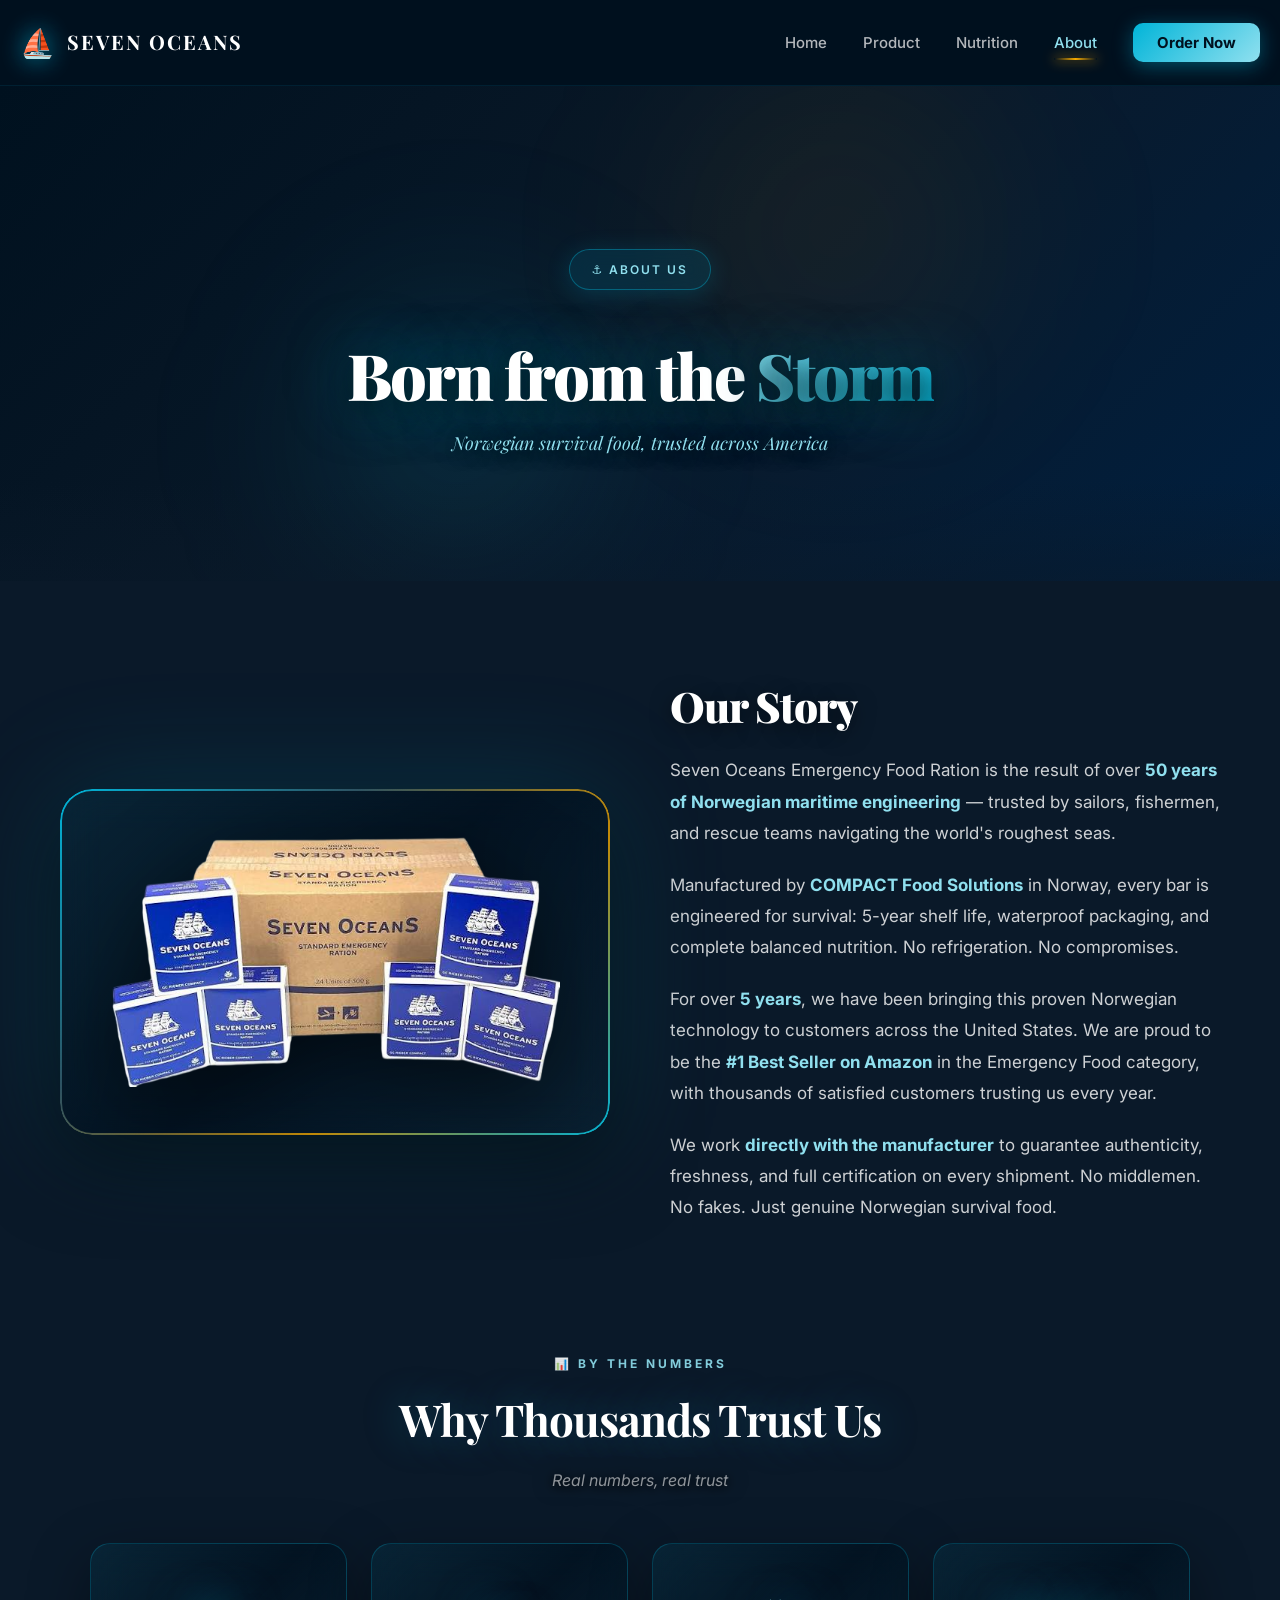
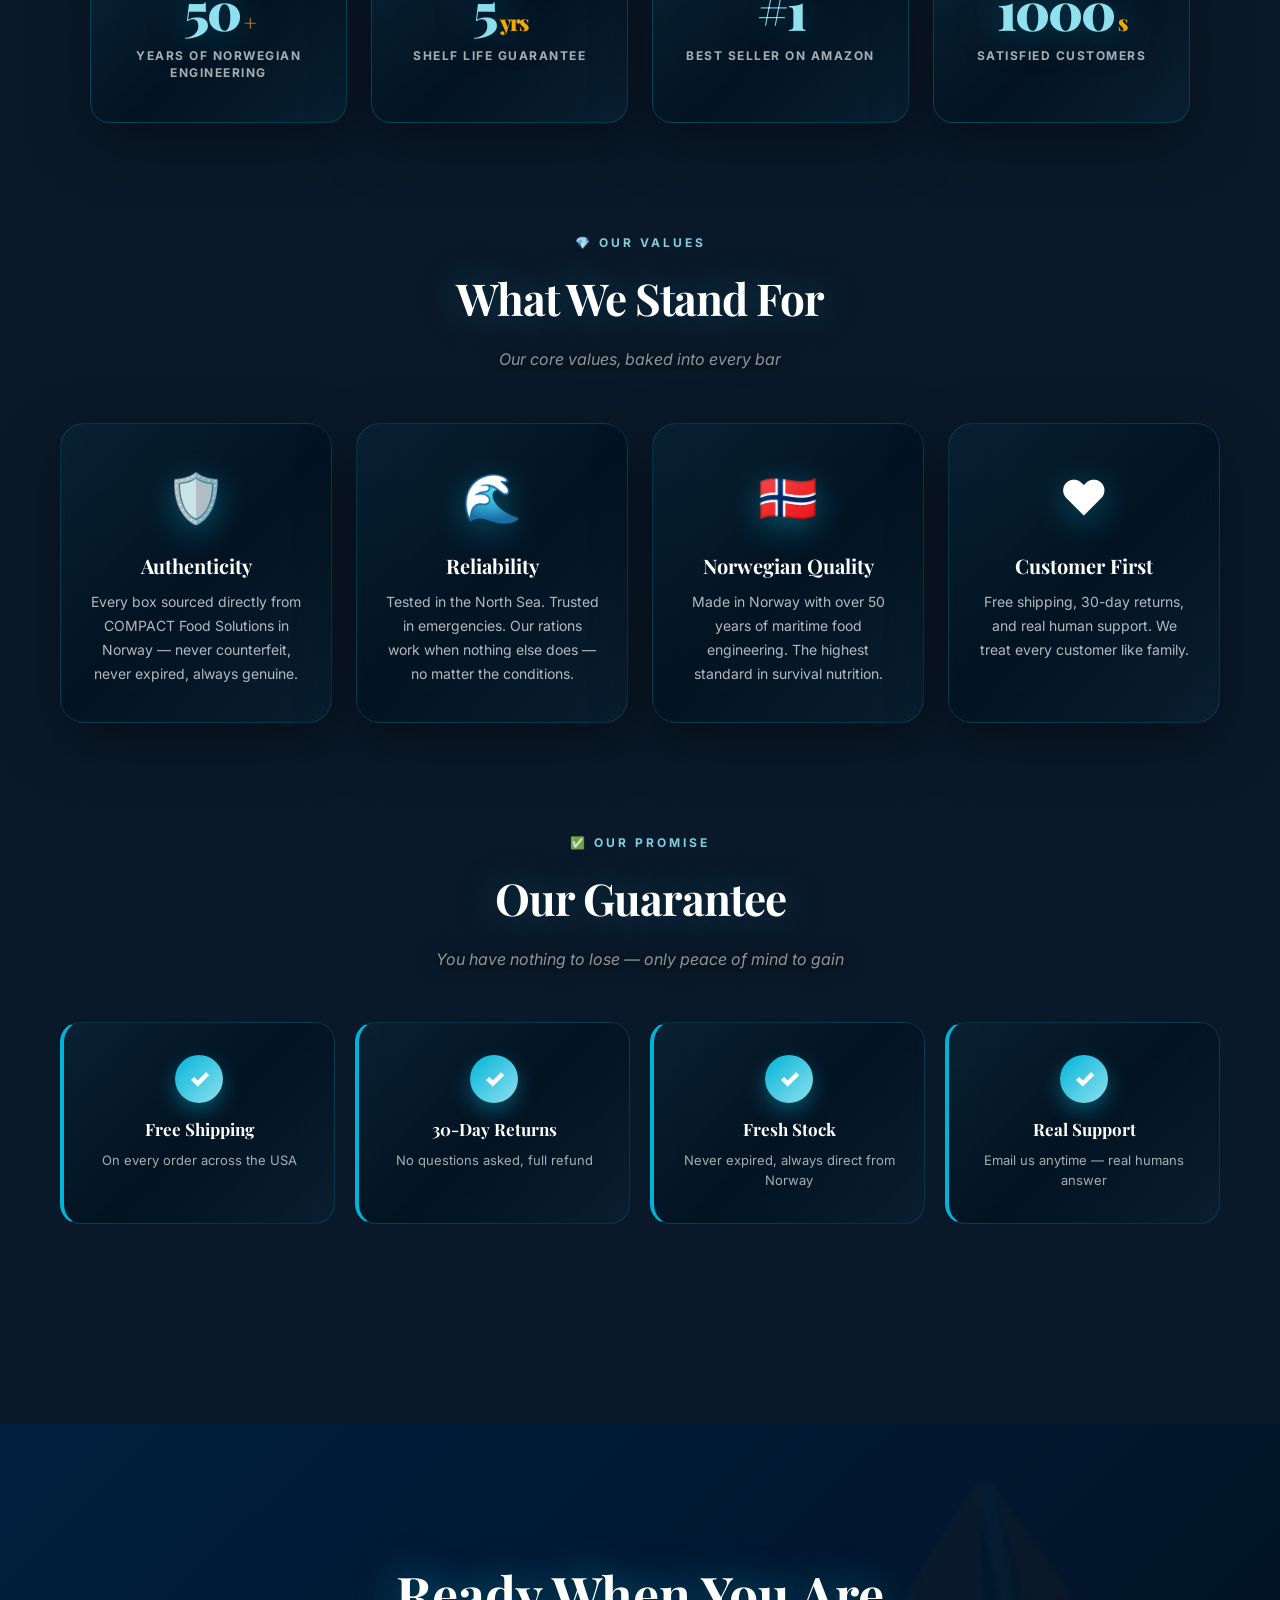
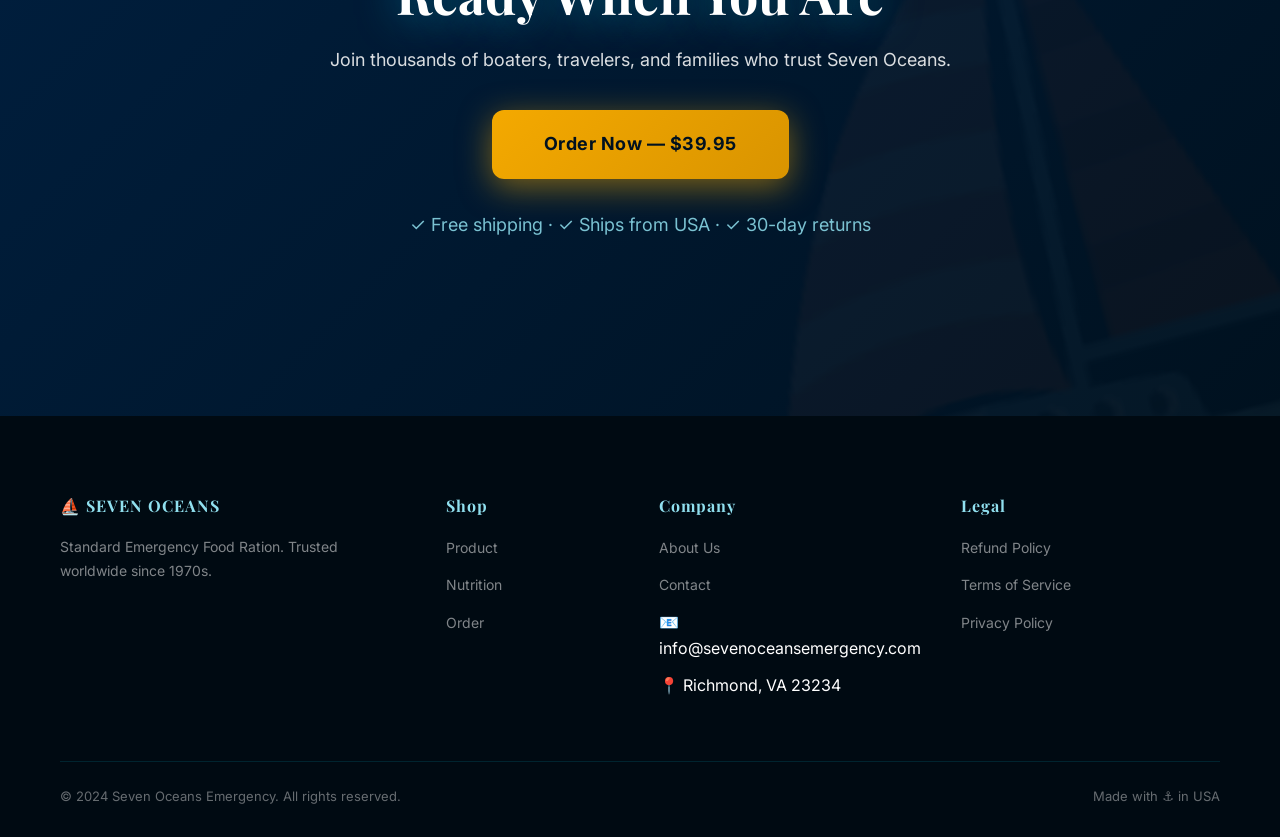
==== commit 0311848f: "Update about.html" ====
--- a/about.html
+++ b/about.html
@@ -22,6 +22,14 @@
   <link rel="icon" type="image/svg+xml" href="/favicon.svg">
   <link rel="apple-touch-icon" href="/favicon.svg">
   <meta name="theme-color" content="#001f3f">
+  
+  <script async src="https://www.googletagmanager.com/gtag/js?id=G-KR8SYZTL9H"></script>
+  <script>
+    window.dataLayer = window.dataLayer || [];
+    function gtag(){dataLayer.push(arguments);}
+    gtag('js', new Date());
+    gtag('config', 'G-KR8SYZTL9H');
+  </script>
   
   <link rel="preconnect" href="https://fonts.googleapis.com">
   <link rel="preconnect" href="https://fonts.gstatic.com" crossorigin>
@@ -202,13 +210,16 @@
           <ul>
             <li><a href="about.html">About Us</a></li>
             <li><a href="contact.html">Contact</a></li>
+            <li>📧 info@sevenoceansemergency.com</li>
+            <li>📍 Richmond, VA 23234</li>
           </ul>
         </div>
         <div class="footer-col">
-          <h4>Contact</h4>
+          <h4>Legal</h4>
           <ul>
-            <li>📧 info@sevenoceansemergency.com</li>
-            <li>📍 3903 Castlewood Rd<br>Richmond, VA 23234<br>United States</li>
+            <li><a href="refund.html">Refund Policy</a></li>
+            <li><a href="terms.html">Terms of Service</a></li>
+            <li><a href="privacy.html">Privacy Policy</a></li>
           </ul>
         </div>
       </div>
